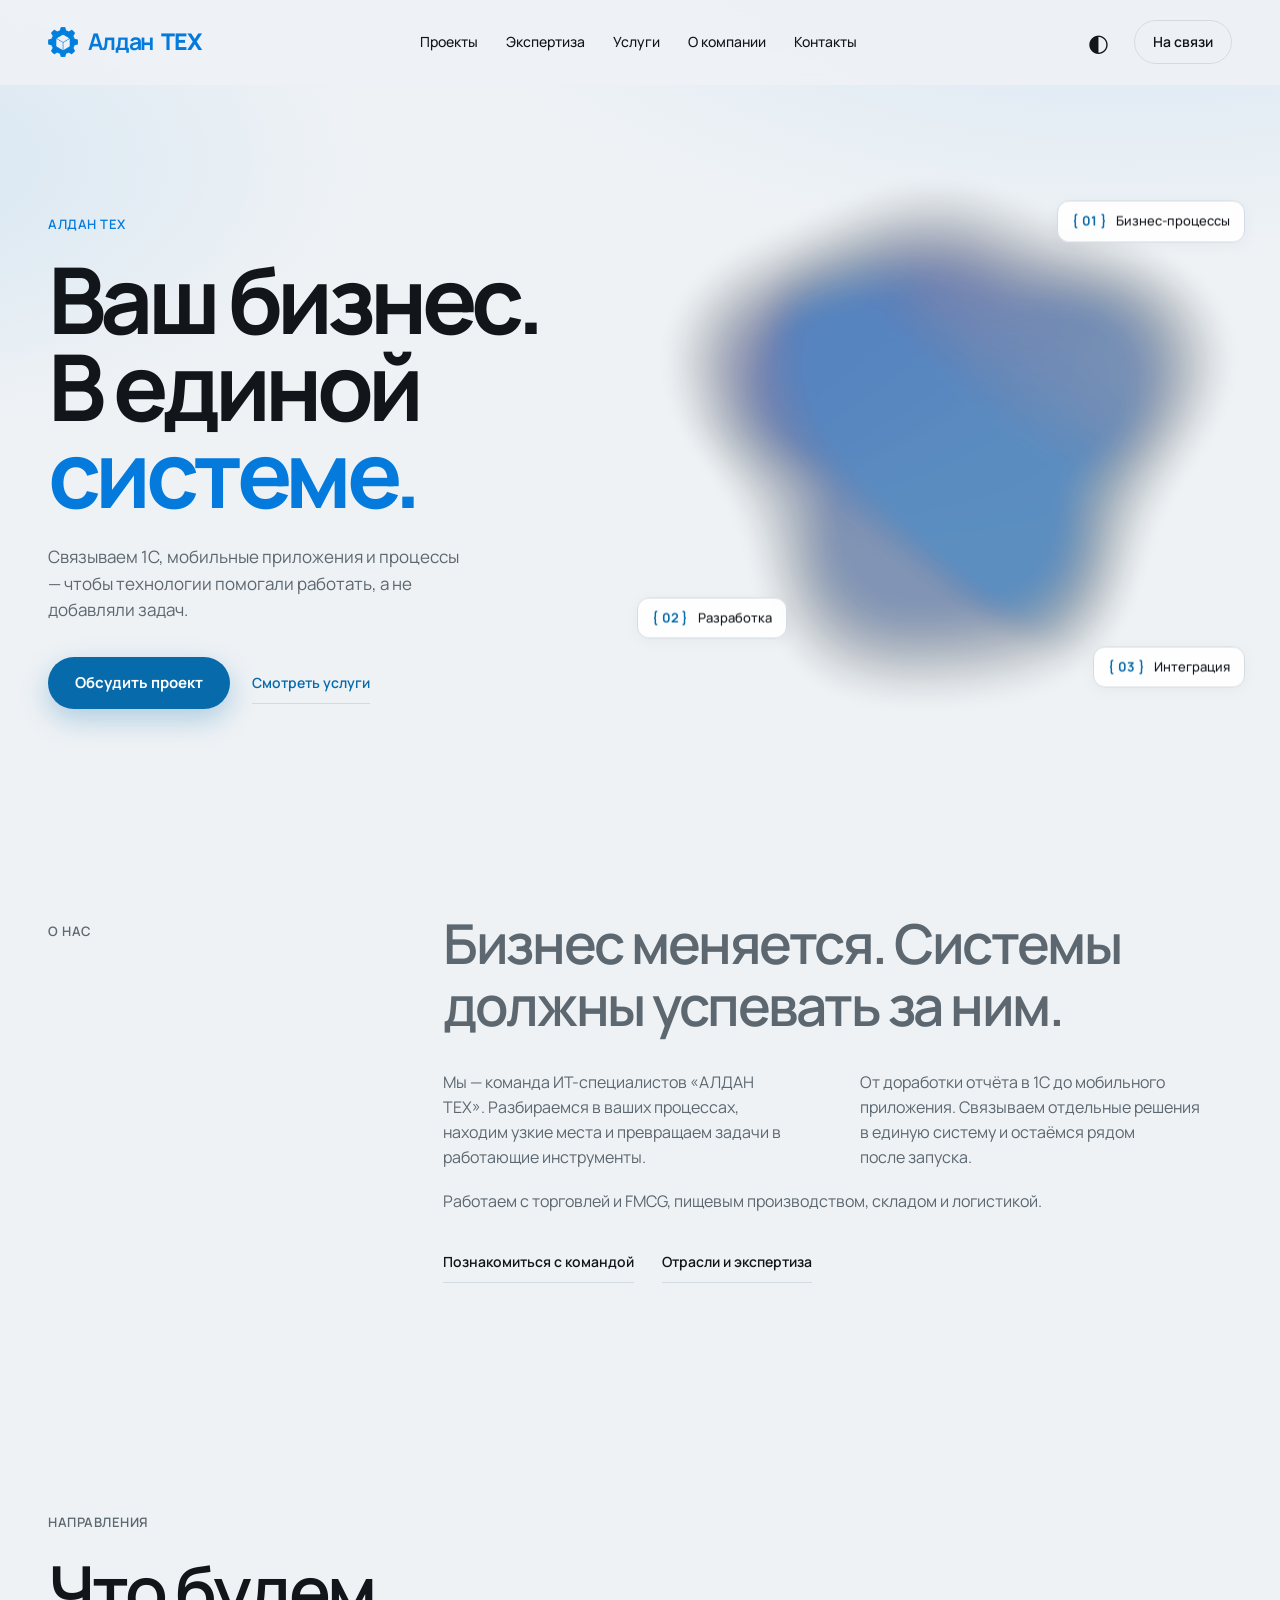
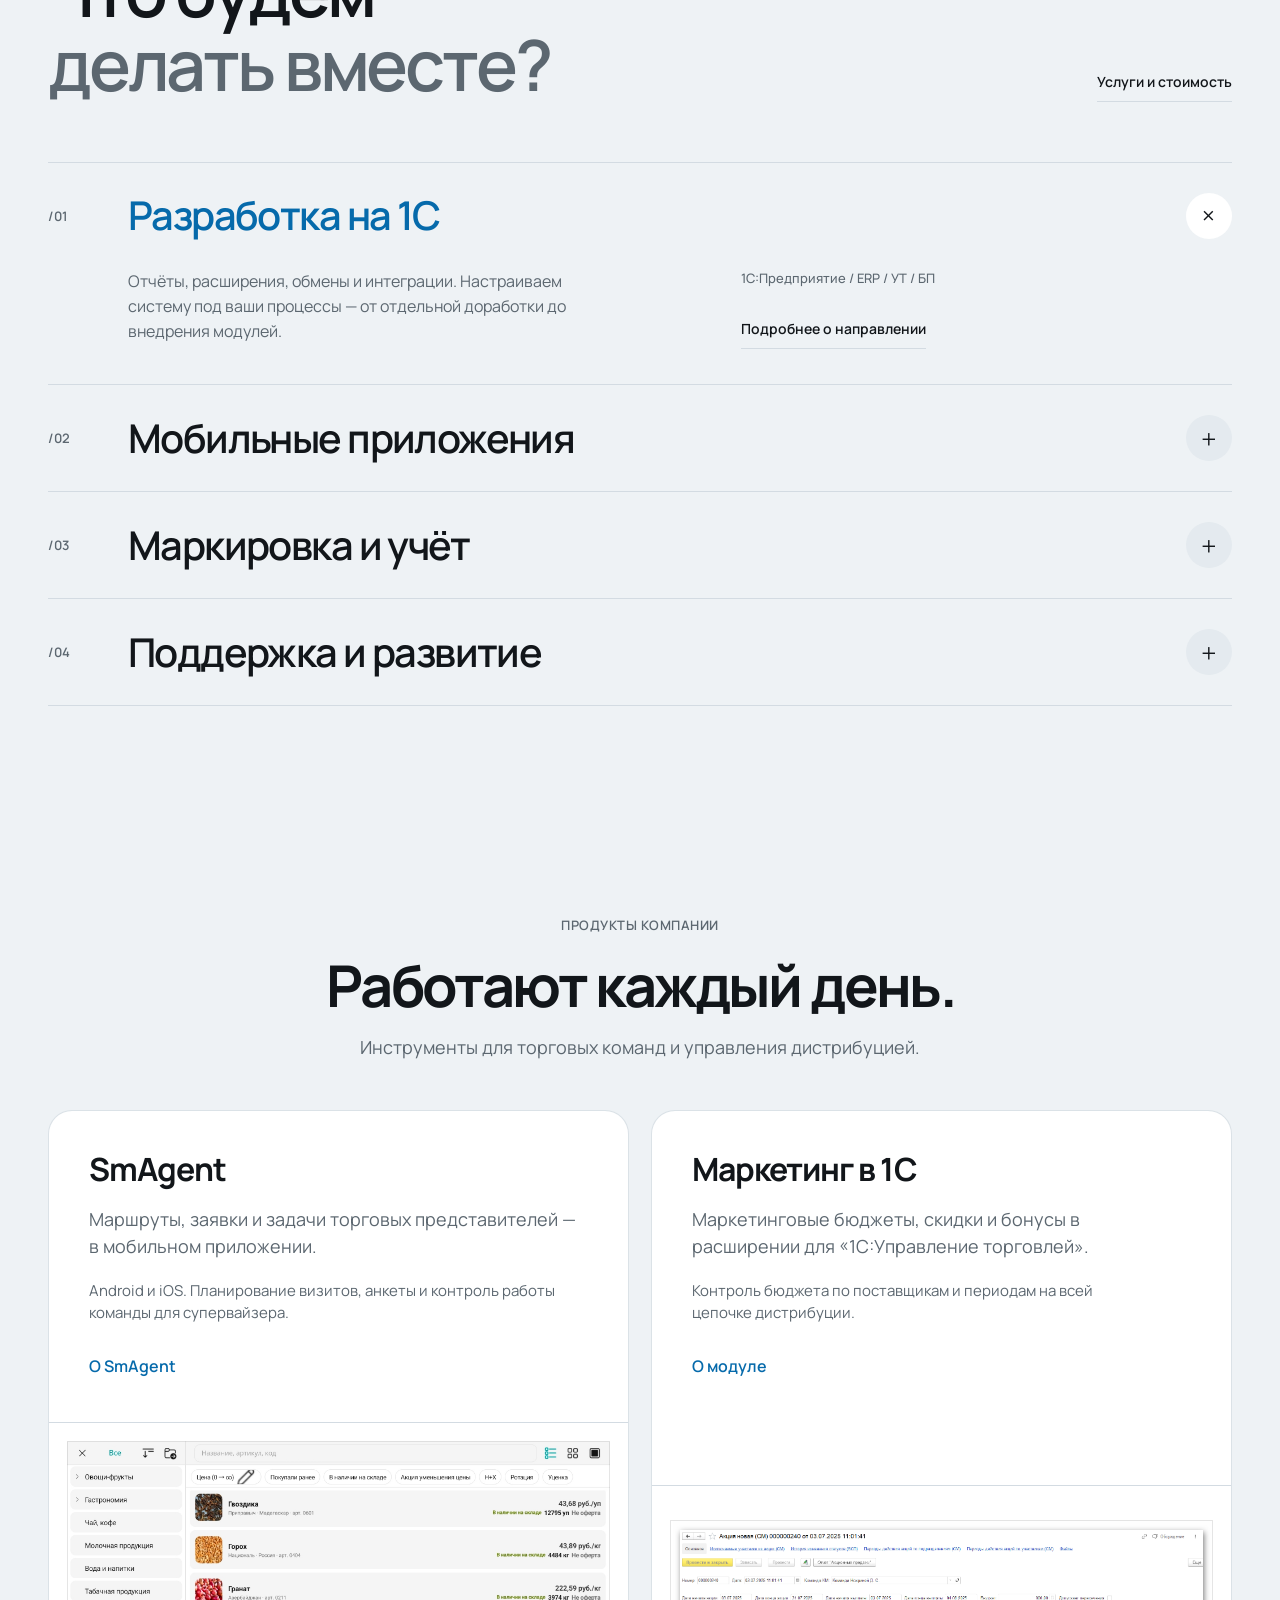
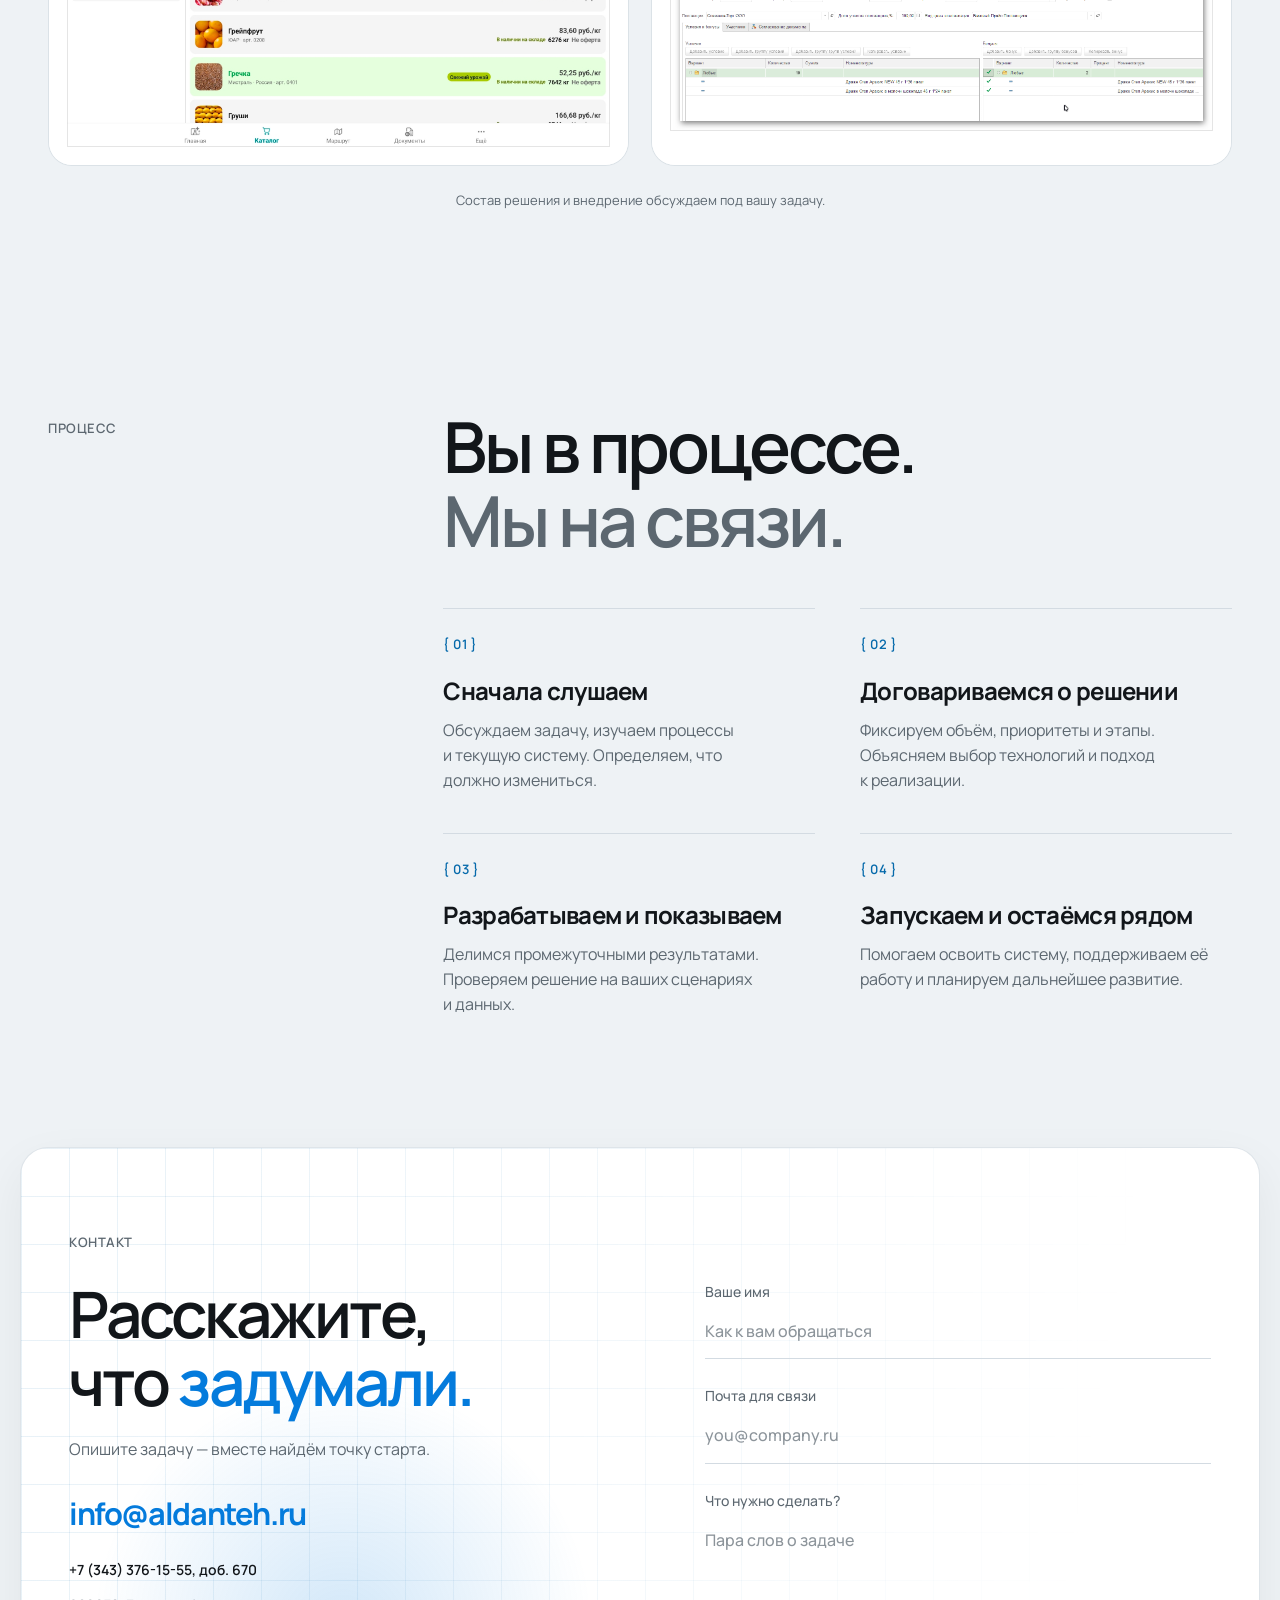
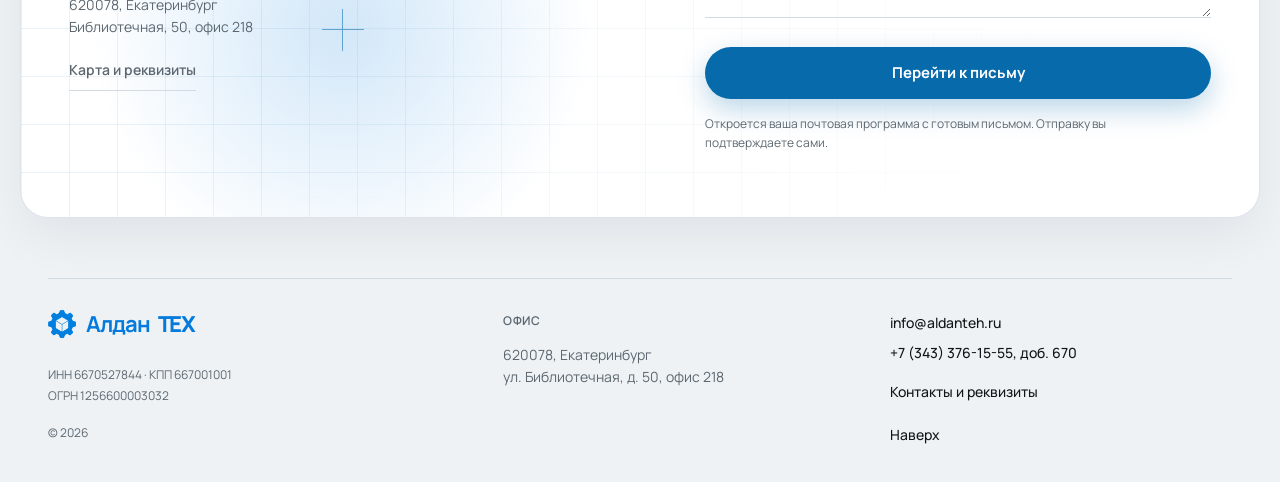
==== index.html @ 3cadfa2b "Сайт АЛДАН ТЕХ" ====
<!DOCTYPE html>
<html lang="ru">
    <head>
        <base href="./">

        <meta charset="utf-8">
        <meta name="viewport" content="width=device-width, initial-scale=1">
        <meta name="description" content="АЛДАН ТЕХ: разработка на 1С, мобильные приложения и автоматизация торговли, производства и логистики. Екатеринбург.">
        <meta name="theme-color" content="#eef2f5">
        <meta property="og:type" content="website">
        <meta property="og:locale" content="ru_RU">
        <meta property="og:site_name" content="АЛДАН ТЕХ">
        <meta property="og:title" content="АЛДАН ТЕХ — технологии в ритме вашего бизнеса">
        <meta property="og:description" content="Разработка на 1С, мобильные приложения и автоматизация торговли, производства и логистики.">
        <meta property="og:url" content="https://aldanteh.ru/">
        <meta property="og:image" content="https://aldanteh.ru/assets/icons/logo_sm.png">
        <meta name="twitter:card" content="summary">
        <meta name="twitter:title" content="АЛДАН ТЕХ — технологии в ритме вашего бизнеса">
        <meta name="twitter:description" content="Разработка на 1С, мобильные приложения и автоматизация торговли, производства и логистики.">
        <title>АЛДАН ТЕХ — технологии в ритме вашего бизнеса</title>
        <link rel="canonical" href="https://aldanteh.ru/">
        <link rel="icon" href="assets/icons/logo_sm.png">
        <link rel="apple-touch-icon" href="assets/icons/logo_sm.png">
        <link rel="preconnect" href="https://fonts.googleapis.com">
        <link rel="preconnect" href="https://fonts.gstatic.com" crossorigin>
        <link rel="stylesheet" href="https://fonts.googleapis.com/css2?family=Manrope:wght@400;500;600;700;800&display=swap">
        <link rel="stylesheet" href="assets/css/components.css">
        <link rel="stylesheet" href="assets/css/main.css">
        <script src="assets/js/theme.js"></script>
        <script src="assets/js/main.js" defer></script>
        <script src="assets/js/motion.js" defer></script>
        <script src="assets/js/fluid.js" defer></script>
        <script src="assets/js/contact-map.js" defer></script>
        <script type="application/ld+json">
            {
                "@context": "https://schema.org",
                "@type": "Organization",
                "name": "АЛДАН ТЕХ",
                "url": "https://aldanteh.ru/",
                "logo": "https://aldanteh.ru/assets/icons/logo_sm.png",
                "email": "info@aldanteh.ru",
                "telephone": "+7-343-376-15-55",
                "address": {
                    "@type": "PostalAddress",
                    "streetAddress": "ул. Библиотечная, д. 50, офис 218",
                    "addressLocality": "Екатеринбург",
                    "postalCode": "620078",
                    "addressCountry": "RU"
                }
            }
        </script>
    </head>
    <body>
        <a class="skip-link" href="#main">К содержанию</a>
        <header class="site-header">
            <div class="container header-inner">
                <a class="brand" href="./" aria-label="Алдан ТЕХ — главная"><img src="assets/images/logo.png" width="32" height="32" alt="">Алдан <strong>ТЕХ</strong></a>
                <nav class="main-nav" id="main-nav" aria-label="Основная навигация">
                    <ul>
                        <li class="nav-projects">
                            <button type="button" class="projects-toggle" aria-expanded="false" aria-controls="projects-menu">Проекты</button>
                            <ul class="projects-menu" id="projects-menu" hidden><li><a href="projects/smagent/">SmAgent</a></li><li><a href="projects/marketing/">Маркетинг в 1С</a></li></ul>
                        </li>
                        <li><a href="expertise/">Экспертиза</a></li>
                        <li><a href="services/">Услуги</a></li>
                        <li><a href="about/">О компании</a></li>
                        <li><a href="contacts/">Контакты</a></li>
                    </ul>
                </nav>
                <div class="header-actions">
                    <button class="theme-toggle" type="button" aria-label="Включить тёмную тему" aria-pressed="false"><span class="theme-icon" aria-hidden="true">◐</span></button>
                    <a class="header-contact" href="#contact">На связи</a>
                    <button class="menu-toggle" type="button" aria-expanded="false" aria-controls="main-nav" aria-label="Открыть меню"><span></span><span></span></button>
                </div>
            </div>
        </header>
        <main id="main">
            <section class="hero container" aria-labelledby="hero-title">
                <div class="hero-grid">
                    <div class="hero-copy" data-enter>
                        <p class="brand-mark">АЛДАН ТЕХ</p>
                        <h1 id="hero-title">Ваш бизнес.<br>В единой<br><span class="hero-last">системе<span class="accent">.</span></span></h1>
                        <p class="hero-description">Связываем 1С, мобильные приложения и процессы — чтобы технологии помогали работать, а не добавляли задач.</p>
                        <div class="hero-actions">
                            <a class="button button-primary" href="#contact">Обсудить проект</a>
                            <a class="text-link hero-secondary" href="services/">Смотреть услуги</a>
                        </div>
                    </div>
                    <div class="hero-art" aria-hidden="true" data-tilt data-parallax="0.065">
                        <div class="core-orbit"></div>
                        <div class="core-object"><img src="assets/images/system-core.svg" width="600" height="600" alt="" fetchpriority="high"></div>
                        <span class="core-note core-note-one"><span>{ 01 }</span> Бизнес-процессы</span>
                        <span class="core-note core-note-two"><span>{ 02 }</span> Разработка</span>
                        <span class="core-note core-note-three"><span>{ 03 }</span> Интеграция</span>
                    </div>
                </div>
            </section>

            <section class="intro section container" id="company" aria-labelledby="intro-title">
                <p class="eyebrow section-label">О нас</p>
                <div>
                    <h2 id="intro-title" class="intro-statement" data-reading>Бизнес меняется. Системы должны успевать за ним.</h2>
                    <div class="intro-bottom">
                        <p>Мы — команда ИТ-специалистов «АЛДАН ТЕХ». Разбираемся в ваших процессах, находим узкие места и превращаем задачи в работающие инструменты.</p>
                        <p>От доработки отчёта в 1С до мобильного приложения. Связываем отдельные решения в единую систему и остаёмся рядом после запуска.</p>
                    </div>
                    <p class="intro-industries">Работаем с торговлей и FMCG, пищевым производством, складом и логистикой.</p>
                    <div class="intro-links">
                        <a class="text-link" href="about/">Познакомиться с командой</a>
                        <a class="text-link" href="expertise/">Отрасли и экспертиза</a>
                    </div>
                </div>
            </section>

            <section class="section container" id="services" aria-labelledby="services-title">
                <div class="section-heading">
                    <div>
                        <p class="eyebrow">Направления</p>
                        <h2 id="services-title">Что будем<br><span class="muted">делать вместе?</span></h2>
                    </div>
                    <a class="text-link" href="services/#pricing">Услуги и стоимость</a>
                </div>
                <div class="service-list">
                    <details class="service-item" open>
                        <summary><span class="service-number">/01</span><h3>Разработка на 1С</h3><span class="service-toggle" aria-hidden="true">+</span></summary>
                        <div class="service-body">
                            <p>Отчёты, расширения, обмены и интеграции. Настраиваем систему под ваши процессы — от отдельной доработки до внедрения модулей.</p>
                            <div>
                                <span class="service-meta">1С:Предприятие / ERP / УТ / БП</span>
                                <a class="text-link" href="services/1c/">Подробнее о направлении</a>
                            </div>
                        </div>
                    </details>
                    <details class="service-item">
                        <summary><span class="service-number">/02</span><h3>Мобильные приложения</h3><span class="service-toggle" aria-hidden="true">+</span></summary>
                        <div class="service-body">
                            <p>Рабочие инструменты для торговых представителей, мерчандайзеров и сотрудников на местах. Данные под рукой, даже когда работа далеко от офиса.</p>
                            <div>
                                <span class="service-meta">iOS / Android / интеграция с 1С</span>
                                <a class="text-link" href="services/mobile/">Подробнее о направлении</a>
                            </div>
                        </div>
                    </details>
                    <details class="service-item">
                        <summary><span class="service-number">/03</span><h3>Маркировка и учёт</h3><span class="service-toggle" aria-hidden="true">+</span></summary>
                        <div class="service-body">
                            <p>Связываем «Честный знак» и «Меркурий» с учётной системой. Помогаем выстроить прослеживаемость в оптовом звене и на пищевом производстве.</p>
                            <div>
                                <span class="service-meta">Честный знак / ВетИС / 1С</span>
                                <a class="text-link" href="services/marking/">Подробнее о направлении</a>
                            </div>
                        </div>
                    </details>
                    <details class="service-item">
                        <summary><span class="service-number">/04</span><h3>Поддержка и развитие</h3><span class="service-toggle" aria-hidden="true">+</span></summary>
                        <div class="service-body">
                            <p>Обновления, права, обмены и новые рабочие сценарии. Поддерживаем системы после запуска и помогаем им меняться вместе с бизнесом.</p>
                            <div>
                                <span class="service-meta">Сопровождение / доработка / интеграции</span>
                                <a class="text-link" href="services/#support">Подробнее о направлении</a>
                            </div>
                        </div>
                    </details>
                </div>
            </section>

            <section class="section container product-showcase" id="projects" aria-labelledby="projects-title">
                <div class="product-heading">
                    <p class="eyebrow">Продукты компании</p>
                    <h2 id="projects-title">Работают каждый день.</h2>
                    <p>Инструменты для торговых команд и управления дистрибуцией.</p>
                </div>
                <div class="product-grid">
                    <article class="product-card">
                        <div class="product-copy">
                            <h3>SmAgent</h3>
                            <p>Маршруты, заявки и задачи торговых представителей — в мобильном приложении.</p>
                            <p class="product-detail">Android и iOS. Планирование визитов, анкеты и контроль работы команды для супервайзера.</p>
                            <a class="text-link" href="projects/smagent/">О SmAgent</a>
                        </div>
                        <a class="product-preview" href="projects/smagent/" aria-label="Посмотреть возможности SmAgent"><img src="assets/images/projects/smagent/catalog.jpg" width="1920" height="1084" loading="lazy" decoding="async" alt="Каталог SmAgent на планшете: товары, цены и остатки"></a>
                    </article>
                    <article class="product-card">
                        <div class="product-copy">
                            <h3>Маркетинг в 1С</h3>
                            <p>Маркетинговые бюджеты, скидки и бонусы в расширении для «1С:Управление торговлей».</p>
                            <p class="product-detail">Контроль бюджета по поставщикам и периодам на всей цепочке дистрибуции.</p>
                            <a class="text-link" href="projects/marketing/">О модуле</a>
                        </div>
                        <a class="product-preview" href="projects/marketing/" aria-label="Посмотреть возможности маркетинга в 1С"><img src="assets/images/projects/555.png" width="1721" height="669" loading="lazy" decoding="async" alt="Условия и бонусы акции в модуле маркетинга 1С"></a>
                    </article>
                </div>
                <p class="project-note">Состав решения и внедрение обсуждаем под вашу задачу.</p>
            </section>

            <section class="section container process" aria-labelledby="process-title">
                <p class="eyebrow section-label">Процесс</p>
                <div>
                    <h2 id="process-title">Вы в процессе.<br><span class="muted">Мы на связи.</span></h2>
                    <div class="process-list">
                        <article>
                            <span class="eyebrow">{ 01 }</span>
                            <div>
                                <h3>Сначала слушаем</h3>
                                <p>Обсуждаем задачу, изучаем процессы и текущую систему. Определяем, что должно измениться.</p>
                            </div>
                        </article>
                        <article>
                            <span class="eyebrow">{ 02 }</span>
                            <div>
                                <h3>Договариваемся о решении</h3>
                                <p>Фиксируем объём, приоритеты и этапы. Объясняем выбор технологий и подход к реализации.</p>
                            </div>
                        </article>
                        <article>
                            <span class="eyebrow">{ 03 }</span>
                            <div>
                                <h3>Разрабатываем и показываем</h3>
                                <p>Делимся промежуточными результатами. Проверяем решение на ваших сценариях и данных.</p>
                            </div>
                        </article>
                        <article>
                            <span class="eyebrow">{ 04 }</span>
                            <div>
                                <h3>Запускаем и остаёмся рядом</h3>
                                <p>Помогаем освоить систему, поддерживаем её работу и планируем дальнейшее развитие.</p>
                            </div>
                        </article>
                    </div>
                </div>
            </section>

            <section class="contact-section" id="contact" aria-labelledby="contact-title">
                <div class="contact-map" aria-hidden="true">
                    <div class="map-cursor"><div class="map-glow"></div><div class="map-crosshair"></div></div>
                </div>
                <div class="container contact-grid">
                    <div class="contact-copy">
                        <p class="eyebrow">Контакт</p>
                        <h2 id="contact-title">Расскажите,<br>что <span>задумали.</span></h2>
                        <p>Опишите задачу — вместе найдём точку старта.</p>
                        <a class="contact-email" href="mailto:info@aldanteh.ru">info@aldanteh.ru</a>
                        <div class="contact-direct">
                            <a href="tel:+73433761555">+7 (343) 376-15-55, доб. 670</a>
                            <address>620078, Екатеринбург<br>Библиотечная, 50, офис 218</address>
                            <a class="text-link" href="contacts/">Карта и реквизиты</a>
                        </div>
                    </div>
                    <form class="contact-form" action="mailto:info@aldanteh.ru" method="post" enctype="text/plain">
                        <label>
                            Ваше имя
                            <input name="name" autocomplete="name" placeholder="Как к вам обращаться" required maxlength="100">
                        </label>
                        <label>
                            Почта для связи
                            <input name="email" type="email" autocomplete="email" placeholder="you@company.ru" required maxlength="200">
                        </label>
                        <label>
                            Что нужно сделать?
                            <textarea name="message" rows="3" placeholder="Пара слов о задаче" required maxlength="4000"></textarea>
                        </label>
                        <button class="button button-dark" type="submit">Перейти к письму</button>
                        <p class="form-note">Откроется ваша почтовая программа с готовым письмом. Отправку вы подтверждаете сами.</p>
                        <p class="form-status" role="status"></p>
                    </form>
                </div>
            </section>
        </main>
        <footer class="site-footer container">
            <div class="footer-layout">
                <div class="footer-identity">
                    <a class="brand" href="./" aria-label="Алдан ТЕХ — главная"><img src="assets/images/logo.png" width="28" height="28" alt="">Алдан <strong>ТЕХ</strong></a>
                    <p class="footer-requisites">ИНН 6670527844 · КПП 667001001<br>ОГРН 1256600003032</p>
                    <small>© <span data-year>2026</span></small>
                </div>
                <address class="footer-address"><span class="eyebrow">Офис</span>620078, Екатеринбург<br>ул. Библиотечная, д. 50, офис 218</address>
                <div class="footer-links">
                    <a href="mailto:info@aldanteh.ru">info@aldanteh.ru</a>
                    <a href="tel:+73433761555">+7 (343) 376-15-55, доб. 670</a>
                    <a href="contacts/#requisites">Контакты и реквизиты</a>
                    <a class="footer-up" href="#main">Наверх</a>
                </div>
            </div>
        </footer>
    </body>
</html>
---- assets/css/components.css ----
.page-hero {
    padding: 48px 0 70px;
}

.breadcrumb {
    display: flex;
    flex-wrap: wrap;
    gap: 12px;
    color: var(--muted);
    font-size: 12px;
    font-weight: 600;
    letter-spacing: .02em;
    margin-bottom: 42px;
}

.page-hero h1 {
    font-size: clamp(44px, 5.8vw, 82px);
    line-height: 1.04;
    letter-spacing: -.05em;
    max-width: 1000px;
    font-weight: 700;
}

.page-lead {
    max-width: 680px;
    font-size: 18px;
    color: var(--muted);
    margin-top: 26px;
}

.page-hero .button {
    margin-top: 28px;
}

.page-section {
    padding: 60px 0;
}

.page-section h2 {
    font-size: clamp(30px, 3.5vw, 44px);
    margin-bottom: 28px;
    font-weight: 700;
}

.page-section > p {
    max-width: 780px;
    color: var(--muted);
    margin: 18px 0;
}

.content-grid {
    display: grid;
    grid-template-columns: repeat(3, 1fr);
    gap: 28px;
}

.content-grid article {
    padding: 24px 0;
    border-top: 1px solid var(--line);
}

.content-grid h3 {
    font-size: 22px;
    margin-bottom: 14px;
    font-weight: 700;
}

.content-grid p {
    color: var(--muted);
    font-size: 15px;
}

.content-grid .text-link {
    margin-top: 20px;
}

.tag-list {
    display: flex;
    flex-wrap: wrap;
    gap: 10px;
    margin: 28px 0;
}

.tag {
    padding: 8px 14px;
    border: 1px solid var(--line);
    border-radius: 999px;
    background: color-mix(in srgb, var(--surface) 70%, transparent);
}

.detail-list {
    margin: 20px 0;
    padding-left: 20px;
    color: var(--muted);
    max-width: 800px;
}

.detail-list li {
    padding: 8px 0;
}

.contact-details {
    display: grid;
    grid-template-columns: 1fr 1fr;
    gap: 50px;
}

.contact-details h3 {
    font-size: 22px;
    margin-bottom: 18px;
    font-weight: 700;
}

.contact-details a {
    color: var(--blue-text);
}

.contact-details address {
    font-style: normal;
    color: var(--muted);
}

.requisites {
    margin: 0;
}

.requisites div {
    display: grid;
    grid-template-columns: 120px 1fr;
    gap: 20px;
    padding: 12px 0;
    border-bottom: 1px solid var(--line);
    font-size: 14px;
}

.requisites dt {
    color: var(--muted);
}

.requisites dd {
    margin: 0;
}

.page-cta {
    padding: 60px 0;
    display: flex;
    align-items: center;
    justify-content: space-between;
    gap: 30px;
}

.page-cta h2 {
    font-size: clamp(30px, 3.5vw, 44px);
}

@media (hover: hover) and (pointer: fine) {
    .breadcrumb a:hover {
        color: var(--blue);
    }
}
---- assets/css/main.css ----
:root {
    color-scheme: light;
    --bg: #eef2f5;
    --bg-glow: #d7e6f4;
    --surface: #ffffff;
    --surface-alt: #e4eaef;
    --text: #12161a;
    --muted: #5c6770;
    --line: #d3dbe2;
    --blue: #047bdc;
    --blue-text: #066aab;
    --blue-deep: #066aab;
    --blue-soft: #e1edf5;
    --header: #eef2f5ed;
    --ink: #12161a;
    --ink-text: #eef2f5;
    --map-line: rgba(6, 106, 171, .09);
    --map-glow: rgba(4, 123, 220, .18);
    --map-marker: #066aab;
    --ease: cubic-bezier(.22, 1, .36, 1);
    --ease-out: cubic-bezier(.2, 0, 0, 1);
    --font: "Manrope", "Segoe UI", sans-serif;
    --shadow-soft: 0 18px 50px rgba(18, 22, 26, .06);
}

:root[data-theme="dark"] {
    color-scheme: dark;
    --bg: #101417;
    --bg-glow: #152433;
    --surface: #1a1f23;
    --surface-alt: #242a2f;
    --text: #eef1f3;
    --muted: #9aa3aa;
    --line: #323940;
    --blue: #51afff;
    --blue-text: #51afff;
    --blue-deep: #047bdc;
    --blue-soft: #1c303e;
    --header: #101417ed;
    --ink: #e9ece7;
    --ink-text: #12161a;
    --map-line: rgba(183, 207, 224, .065);
    --map-glow: rgba(4, 123, 220, .22);
    --map-marker: #82c5fb;
    --shadow-soft: 0 18px 50px rgba(0, 0, 0, .28);
}

* { box-sizing: border-box; }
html { scroll-behavior: smooth; scroll-padding-top: 105px; }
body {
    margin: 0;
    color: var(--text);
    font-family: var(--font);
    font-size: 17px;
    font-weight: 400;
    line-height: 1.55;
    background:
        radial-gradient(1200px 560px at 88% -8%, var(--bg-glow), transparent 58%),
        radial-gradient(900px 480px at -10% 18%, color-mix(in srgb, var(--blue) 10%, transparent), transparent 55%),
        var(--bg);
    background-attachment: fixed;
}
.theme-switching, .theme-switching * { transition: none !important; }
::selection { background: var(--blue); color: white; }
a { color: inherit; text-decoration: none; }
button, input, textarea, select { font: inherit; }
button, summary { cursor: pointer; touch-action: manipulation; }
button:focus-visible, a:focus-visible, input:focus-visible, textarea:focus-visible, summary:focus-visible, [role="tabpanel"]:focus-visible {
    outline: 2px solid var(--blue);
    outline-offset: 4px;
}
button:disabled, input:disabled, textarea:disabled { opacity: .5; cursor: not-allowed; }
img { max-width: 100%; height: auto; }
.content-image, .product-preview img, .smagent-shot img, .viewer-image {
    outline: 1px solid oklch(0 0 0 / .1);
    outline-offset: -1px;
}
:root[data-theme="dark"] .content-image,
:root[data-theme="dark"] .product-preview img,
:root[data-theme="dark"] .smagent-shot img,
:root[data-theme="dark"] .viewer-image {
    outline-color: oklch(1 0 0 / .1);
}
h1, h2, h3, p { margin: 0; }
h1, h2, h3 { font-weight: 600; text-wrap: balance; }
h2 { font-size: clamp(40px, 5.5vw, 72px); line-height: 1.05; letter-spacing: -.045em; }
h3 { letter-spacing: -.03em; }
p { text-wrap: pretty; }
[hidden] { display: none !important; }
.container { width: min(100% - 96px, 1344px); margin-inline: auto; }
.accent { color: var(--blue); }
.muted { color: var(--muted); }
.eyebrow, .hero-kicker, .core-note, .service-number, .service-meta, .tag, .brand-mark {
    font-size: 13px;
    line-height: 1.5;
    letter-spacing: .04em;
    text-transform: uppercase;
    font-weight: 600;
}
.skip-link { position: fixed; left: 20px; top: -100px; z-index: 100; padding: 14px 20px; color: white; background: var(--blue-deep); border-radius: 10px; }
.skip-link:focus { top: 10px; }

.site-header { position: sticky; z-index: 20; top: 0; background: var(--header); backdrop-filter: blur(14px); border-bottom: 1px solid transparent; }
.header-inner { display: flex; align-items: center; gap: 35px; min-height: 84px; }
.brand {
    display: inline-flex;
    align-items: center;
    gap: 8px;
    color: var(--blue);
    font-size: 23px;
    font-weight: 700;
    letter-spacing: -.05em;
    white-space: nowrap;
}
.brand strong { font-weight: 800; }
.brand img { width: 30px; height: 30px; margin-right: 2px; }
.main-nav { margin-inline: auto; }
.main-nav ul { display: flex; gap: 28px; padding: 0; margin: 0; list-style: none; }
.main-nav a { position: relative; display: block; padding-block: 12px; font-size: 14px; font-weight: 500; }
.main-nav a::after {
    content: "";
    position: absolute;
    left: 0; right: 0; bottom: 6px;
    height: 1px;
    background: currentColor;
    transform: scaleX(0);
    transform-origin: left;
    transition: transform .3s var(--ease);
}
.main-nav a[aria-current="page"]::after { transform: scaleX(1); }
.nav-projects { position: relative; }
.projects-toggle {
    position: relative;
    display: flex;
    align-items: center;
    padding: 12px 0;
    border: 0;
    background: transparent;
    color: var(--text);
    font-size: 14px;
    font-weight: 500;
}
.projects-toggle.is-current::after,
.projects-toggle[aria-expanded="true"]::after {
    content: "";
    position: absolute;
    left: 0;
    right: 0;
    bottom: 6px;
    height: 1px;
    background: currentColor;
}
.main-nav .projects-menu {
    position: absolute;
    top: 100%;
    left: -16px;
    display: flex;
    flex-direction: column;
    gap: 0;
    width: 235px;
    padding: 8px;
    background: var(--surface);
    border: 1px solid var(--line);
    border-radius: 14px;
    box-shadow: var(--shadow-soft);
    overscroll-behavior: contain;
}
.main-nav .projects-menu a { padding: 12px; border-radius: 8px; font-size: 15px; }
.main-nav .projects-menu a::after { display: none; }
.header-actions { display: flex; align-items: center; gap: 14px; }
.theme-toggle {
    display: grid;
    place-items: center;
    width: 44px;
    height: 44px;
    color: var(--text);
    background: transparent;
    border: 0;
    border-radius: 50%;
    transition: background .15s, transform .15s var(--ease-out);
}
.theme-toggle:not(:disabled):active { transform: scale(.96); }
.theme-icon { font-size: 24px; line-height: 1; }
.header-contact {
    display: inline-flex;
    align-items: center;
    justify-content: center;
    min-height: 44px;
    padding: 10px 18px;
    border: 1px solid var(--line);
    border-radius: 999px;
    background: transparent;
    color: var(--text);
    font-size: 14px;
    font-weight: 600;
    transition: background .2s, border-color .2s, transform .15s var(--ease-out);
}
.header-contact:not(:disabled):active { transform: scale(.96); }
.menu-toggle { display: none; width: 44px; height: 44px; padding: 10px; border: 0; border-radius: 10px; background: var(--surface); }
.menu-toggle span { display: block; height: 1px; margin-block: 7px; background: var(--text); transition: transform .25s var(--ease); }
.menu-toggle[aria-expanded="true"] span:first-child { transform: translateY(4px) rotate(45deg); }
.menu-toggle[aria-expanded="true"] span:last-child { transform: translateY(-4px) rotate(-45deg); }

.hero { position: relative; padding-top: 28px; }
.hero-grid {
    position: relative;
    display: grid;
    grid-template-columns: 1.15fr 1fr;
    align-items: center;
    width: 100%;
    min-height: 690px;
}
.hero-copy { position: relative; z-index: 2; padding-block: 48px 40px; pointer-events: none; max-width: 720px; }
.hero-copy a { pointer-events: auto; }
.brand-mark { color: var(--blue); margin-bottom: 22px; }
.hero h1 {
    font-size: clamp(56px, 7.2vw, 104px);
    font-weight: 700;
    letter-spacing: -.06em;
    line-height: .94;
}
.hero-last { color: var(--blue); }
.hero-description {
    margin-top: 28px;
    max-width: 420px;
    font-size: 17px;
    line-height: 1.55;
    color: var(--muted);
}
.hero-actions { margin-top: 34px; display: flex; align-items: center; gap: 22px; flex-wrap: wrap; }
.hero-secondary { border: 0; gap: 10px; font-weight: 600; color: var(--blue-text); }
.button {
    display: inline-flex;
    align-items: center;
    justify-content: center;
    min-height: 52px;
    padding: 15px 26px;
    border: 1px solid transparent;
    border-radius: 999px;
    font-size: 15px;
    font-weight: 700;
    line-height: 1.3;
    transition: background .2s, transform .15s var(--ease-out), box-shadow .2s;
}
.button-primary, .button-dark {
    background: var(--blue-deep);
    color: #fff;
    box-shadow: 0 10px 28px color-mix(in srgb, var(--blue-deep) 28%, transparent);
}
.button:not(:disabled):active { transform: scale(.96); }
.hero-art {
    position: absolute;
    right: -25px;
    top: 10px;
    width: 620px;
    height: 620px;
    perspective: 900px;
}
.core-object {
    position: absolute;
    inset: 0;
    transform: rotateX(var(--tilt-y, 0deg)) rotateY(var(--tilt-x, 0deg));
    transition: transform .8s var(--ease);
}
.core-object img { display: block; width: 100%; height: 100%; animation: core-breathe 9s ease-in-out infinite; }
.fluid-canvas { position: absolute; inset: 0; width: 100%; height: 100%; }
.has-fluid > img { visibility: hidden; animation: none; }
.core-object.has-fluid { transition: none; }
.hero-art:has(.has-fluid) .core-orbit { opacity: 0; }
.core-orbit { position: absolute; inset: 22px; border: 1px dashed color-mix(in srgb, var(--line) 80%, var(--blue) 20%); border-radius: 50%; }
.core-orbit::before, .core-orbit::after { position: absolute; content: "+"; color: var(--muted); font-size: 17px; left: 50%; top: -11px; }
.core-orbit::after { top: auto; bottom: -11px; }
.core-note {
    display: flex;
    align-items: center;
    gap: 9px;
    position: absolute;
    z-index: 3;
    padding: 8px 0;
    color: var(--muted);
    text-transform: none;
    letter-spacing: 0;
    font-weight: 500;
    animation: note-drift 8s ease-in-out infinite;
}
.core-note span { color: var(--blue-text); font-weight: 700; letter-spacing: .02em; }
.core-note-one { top: 78px; right: 12px; }
.core-note-two { bottom: 104px; left: 0; animation-delay: -2.5s; }
.core-note-three { right: 12px; bottom: 55px; animation-delay: -5s; }
@keyframes note-drift {
    0%, 100% { transform: translate(0, 0); }
    50% { transform: translate(3px, -7px); }
}

[data-enter] { animation: hero-enter .9s var(--ease) both; }
[data-enter] .brand-mark { animation: hero-enter .7s var(--ease) .05s both; }
[data-enter] h1 { animation: hero-enter .85s var(--ease) .12s both; }
[data-enter] .hero-description { animation: hero-enter .85s var(--ease) .22s both; }
[data-enter] .hero-actions { animation: hero-enter .85s var(--ease) .32s both; }
@keyframes hero-enter {
    from { opacity: 0; transform: translateY(18px); filter: blur(4px); }
    to { opacity: 1; transform: none; filter: none; }
}

.section { padding-block: 110px; }
.intro, .process { display: grid; grid-template-columns: 1fr 2.25fr; gap: 45px; }
.section-label { padding-top: 9px; color: var(--muted); }
.intro { padding-block: 110px 120px; }
.intro-statement { max-width: 830px; font-size: clamp(34px, 4.3vw, 60px); line-height: 1.12; font-weight: 600; }
.reading-word { color: var(--muted); transition: color .3s; }
.reading-word.is-read { color: var(--text); }
.intro-bottom { display: grid; grid-template-columns: 1fr 1fr; gap: 45px; margin: 34px 0 28px; }
.intro-bottom p { font-size: 16px; color: var(--muted); }
.text-link {
    display: inline-flex;
    align-items: center;
    justify-content: space-between;
    gap: 22px;
    padding-block: 9px;
    border-bottom: 1px solid var(--line);
    font-size: 14px;
    font-weight: 600;
    transition: color .15s, border-color .15s;
}
.section-heading { display: flex; align-items: end; justify-content: space-between; gap: 40px; margin-bottom: 55px; }
.section-heading .eyebrow { margin-bottom: 22px; color: var(--muted); }
.service-list { margin-top: 60px; }
.service-item { border-bottom: 1px solid var(--line); }
.service-item:first-child { border-top: 1px solid var(--line); }
.service-item summary {
    display: grid;
    grid-template-columns: 60px 1fr 46px;
    gap: 20px;
    align-items: center;
    padding-block: 30px;
    list-style: none;
}
.service-item summary::-webkit-details-marker { display: none; }
.service-number { color: var(--muted); }
.service-item h3 { font-size: clamp(25px, 3.1vw, 40px); line-height: 1.15; letter-spacing: -.04em; font-weight: 600; }
.is-scrambling { position: relative; }
.heading-original { opacity: 0; }
.heading-scramble { position: absolute; inset: 0; pointer-events: none; overflow: hidden; }
.service-toggle {
    display: grid;
    place-items: center;
    width: 46px;
    height: 46px;
    background: var(--surface-alt);
    border-radius: 50%;
    font-size: 27px;
    font-weight: 300;
    transition: transform .35s var(--ease), background .15s;
}
.service-item[open] .service-toggle { transform: rotate(45deg); background: var(--surface); }
.service-body { display: grid; grid-template-columns: 1.3fr 1fr; gap: 60px; padding: 0 66px 35px 80px; }
.service-body > p { max-width: 520px; color: var(--muted); font-size: 16px; }
.service-body > div { display: flex; flex-direction: column; align-items: start; justify-content: space-between; gap: 20px; }
.service-meta { color: var(--muted); text-transform: none; letter-spacing: 0; font-weight: 500; }
.service-item[open] .service-body { animation: content-in .4s var(--ease); }

.intro-industries { max-width: 640px; margin: -8px 0 0; font-size: 16px; color: var(--muted); }
.intro-links { display: flex; flex-wrap: wrap; gap: 18px 28px; margin-top: 28px; }

.project-note { font-size: 13px; color: var(--muted); margin-top: 24px; text-align: center; }
.product-showcase { padding-block: 100px; }
.product-heading { text-align: center; max-width: 820px; margin: 0 auto 48px; }
.product-heading .eyebrow { margin-bottom: 18px; color: var(--muted); }
.product-heading h2 { font-size: clamp(36px, 4.5vw, 58px); font-weight: 700; letter-spacing: -.045em; line-height: 1.08; }
.product-heading > p:last-child { margin-top: 18px; color: var(--muted); font-size: 18px; }
.product-grid { display: grid; grid-template-columns: 1fr 1fr; gap: 22px; }
.product-card {
    display: grid;
    grid-template-rows: 1fr auto;
    background: var(--surface);
    border: 1px solid color-mix(in srgb, var(--line) 80%, transparent);
    border-radius: 24px;
    overflow: hidden;
    transition: transform .25s var(--ease), box-shadow .25s var(--ease);
}
.product-copy { padding: 40px 40px 34px; }
.product-copy h3 { font-size: 32px; font-weight: 700; line-height: 1.15; }
.product-copy > p { margin-top: 18px; color: var(--muted); font-size: 18px; line-height: 1.5; }
.product-copy > .product-detail { margin-top: 20px; font-size: 15px; }
.product-copy .text-link { margin-top: 20px; color: var(--blue-text); border: 0; font-size: 16px; gap: 12px; }
.product-preview {
    display: flex;
    align-items: center;
    min-height: 280px;
    border-top: 1px solid var(--line);
    background: #fff;
    padding: 18px;
    overflow: hidden;
}
.product-preview img {
    display: block;
    width: 100%;
    height: auto;
    transition: transform .45s var(--ease);
}
:root[data-theme="dark"] .product-preview { background: #12161a; }

.pricing-section > .eyebrow { margin-bottom: 22px; color: var(--muted); }
.price-table { width: 100%; border-collapse: collapse; margin-top: 35px; font-size: 17px; text-align: left; }
.price-table caption { text-align: left; margin-bottom: 14px; color: var(--muted); font-size: 14px; }
.price-table th, .price-table td { padding: 20px 18px 20px 0; border-bottom: 1px solid var(--line); vertical-align: top; }
.price-table th { font-weight: 500; }
.price-table thead th { color: var(--muted); font-size: 14px; }
.price-table td { width: 28%; white-space: nowrap; font-variant-numeric: tabular-nums; }
.price-table small { display: block; max-width: 640px; margin-top: 7px; color: var(--muted); font-size: 14px; }
.estimate-form { margin-top: 48px; display: grid; grid-template-columns: 1.2fr 1fr; gap: 60px; padding: 44px; border-radius: 24px; background: var(--surface); border: 1px solid var(--line); }
.estimate-controls h3 { margin: 18px 0 30px; font-size: 30px; }
.estimate-controls label { display: block; margin: 22px 0 10px; font-size: 15px; }
.estimate-controls select, .estimate-hours input[type="number"] {
    width: 100%;
    padding: 13px;
    border: 1px solid var(--line);
    border-radius: 10px;
    background: var(--bg);
    color: var(--text);
    font-size: 16px;
}
.estimate-controls select:focus-visible { outline: 2px solid var(--blue); outline-offset: 3px; }
.estimate-hours { display: flex; align-items: center; gap: 24px; }
.estimate-hours input[type="range"] { flex: 1; min-width: 0; accent-color: var(--blue-deep); }
.estimate-hours input[type="number"] { width: 90px; }
#estimate-hint { margin-top: 12px; font-size: 13px; color: var(--muted); }
.estimate-result { align-self: center; }
.estimate-result output {
    display: block;
    margin-top: 15px;
    font-size: clamp(34px, 4vw, 52px);
    color: var(--blue-text);
    letter-spacing: -.04em;
    font-weight: 700;
    font-variant-numeric: tabular-nums;
}
.estimate-result p { margin-top: 12px; font-size: 15px; color: var(--muted); }
.estimate-result button { margin-top: 25px; }
.estimate-result small { display: block; margin-top: 16px; font-size: 12px; color: var(--muted); }

.process { padding-block: 100px 130px; }
.process-list { margin-top: 50px; display: grid; grid-template-columns: 1fr 1fr; gap: 40px 45px; }
.process-list article { border-top: 1px solid var(--line); padding-top: 21px; }
.process-list .eyebrow { color: var(--blue-text); }
.process-list h3 { font-size: 24px; line-height: 1.15; margin-top: 20px; font-weight: 700; }
.process-list p { margin-top: 14px; font-size: 16px; color: var(--muted); }

.contact-section {
    position: relative;
    isolation: isolate;
    overflow: hidden;
    background: var(--surface);
    border-radius: 28px;
    margin-inline: 20px;
    border: 1px solid color-mix(in srgb, var(--line) 75%, transparent);
    box-shadow: var(--shadow-soft);
}
.contact-grid { position: relative; z-index: 1; display: grid; grid-template-columns: 1.1fr 1fr; gap: 80px; padding-block: 85px 65px; }
.contact-map { position: absolute; z-index: 0; inset: 0; pointer-events: none; }
.contact-map::before {
    content: "";
    position: absolute;
    inset: 0;
    background-image: linear-gradient(var(--map-line) 1px, transparent 1px), linear-gradient(90deg, var(--map-line) 1px, transparent 1px);
    background-size: 48px 48px;
    mask-image: linear-gradient(100deg, #000 5%, #000a 43%, transparent 84%);
}
.map-cursor { position: absolute; left: 26%; top: 72%; transform: translate3d(var(--map-shift-x, 0px), var(--map-shift-y, 0px), 0); }
.map-glow { position: absolute; width: 520px; height: 520px; left: -260px; top: -260px; border-radius: 50%; background: radial-gradient(circle, var(--map-glow), transparent 68%); }
.map-crosshair { position: absolute; width: 42px; height: 42px; left: -21px; top: -21px; opacity: .55; }
.map-crosshair::before, .map-crosshair::after { content: ""; position: absolute; background: var(--map-marker); }
.map-crosshair::before { width: 42px; height: 1px; top: 20px; }
.map-crosshair::after { width: 1px; height: 42px; left: 20px; }
.contact-copy .eyebrow { color: var(--muted); margin-bottom: 28px; }
.contact-copy h2 { font-size: clamp(42px, 5vw, 68px); }
.contact-copy h2 span { color: var(--blue); }
.contact-copy > p:not(.eyebrow) { margin-top: 22px; font-size: 16px; color: var(--muted); }
.contact-email { display: inline-block; color: var(--blue); font-size: clamp(22px, 2.4vw, 34px); letter-spacing: -.045em; margin-top: 28px; font-weight: 700; }
.contact-direct { margin-top: 22px; font-size: 14px; color: var(--muted); }
.contact-direct > a:first-child { color: var(--text); font-weight: 600; }
.contact-direct address { font-style: normal; margin-top: 13px; }
.contact-direct .text-link { margin-top: 13px; font-size: 14px; }
.contact-form { padding-top: 48px; }
.contact-form label { display: block; margin-bottom: 26px; font-size: 14px; color: var(--muted); font-weight: 500; }
.contact-form input, .contact-form textarea {
    display: block;
    width: 100%;
    margin-top: 5px;
    padding: 11px 0 15px;
    border: 0;
    border-bottom: 1px solid var(--line);
    border-radius: 0;
    color: var(--text);
    background: transparent;
    resize: vertical;
    font-size: 16px;
    transition: border-color .15s;
}
.contact-form input:focus, .contact-form textarea:focus { border-color: var(--blue); outline: none; }
.contact-form input::placeholder, .contact-form textarea::placeholder { color: var(--muted); opacity: .7; }
.contact-form .button { width: 100%; margin-top: 3px; }
.form-note, .form-status { margin-top: 15px; font-size: 12px; line-height: 1.6; color: var(--muted); }
.form-status:empty { display: none; }

.site-footer { padding-block: 60px 36px; }
.footer-layout { display: grid; grid-template-columns: 1.2fr 1fr 1fr; align-items: start; gap: 45px; padding-top: 28px; border-top: 1px solid var(--line); }
.footer-identity .brand { font-size: 22px; }
.footer-identity .brand img { width: 28px; height: 28px; }
.footer-requisites { color: var(--muted); font-size: 12px; line-height: 1.8; margin-top: 18px; }
.footer-identity > small { display: block; color: var(--muted); font-size: 12px; margin-top: 17px; }
.footer-address { font-style: normal; font-size: 14px; color: var(--muted); padding-top: 5px; }
.footer-address .eyebrow { display: block; margin-bottom: 14px; font-size: 12px; }
.footer-links { display: flex; flex-direction: column; align-items: start; gap: 8px; padding-top: 5px; font-size: 14px; font-weight: 500; }
.footer-links > a { color: var(--text); }
.footer-links > a:nth-child(3) { margin-top: 9px; }
.footer-up { margin-top: 14px; }
[data-parallax] { translate: 0 var(--parallax-y, 0px); }

.contact-office { margin-bottom: 35px; }
.contact-office .eyebrow { margin-bottom: 15px; color: var(--muted); }
.contact-office .contact-email { margin-top: 0; }
.contact-office address { color: var(--text); font-size: 19px; }
.office-map { position: relative; margin-top: 35px; }
.office-map iframe, .office-map-target { display: block; width: 100%; height: 380px; border: 1px solid var(--line); border-radius: 18px; overflow: hidden; }
.office-map iframe { pointer-events: none; }
.office-map-target { touch-action: pan-y; }
.office-map-status:empty { display: none; }
.office-map-status { margin-top: 12px; color: var(--muted); font-size: 13px; }
.company-requisites { max-width: 980px; }
.company-requisites > div { grid-template-columns: minmax(150px, 1fr) 2.4fr; padding-block: 19px; font-size: 16px; }
#requisites > .eyebrow { margin-bottom: 25px; color: var(--muted); }

.page-hero { border: 0; padding-block: 45px 72px; }
.page-hero h1 { font-size: clamp(48px, 6.2vw, 86px); letter-spacing: -.055em; font-weight: 700; }
.page-section { border: 0; padding-block: 55px; }
.page-lead { line-height: 1.6; }
.contact-details a { color: var(--blue-text); }
.content-grid article { padding-top: 25px; }
.page-cta { margin-block: 40px; padding: 45px; border-radius: 22px; background: var(--surface); border: 1px solid var(--line); }
.reveal-pending { opacity: .18; transform: translateY(18px); transition: opacity .7s var(--ease), transform .7s var(--ease); }
.reveal-pending.is-visible { opacity: 1; transform: none; }
@keyframes core-breathe {
    0%, 100% { transform: translateY(0) rotate(-7deg); }
    50% { transform: translateY(-10px) rotate(5deg); }
}
@keyframes content-in {
    from { opacity: .4; transform: translateY(7px); }
    to { opacity: 1; transform: none; }
}

@media (hover: hover) and (pointer: fine) {
    .main-nav a:hover::after { transform: scaleX(1); }
    .main-nav .projects-menu a:hover,
    .main-nav .projects-menu a:focus-visible,
    .main-nav .projects-menu a[aria-current="page"] {
        color: var(--blue-text);
        background: var(--blue-soft);
    }
    .theme-toggle:hover { background: var(--surface-alt); }
    .header-contact:hover { background: var(--surface); border-color: var(--blue-text); }
    .button:hover {
        background: #066aab;
        transform: translateY(-1px);
        box-shadow: 0 14px 32px color-mix(in srgb, var(--blue-deep) 34%, transparent);
    }
    .text-link:hover { color: var(--blue-text); border-color: var(--blue); }
    .hero-secondary:hover { text-decoration: underline; text-underline-offset: 5px; }
    .service-item summary:hover h3, .service-item[open] h3 { color: var(--blue-text); }
    .product-card:hover { transform: translateY(-2px); box-shadow: var(--shadow-soft); }
    .product-card:hover .product-preview img { transform: scale(1.025); }
    .product-copy .text-link:hover { text-decoration: underline; text-underline-offset: 5px; }
    .contact-email:hover { text-decoration: underline; text-underline-offset: 7px; }
    .contact-form input:hover, .contact-form textarea:hover { border-color: var(--muted); }
    .footer-links > a:hover { color: var(--blue-text); }
}

@media (min-width:1500px) {
    .hero-grid { min-height: 760px; }
    .hero-art { width: 700px; height: 700px; top: 0; }
}
@media (max-width:1150px) {
    .container { width: calc(100% - 64px); }
    .header-inner { gap: 20px; }
    .main-nav ul { gap: 22px; }
    .hero-grid { min-height: 630px; }
    .hero h1 { font-size: clamp(56px, 7.8vw, 88px); }
    .hero-art { width: 530px; height: 530px; right: -35px; top: 40px; }
    .hero-copy { padding-block: 40px; }
    .core-note { font-size: 12px; }
    .contact-grid { gap: 50px; }
}
@media (max-width:850px) {
    .projects-toggle { width: 100%; justify-content: space-between; padding: 14px 0; font-size: 22px; }
    .main-nav .projects-menu { position: static; width: 100%; padding: 0 0 8px 12px; border: 0; border-left: 1px solid var(--line); border-radius: 0; box-shadow: none; }
    .main-nav .projects-menu a { font-size: 18px; }
    .estimate-form { gap: 35px; padding: 30px; }
    .product-copy { padding: 30px 26px; }
    .product-copy h3 { font-size: 28px; }
    .product-copy > p { font-size: 17px; }
    .footer-layout { grid-template-columns: 1.1fr 1fr; gap: 30px; }
    .footer-links { grid-column: 2; grid-row: 1 / span 2; }
    .container { width: calc(100% - 48px); }
    .header-inner { min-height: 74px; }
    .brand { font-size: 22px; }
    .main-nav {
        display: none;
        position: absolute;
        top: 74px; left: 16px; right: 16px;
        max-height: calc(100dvh - 92px);
        overflow-y: auto;
        margin: 0;
        padding: 20px 25px;
        background: var(--surface);
        border: 1px solid var(--line);
        border-radius: 16px;
        overscroll-behavior: contain;
        box-shadow: var(--shadow-soft);
    }
    .main-nav.is-open { display: block; animation: content-in .3s var(--ease); }
    .main-nav ul { flex-direction: column; gap: 0; }
    .main-nav a { font-size: 23px; padding: 14px 0; }
    .header-actions { margin-left: auto; }
    .menu-toggle { display: block; }
    .hero { padding-top: 18px; }
    .hero-grid { min-height: 610px; }
    .hero h1 { font-size: clamp(52px, 8.8vw, 78px); }
    .hero-art { width: 440px; height: 440px; top: 60px; right: -30px; }
    .core-note-one { top: 25px; }
    .core-note-two { bottom: 90px; left: 0; }
    .core-note-three { right: 0; bottom: 40px; }
    .section { padding-block: 80px; }
    .intro { padding-block: 90px; }
    .intro, .process { grid-template-columns: 1fr 2fr; gap: 30px; }
    .intro-bottom { grid-template-columns: 1fr; gap: 20px; }
    .intro-statement { font-size: 40px; }
    .service-body { gap: 30px; padding-left: 60px; padding-right: 25px; }
    .service-item summary { grid-template-columns: 40px 1fr 44px; }
    .service-item h3 { font-size: 30px; }
    .process { grid-template-columns: 1fr; }
    .process-list { gap: 35px; }
    .contact-section { margin-inline: 12px; border-radius: 20px; }
    .contact-grid { gap: 35px; padding-block: 60px; }
    .contact-copy h2 { font-size: 46px; }
    .contact-form { padding-top: 40px; }
    .contact-copy > p:not(.eyebrow) { font-size: 15px; }
    .contact-email { font-size: 23px; }
    .content-grid { grid-template-columns: 1fr; gap: 10px; }
}
@media (max-width:600px) {
    .estimate-form { grid-template-columns: 1fr; padding: 25px 20px; }
    .price-table { font-size: 15px; }
    .price-table td { width: 35%; white-space: normal; padding-right: 0; }
    .price-table small { font-size: 13px; }
    .product-grid { grid-template-columns: 1fr; }
    .product-heading { margin-bottom: 30px; }
    .product-heading > p:last-child { font-size: 16px; }
    .product-card { border-radius: 20px; }
    .product-copy > .product-detail { font-size: 15px; }
    .product-preview { padding: 12px; min-height: 0; }
    .footer-layout { grid-template-columns: 1fr; gap: 25px; }
    .footer-links { grid-column: auto; grid-row: auto; padding-top: 0; }
    .footer-address { padding-top: 0; font-size: 14px; }
    .office-map iframe, .office-map-target { height: 320px; }
    .company-requisites > div { grid-template-columns: 1fr; gap: 7px; font-size: 15px; }
    .contact-map { mask-image: linear-gradient(#000 10%, transparent 60%); }
    .contact-map::before { background-size: 36px 36px; }
    .map-cursor { top: 24%; }
    .container { width: calc(100% - 40px); }
    .header-inner { min-height: 70px; gap: 10px; }
    .brand { font-size: 21px; gap: 5px; }
    .brand img { width: 27px; height: 27px; }
    .header-actions { gap: 5px; }
    .header-contact { display: none; }
    .main-nav { top: 70px; }
    .hero-grid { display: flex; flex-direction: column; align-items: stretch; min-height: 0; }
    .hero-copy { padding: 28px 0 0; max-width: none; }
    .brand-mark { font-size: 12px; margin-bottom: 18px; }
    .hero h1 { font-size: clamp(48px, 14vw, 78px); letter-spacing: -.055em; }
    .hero-description { font-size: 15px; max-width: none; }
    .hero-actions { gap: 16px; margin-top: 24px; }
    .hero-art {
        position: relative;
        right: auto;
        top: auto;
        align-self: center;
        width: min(112%, 470px);
        height: auto;
        aspect-ratio: 1;
        margin: 28px -15px 18px;
    }
    .core-note { font-size: 12px; padding: 10px 12px; }
    .core-note-one { right: 5px; top: 40px; }
    .core-note-two { left: 5px; bottom: 100px; }
    .core-note-three { right: 5px; bottom: 43px; }
    .core-orbit { inset: 17px; }
    h2 { font-size: 40px; }
    .section { padding-block: 64px; }
    .intro { padding-block: 68px; }
    .intro, .process { grid-template-columns: 1fr; gap: 24px; }
    .section-label { font-size: 12px; }
    .intro-statement { font-size: 34px; }
    .intro-bottom { margin-top: 24px; }
    .intro-bottom p { font-size: 15px; }
    .section-heading { align-items: start; flex-direction: column; gap: 22px; margin-bottom: 32px; }
    .service-list { margin-top: 36px; }
    .service-item summary { grid-template-columns: 25px 1fr 38px; gap: 12px; padding-block: 24px; }
    .service-item h3 { font-size: clamp(23px, 5.7vw, 30px); }
    .service-number { font-size: 10px; }
    .service-toggle { width: 38px; height: 38px; font-size: 25px; }
    .service-body { grid-template-columns: 1fr; padding: 0 0 24px 37px; gap: 22px; }
    .service-body > p { font-size: 15px; }
    .service-meta { font-size: 12px; }
    .service-body .text-link { font-size: 13px; }
    .process-list { grid-template-columns: 1fr; gap: 28px; margin-top: 28px; }
    .process-list article { display: grid; grid-template-columns: 38px 1fr; gap: 12px; padding-top: 18px; }
    .process-list h3 { margin-top: 0; font-size: 22px; }
    .process-list p { font-size: 15px; margin-top: 10px; }
    .process { padding-bottom: 72px; }
    .contact-section { margin-inline: 8px; border-radius: 18px; }
    .contact-grid { grid-template-columns: 1fr; padding-block: 48px 40px; gap: 12px; }
    .contact-copy .eyebrow { margin-bottom: 22px; }
    .contact-copy h2 { font-size: 44px; }
    .contact-email { margin-top: 20px; font-size: 26px; }
    .contact-form { padding-top: 12px; }
    .contact-form label { margin-bottom: 24px; }
    .site-footer { padding-block: 42px 28px; }
    .page-hero { padding-block: 28px 40px; }
    .breadcrumb { margin-bottom: 28px; }
    .page-hero h1 { font-size: 42px; }
    .page-lead { font-size: 16px; }
    .page-section { padding-block: 36px; }
    .page-section h2 { font-size: 32px; }
    .contact-details { grid-template-columns: 1fr; gap: 32px; }
    .page-cta { flex-direction: column; align-items: start; padding: 28px 22px; margin-block: 22px; }
    .page-cta h2 { font-size: 30px; }
    .requisites div { grid-template-columns: 85px 1fr; gap: 15px; }
    .tag { font-size: 11px; }
}

@media (prefers-reduced-motion: reduce) {
    [data-parallax] { translate: none !important; }
    html { scroll-behavior: auto; }
    *, *::before, *::after { animation: none !important; transition: none !important; }
    .reveal-pending, [data-enter], [data-enter] * { opacity: 1; transform: none; filter: none; }
    .reading-word { color: var(--text); }
}
@media print {
    .site-header, .hero-art, .contact-section { display: none; }
    body { background: white; color: black; }
    .container { width: 100%; }
    .section { padding-block: 25px; }
    .reveal-pending { opacity: 1; transform: none; }
}

.hero-art .core-object.has-fluid { transform: none; }
.hero-art.has-anchors .core-note {
    animation: none;
    will-change: translate;
    padding: 10px 14px;
    border: 1px solid var(--line);
    border-radius: 12px;
    background: color-mix(in srgb, var(--surface) 92%, transparent);
    color: var(--text);
    box-shadow: 0 3px 16px #0000000a;
    backdrop-filter: blur(8px);
}
@media (max-width: 600px) {
    .hero-art.has-anchors .core-note { padding: 8px 10px; }
}
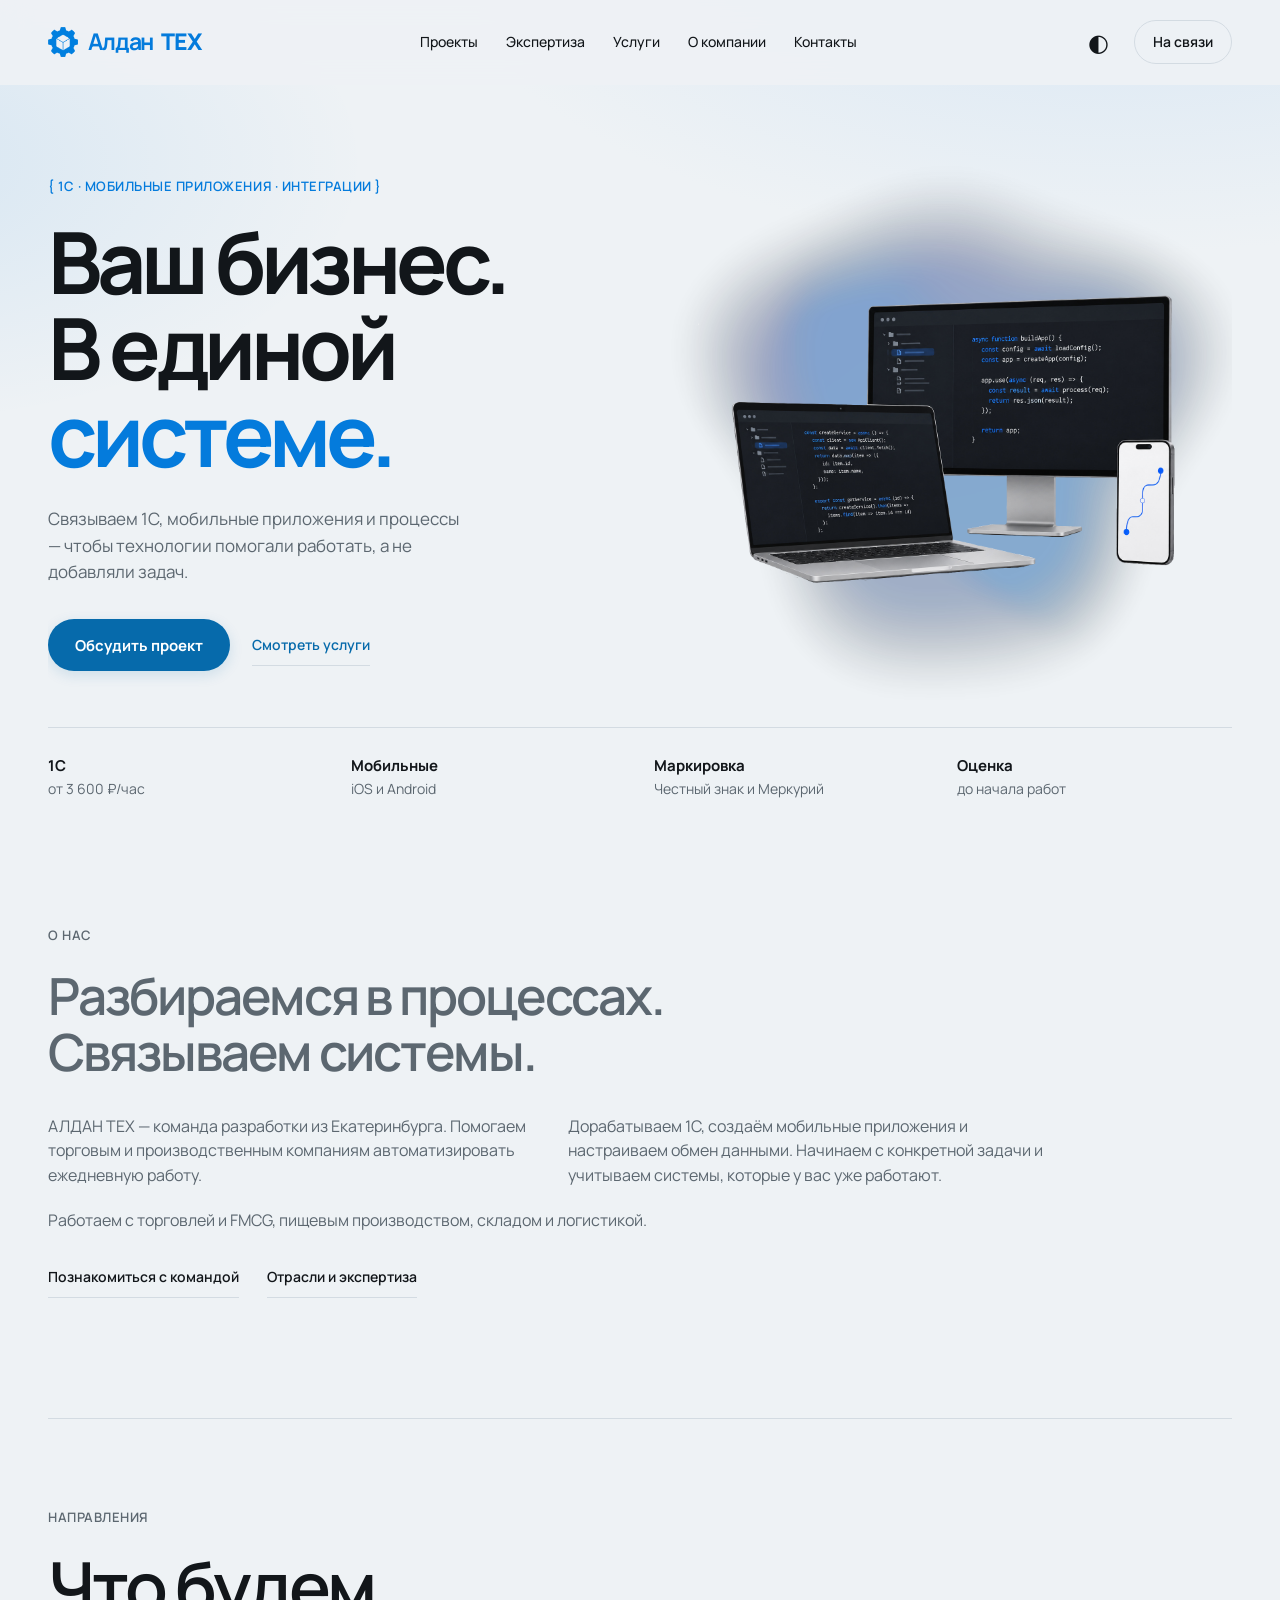
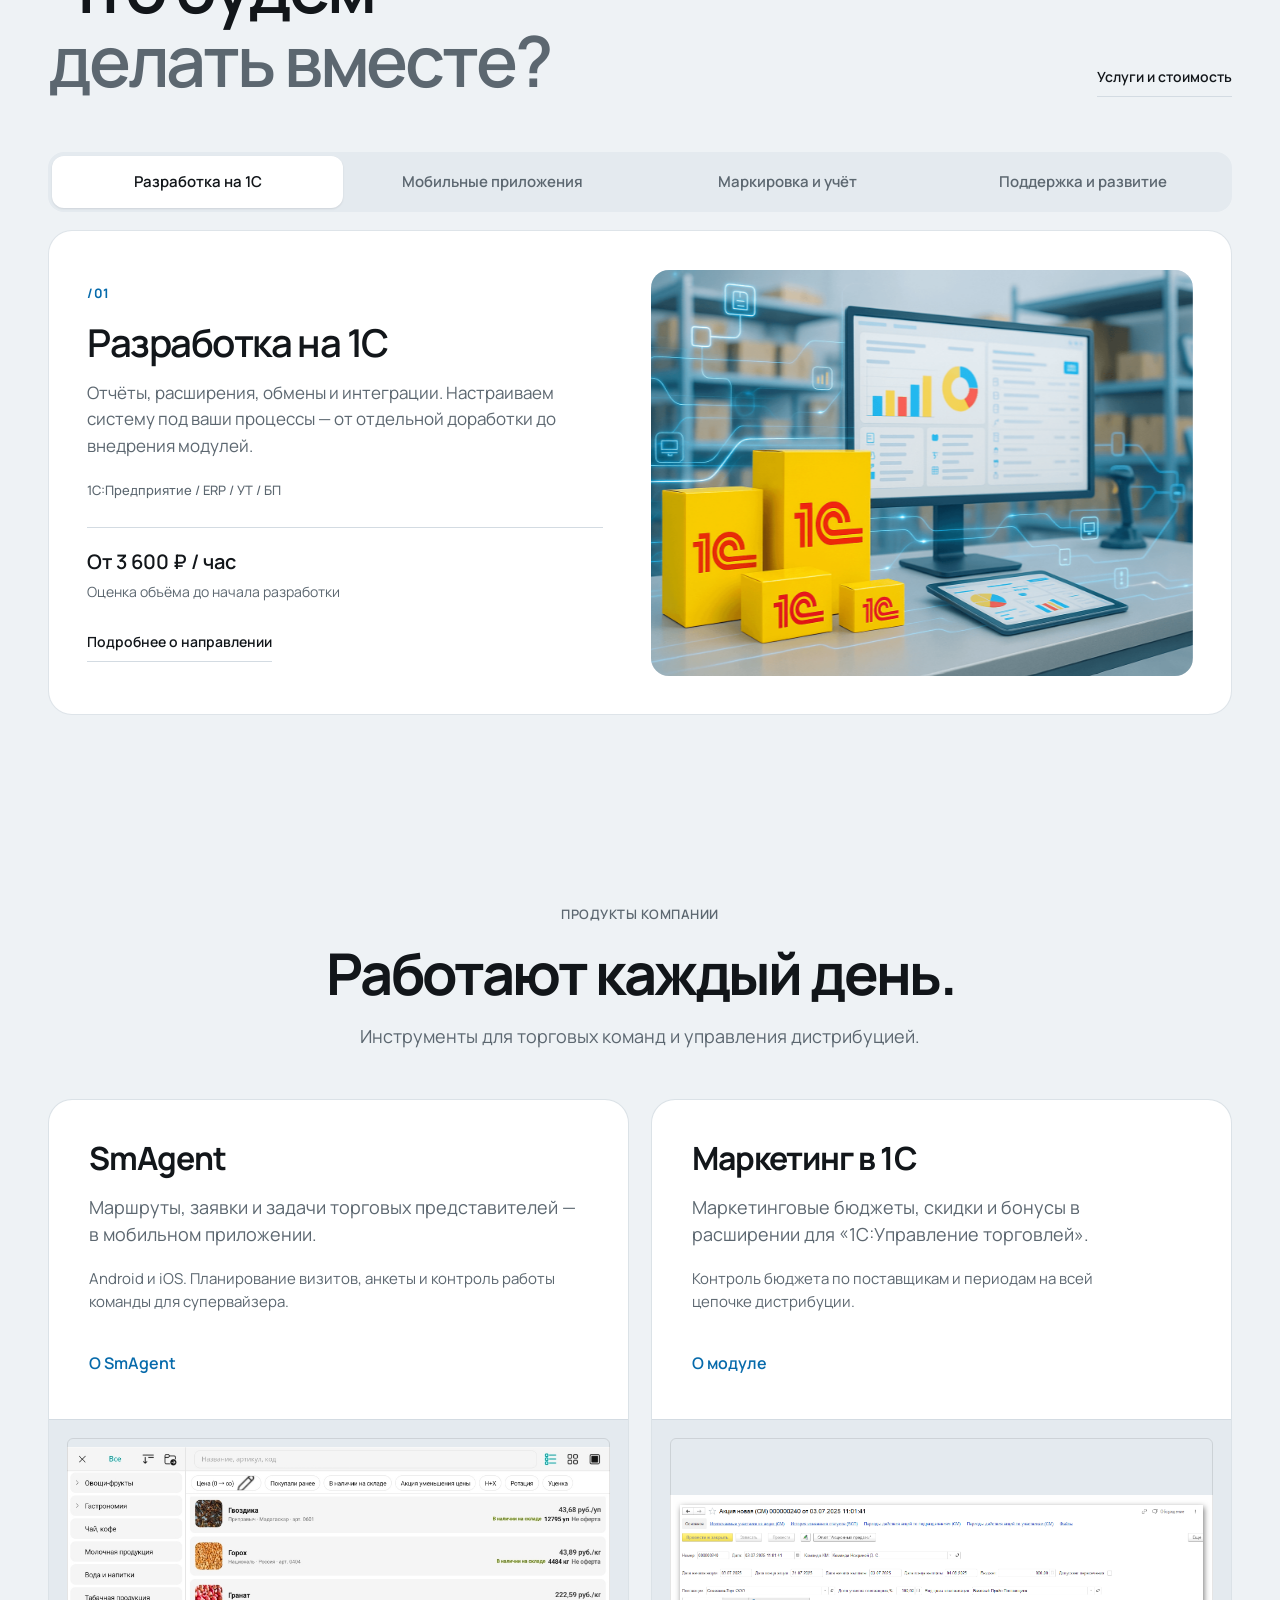
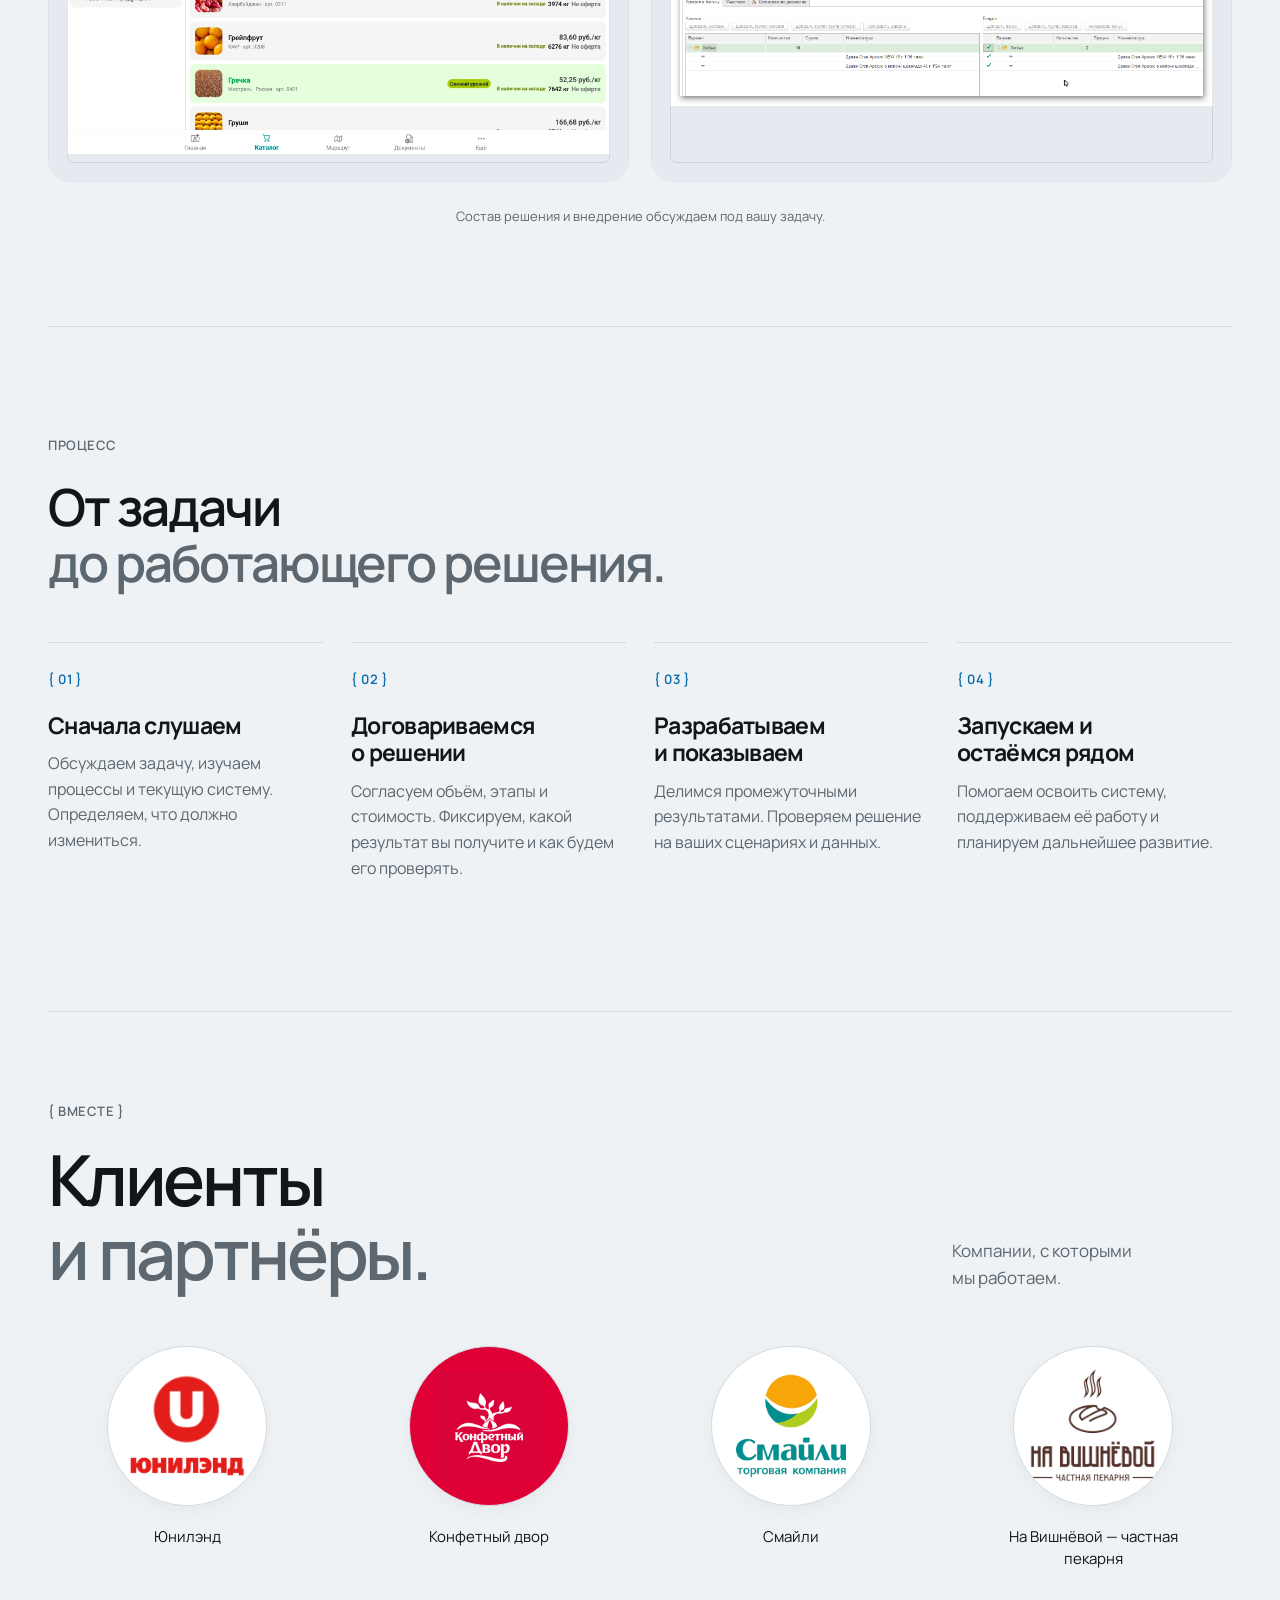
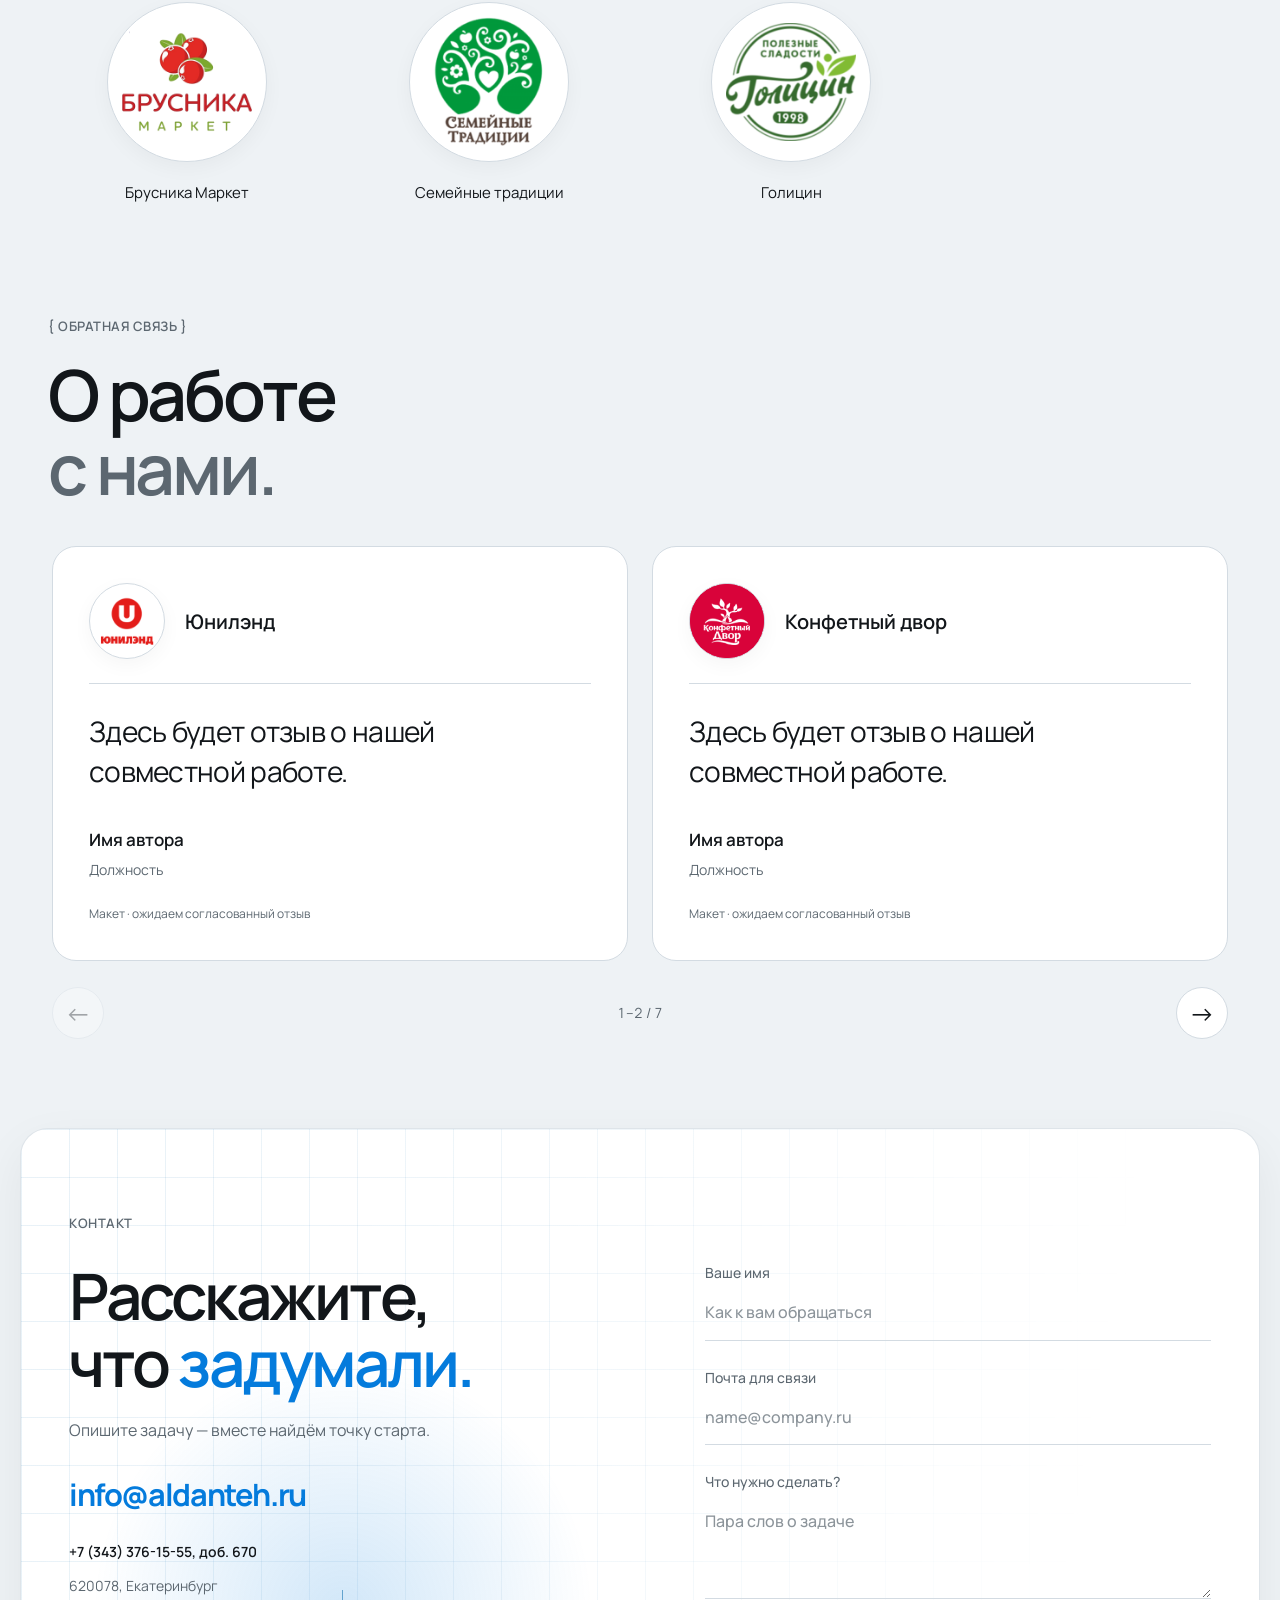
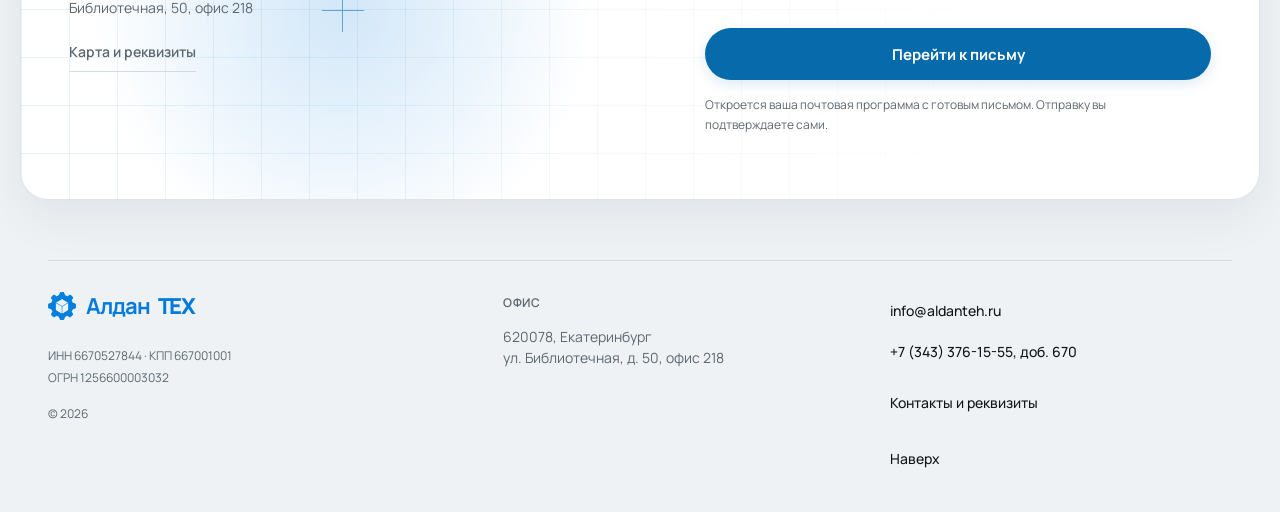
==== commit c2352e66: "Сайт: оформление, навигация, клиенты и изображения услуг" ====
--- a/index.html
+++ b/index.html
@@ -24,13 +24,14 @@
         <link rel="preconnect" href="https://fonts.googleapis.com">
         <link rel="preconnect" href="https://fonts.gstatic.com" crossorigin>
         <link rel="stylesheet" href="https://fonts.googleapis.com/css2?family=Manrope:wght@400;500;600;700;800&display=swap">
-        <link rel="stylesheet" href="assets/css/components.css">
-        <link rel="stylesheet" href="assets/css/main.css">
+        <link rel="stylesheet" href="assets/css/components.css?v=20261116-smaily-fit">
+        <link rel="stylesheet" href="assets/css/main.css?v=20261116-smaily-fit">
         <script src="assets/js/theme.js"></script>
         <script src="assets/js/main.js" defer></script>
         <script src="assets/js/motion.js" defer></script>
         <script src="assets/js/fluid.js" defer></script>
         <script src="assets/js/contact-map.js" defer></script>
+        <script src="assets/js/testimonials.js?v=3" defer></script>
         <script type="application/ld+json">
             {
                 "@context": "https://schema.org",
@@ -50,26 +51,26 @@
             }
         </script>
     </head>
-    <body>
-        <a class="skip-link" href="#main">К содержанию</a>
+    <body class="home-page">
+        <a class="skip-link" href="index.html#main">К содержанию</a>
         <header class="site-header">
             <div class="container header-inner">
-                <a class="brand" href="./" aria-label="Алдан ТЕХ — главная"><img src="assets/images/logo.png" width="32" height="32" alt="">Алдан <strong>ТЕХ</strong></a>
+                <a class="brand" href="index.html" aria-label="Алдан ТЕХ — главная"><img src="assets/images/logo.png" width="32" height="32" alt="">Алдан <strong>ТЕХ</strong></a>
                 <nav class="main-nav" id="main-nav" aria-label="Основная навигация">
                     <ul>
                         <li class="nav-projects">
                             <button type="button" class="projects-toggle" aria-expanded="false" aria-controls="projects-menu">Проекты</button>
-                            <ul class="projects-menu" id="projects-menu" hidden><li><a href="projects/smagent/">SmAgent</a></li><li><a href="projects/marketing/">Маркетинг в 1С</a></li></ul>
+                            <ul class="projects-menu" id="projects-menu" hidden><li><a href="projects/smagent/index.html">SmAgent</a></li><li><a href="projects/marketing/index.html">Маркетинг в 1С</a></li></ul>
                         </li>
-                        <li><a href="expertise/">Экспертиза</a></li>
-                        <li><a href="services/">Услуги</a></li>
-                        <li><a href="about/">О компании</a></li>
-                        <li><a href="contacts/">Контакты</a></li>
+                        <li><a href="expertise/index.html">Экспертиза</a></li>
+                        <li><a href="services/index.html">Услуги</a></li>
+                        <li><a href="about/index.html">О компании</a></li>
+                        <li><a href="contacts/index.html">Контакты</a></li>
                     </ul>
                 </nav>
                 <div class="header-actions">
                     <button class="theme-toggle" type="button" aria-label="Включить тёмную тему" aria-pressed="false"><span class="theme-icon" aria-hidden="true">◐</span></button>
-                    <a class="header-contact" href="#contact">На связи</a>
+                    <a class="header-contact" href="index.html#contact">На связи</a>
                     <button class="menu-toggle" type="button" aria-expanded="false" aria-controls="main-nav" aria-label="Открыть меню"><span></span><span></span></button>
                 </div>
             </div>
@@ -78,36 +79,39 @@
             <section class="hero container" aria-labelledby="hero-title">
                 <div class="hero-grid">
                     <div class="hero-copy" data-enter>
-                        <p class="brand-mark">АЛДАН ТЕХ</p>
+                        <p class="brand-mark">{ 1С · Мобильные приложения · Интеграции }</p>
                         <h1 id="hero-title">Ваш бизнес.<br>В единой<br><span class="hero-last">системе<span class="accent">.</span></span></h1>
                         <p class="hero-description">Связываем 1С, мобильные приложения и процессы — чтобы технологии помогали работать, а не добавляли задач.</p>
                         <div class="hero-actions">
-                            <a class="button button-primary" href="#contact">Обсудить проект</a>
-                            <a class="text-link hero-secondary" href="services/">Смотреть услуги</a>
+                            <a class="button button-primary" href="index.html#contact">Обсудить проект</a>
+                            <a class="text-link hero-secondary" href="services/index.html">Смотреть услуги</a>
                         </div>
                     </div>
-                    <div class="hero-art" aria-hidden="true" data-tilt data-parallax="0.065">
-                        <div class="core-orbit"></div>
-                        <div class="core-object"><img src="assets/images/system-core.svg" width="600" height="600" alt="" fetchpriority="high"></div>
-                        <span class="core-note core-note-one"><span>{ 01 }</span> Бизнес-процессы</span>
-                        <span class="core-note core-note-two"><span>{ 02 }</span> Разработка</span>
-                        <span class="core-note core-note-three"><span>{ 03 }</span> Интеграция</span>
-                    </div>
-                </div>
+                    <div class="hero-art" data-tilt data-parallax="0.065">
+                        <div class="core-object" aria-hidden="true"><img src="assets/images/system-core.svg" width="600" height="600" alt=""></div>
+                        <img class="hero-devices" src="assets/images/hero-devices.png" width="1024" height="682" alt="Монитор с кодом, ноутбук и смартфон с маршрутом" fetchpriority="high">
+                    </div>
+                </div>
+                <ul class="offer-rail" aria-label="Ключевые условия">
+                    <li><strong>1С</strong> от 3 600 ₽/час</li>
+                    <li><strong>Мобильные</strong> iOS и Android</li>
+                    <li><strong>Маркировка</strong> Честный знак и Меркурий</li>
+                    <li><strong>Оценка</strong> до начала работ</li>
+                </ul>
             </section>
 
             <section class="intro section container" id="company" aria-labelledby="intro-title">
-                <p class="eyebrow section-label">О нас</p>
-                <div>
-                    <h2 id="intro-title" class="intro-statement" data-reading>Бизнес меняется. Системы должны успевать за ним.</h2>
+                <div class="intro-copy">
+                    <p class="eyebrow section-label">О нас</p>
+                    <h2 id="intro-title" class="intro-statement" data-reading>Разбираемся в процессах. Связываем системы.</h2>
                     <div class="intro-bottom">
-                        <p>Мы — команда ИТ-специалистов «АЛДАН ТЕХ». Разбираемся в ваших процессах, находим узкие места и превращаем задачи в работающие инструменты.</p>
-                        <p>От доработки отчёта в 1С до мобильного приложения. Связываем отдельные решения в единую систему и остаёмся рядом после запуска.</p>
+                        <p>АЛДАН ТЕХ — команда разработки из Екатеринбурга. Помогаем торговым и производственным компаниям автоматизировать ежедневную работу.</p>
+                        <p>Дорабатываем 1С, создаём мобильные приложения и настраиваем обмен данными. Начинаем с конкретной задачи и учитываем системы, которые у вас уже работают.</p>
                     </div>
                     <p class="intro-industries">Работаем с торговлей и FMCG, пищевым производством, складом и логистикой.</p>
                     <div class="intro-links">
-                        <a class="text-link" href="about/">Познакомиться с командой</a>
-                        <a class="text-link" href="expertise/">Отрасли и экспертиза</a>
+                        <a class="text-link" href="about/index.html">Познакомиться с командой</a>
+                        <a class="text-link" href="expertise/index.html">Отрасли и экспертиза</a>
                     </div>
                 </div>
             </section>
@@ -118,49 +122,70 @@
                         <p class="eyebrow">Направления</p>
                         <h2 id="services-title">Что будем<br><span class="muted">делать вместе?</span></h2>
                     </div>
-                    <a class="text-link" href="services/#pricing">Услуги и стоимость</a>
-                </div>
-                <div class="service-list">
-                    <details class="service-item" open>
-                        <summary><span class="service-number">/01</span><h3>Разработка на 1С</h3><span class="service-toggle" aria-hidden="true">+</span></summary>
-                        <div class="service-body">
-                            <p>Отчёты, расширения, обмены и интеграции. Настраиваем систему под ваши процессы — от отдельной доработки до внедрения модулей.</p>
-                            <div>
+                    <a class="text-link" href="services/index.html#pricing">Услуги и стоимость</a>
+                </div>
+                <div class="service-stage">
+                    <div class="service-picker" role="tablist" aria-label="Направления работы">
+                        <span class="tab-indicator" aria-hidden="true"></span>
+                        <button class="service-tab" id="tab-1c" type="button" role="tab" aria-selected="true" aria-controls="pane-1c">Разработка на 1С</button>
+                        <button class="service-tab" id="tab-mobile" type="button" role="tab" aria-selected="false" aria-controls="pane-mobile" tabindex="-1">Мобильные приложения</button>
+                        <button class="service-tab" id="tab-marking" type="button" role="tab" aria-selected="false" aria-controls="pane-marking" tabindex="-1">Маркировка и учёт</button>
+                        <button class="service-tab" id="tab-support" type="button" role="tab" aria-selected="false" aria-controls="pane-support" tabindex="-1">Поддержка и развитие</button>
+                    </div>
+                    <div class="service-panes">
+                        <article class="service-pane is-active" id="pane-1c" role="tabpanel" aria-labelledby="tab-1c">
+                            <div class="service-copy">
+                                <p class="service-number">/01</p>
+                                <h3>Разработка на 1С</h3>
+                                <p>Отчёты, расширения, обмены и интеграции. Настраиваем систему под ваши процессы — от отдельной доработки до внедрения модулей.</p>
                                 <span class="service-meta">1С:Предприятие / ERP / УТ / БП</span>
-                                <a class="text-link" href="services/1c/">Подробнее о направлении</a>
-                            </div>
-                        </div>
-                    </details>
-                    <details class="service-item">
-                        <summary><span class="service-number">/02</span><h3>Мобильные приложения</h3><span class="service-toggle" aria-hidden="true">+</span></summary>
-                        <div class="service-body">
-                            <p>Рабочие инструменты для торговых представителей, мерчандайзеров и сотрудников на местах. Данные под рукой, даже когда работа далеко от офиса.</p>
-                            <div>
+                                <div class="service-price"><strong>От 3 600 ₽ / час</strong><span>Оценка объёма до начала разработки</span></div>
+                                <a class="text-link" href="services/1c/index.html">Подробнее о направлении</a>
+                            </div>
+                            <figure class="service-visual">
+                                <img src="assets/images/services/1c-development.png" width="1536" height="1024" loading="lazy" decoding="async" alt="Разработка в конфигураторе 1С: дерево объектов и программный модуль">
+                            </figure>
+                        </article>
+                        <article class="service-pane" id="pane-mobile" role="tabpanel" aria-labelledby="tab-mobile">
+                            <div class="service-copy">
+                                <p class="service-number">/02</p>
+                                <h3>Мобильные приложения</h3>
+                                <p>Рабочие инструменты для торговых представителей, мерчандайзеров и сотрудников на местах. Данные под рукой, даже когда работа далеко от офиса.</p>
                                 <span class="service-meta">iOS / Android / интеграция с 1С</span>
-                                <a class="text-link" href="services/mobile/">Подробнее о направлении</a>
-                            </div>
-                        </div>
-                    </details>
-                    <details class="service-item">
-                        <summary><span class="service-number">/03</span><h3>Маркировка и учёт</h3><span class="service-toggle" aria-hidden="true">+</span></summary>
-                        <div class="service-body">
-                            <p>Связываем «Честный знак» и «Меркурий» с учётной системой. Помогаем выстроить прослеживаемость в оптовом звене и на пищевом производстве.</p>
-                            <div>
+                                <div class="service-price"><strong>Индивидуальная оценка</strong><span>По сценариям, платформам и интеграциям</span></div>
+                                <a class="text-link" href="services/mobile/index.html">Подробнее о направлении</a>
+                            </div>
+                            <figure class="service-visual">
+                                <img src="assets/images/projects/smagent/kpi-tablet-mockup.png" width="1536" height="1024" loading="lazy" decoding="async" alt="Экран KPI приложения SmAgent на планшете">
+                            </figure>
+                        </article>
+                        <article class="service-pane" id="pane-marking" role="tabpanel" aria-labelledby="tab-marking">
+                            <div class="service-copy">
+                                <p class="service-number">/03</p>
+                                <h3>Маркировка и учёт</h3>
+                                <p>Связываем «Честный знак» и «Меркурий» с учётной системой. Помогаем выстроить прослеживаемость в оптовом звене и на пищевом производстве.</p>
                                 <span class="service-meta">Честный знак / ВетИС / 1С</span>
-                                <a class="text-link" href="services/marking/">Подробнее о направлении</a>
-                            </div>
-                        </div>
-                    </details>
-                    <details class="service-item">
-                        <summary><span class="service-number">/04</span><h3>Поддержка и развитие</h3><span class="service-toggle" aria-hidden="true">+</span></summary>
-                        <div class="service-body">
-                            <p>Обновления, права, обмены и новые рабочие сценарии. Поддерживаем системы после запуска и помогаем им меняться вместе с бизнесом.</p>
-                            <div>
+                                <div class="service-price"><strong>Индивидуальная оценка</strong><span>По товарным группам и вашей учётной системе</span></div>
+                                <a class="text-link" href="services/marking/index.html">Подробнее о направлении</a>
+                            </div>
+                            <figure class="service-visual">
+                                <img src="assets/images/services/marking_1с.jpg" width="1536" height="1024" loading="lazy" decoding="async" alt="Автоматизация учёта: схемы модулей и рабочий экран на ноутбуке">
+                            </figure>
+                        </article>
+                        <article class="service-pane" id="pane-support" role="tabpanel" aria-labelledby="tab-support">
+                            <div class="service-copy">
+                                <p class="service-number">/04</p>
+                                <h3>Поддержка и развитие</h3>
+                                <p>Обновления, права, обмены и новые рабочие сценарии. Поддерживаем системы после запуска и помогаем им меняться вместе с бизнесом.</p>
                                 <span class="service-meta">Сопровождение / доработка / интеграции</span>
-                                <a class="text-link" href="services/#support">Подробнее о направлении</a>
-                            </div>
-                        </div>
-                    </details>
+                                <div class="service-price"><strong>Базовый пакет — 30 000 ₽ / месяц</strong><span>Состав сопровождения и условия — в прайсе</span></div>
+                                <a class="text-link" href="services/index.html#support">Подробнее о направлении</a>
+                            </div>
+                            <figure class="service-visual">
+                                <img src="assets/images/services/infrastructure.jpg" width="1536" height="1024" loading="lazy" decoding="async" alt="Серверная инфраструктура с организованными соединениями">
+                            </figure>
+                        </article>
+                    </div>
                 </div>
             </section>
 
@@ -176,27 +201,27 @@
                             <h3>SmAgent</h3>
                             <p>Маршруты, заявки и задачи торговых представителей — в мобильном приложении.</p>
                             <p class="product-detail">Android и iOS. Планирование визитов, анкеты и контроль работы команды для супервайзера.</p>
-                            <a class="text-link" href="projects/smagent/">О SmAgent</a>
+                            <a class="text-link" href="projects/smagent/index.html">О SmAgent</a>
                         </div>
-                        <a class="product-preview" href="projects/smagent/" aria-label="Посмотреть возможности SmAgent"><img src="assets/images/projects/smagent/catalog.jpg" width="1920" height="1084" loading="lazy" decoding="async" alt="Каталог SmAgent на планшете: товары, цены и остатки"></a>
+                        <a class="product-preview" href="projects/smagent/index.html" aria-label="Посмотреть возможности SmAgent"><img src="assets/images/projects/smagent/catalog.jpg" width="1920" height="1084" loading="lazy" decoding="async" alt="Каталог SmAgent на планшете: товары, цены и остатки"></a>
                     </article>
                     <article class="product-card">
                         <div class="product-copy">
                             <h3>Маркетинг в 1С</h3>
                             <p>Маркетинговые бюджеты, скидки и бонусы в расширении для «1С:Управление торговлей».</p>
                             <p class="product-detail">Контроль бюджета по поставщикам и периодам на всей цепочке дистрибуции.</p>
-                            <a class="text-link" href="projects/marketing/">О модуле</a>
+                            <a class="text-link" href="projects/marketing/index.html">О модуле</a>
                         </div>
-                        <a class="product-preview" href="projects/marketing/" aria-label="Посмотреть возможности маркетинга в 1С"><img src="assets/images/projects/555.png" width="1721" height="669" loading="lazy" decoding="async" alt="Условия и бонусы акции в модуле маркетинга 1С"></a>
+                        <a class="product-preview" href="projects/marketing/index.html" aria-label="Посмотреть возможности маркетинга в 1С"><img src="assets/images/projects/555.png" width="1721" height="669" loading="lazy" decoding="async" alt="Условия и бонусы акции в модуле маркетинга 1С"></a>
                     </article>
                 </div>
                 <p class="project-note">Состав решения и внедрение обсуждаем под вашу задачу.</p>
             </section>
 
             <section class="section container process" aria-labelledby="process-title">
-                <p class="eyebrow section-label">Процесс</p>
-                <div>
-                    <h2 id="process-title">Вы в процессе.<br><span class="muted">Мы на связи.</span></h2>
+                <div class="process-copy">
+                    <p class="eyebrow section-label">Процесс</p>
+                    <h2 id="process-title">От задачи<br><span class="muted">до работающего решения.</span></h2>
                     <div class="process-list">
                         <article>
                             <span class="eyebrow">{ 01 }</span>
@@ -209,7 +234,7 @@
                             <span class="eyebrow">{ 02 }</span>
                             <div>
                                 <h3>Договариваемся о решении</h3>
-                                <p>Фиксируем объём, приоритеты и этапы. Объясняем выбор технологий и подход к реализации.</p>
+                                <p>Согласуем объём, этапы и стоимость. Фиксируем, какой результат вы получите и как будем его проверять.</p>
                             </div>
                         </article>
                         <article>
@@ -226,6 +251,79 @@
                                 <p>Помогаем освоить систему, поддерживаем её работу и планируем дальнейшее развитие.</p>
                             </div>
                         </article>
+                    </div>
+                </div>
+            </section>
+
+            <section class="section container trust-section" aria-labelledby="trust-title">
+                <div class="section-heading">
+                    <div><p class="eyebrow">{ Вместе }</p><h2 id="trust-title">Клиенты<br><span class="muted">и партнёры.</span></h2></div>
+                    <p class="trust-note">Компании, с которыми мы работаем.</p>
+                </div>
+                <div class="partner-grid" aria-label="Клиенты и партнёры">
+                    <figure class="partner-logo"><div class="partner-icon"><img src="assets/images/partners/uniland-clear.png" alt="" loading="lazy" decoding="async"></div><figcaption>Юнилэнд</figcaption></figure>
+                    <figure class="partner-logo"><div class="partner-icon"><img src="assets/images/partners/confectionery-court.png" alt="" loading="lazy" decoding="async"></div><figcaption>Конфетный двор</figcaption></figure>
+                    <figure class="partner-logo"><div class="partner-icon"><img src="assets/images/partners/smaily-clear.png" alt="" loading="lazy" decoding="async"></div><figcaption>Смайли</figcaption></figure>
+                    <figure class="partner-logo"><div class="partner-icon"><img src="assets/images/partners/cherry-bakery-clear.png" alt="" loading="lazy" decoding="async"></div><figcaption>На Вишнёвой — частная пекарня</figcaption></figure>
+                    <figure class="partner-logo"><div class="partner-icon"><img src="assets/images/partners/brusnika-clear.png" alt="" loading="lazy" decoding="async"></div><figcaption>Брусника Маркет</figcaption></figure>
+                    <figure class="partner-logo"><div class="partner-icon"><img src="assets/images/partners/family-traditions-clear.png" alt="" loading="lazy" decoding="async"></div><figcaption>Семейные традиции</figcaption></figure>
+                    <figure class="partner-logo"><div class="partner-icon"><img src="assets/images/partners/golitsin-clear.png" alt="" loading="lazy" decoding="async"></div><figcaption>Голицин</figcaption></figure>
+                </div>
+            </section>
+
+            <section class="section container testimonials-section" aria-labelledby="testimonials-title">
+                <div class="section-heading">
+                    <div><p class="eyebrow">{ Обратная связь }</p><h2 id="testimonials-title">О работе<br><span class="muted">с нами.</span></h2></div>
+                </div>
+                <div class="testimonial-carousel" role="region" aria-roledescription="карусель" aria-label="Макеты отзывов клиентов">
+                    <div class="testimonial-track" id="testimonial-track" tabindex="0" aria-label="Карточки отзывов; используйте клавиши влево и вправо">
+                        <article class="testimonial-card" role="group" aria-roledescription="слайд" aria-label="1 из 7 — Юнилэнд">
+                            <div class="testimonial-company"><div class="partner-icon"><img src="assets/images/partners/uniland-clear.png" alt="" loading="lazy" decoding="async"></div><strong>Юнилэнд</strong></div>
+                            <p class="testimonial-placeholder">Здесь будет отзыв о нашей совместной работе.</p>
+                            <div class="testimonial-author"><strong>Имя автора</strong><span>Должность</span></div>
+                            <span class="testimonial-status">Макет · ожидаем согласованный отзыв</span>
+                        </article>
+                        <article class="testimonial-card" role="group" aria-roledescription="слайд" aria-label="2 из 7 — Конфетный двор">
+                            <div class="testimonial-company"><div class="partner-icon"><img src="assets/images/partners/confectionery-court.png" alt="" loading="lazy" decoding="async"></div><strong>Конфетный двор</strong></div>
+                            <p class="testimonial-placeholder">Здесь будет отзыв о нашей совместной работе.</p>
+                            <div class="testimonial-author"><strong>Имя автора</strong><span>Должность</span></div>
+                            <span class="testimonial-status">Макет · ожидаем согласованный отзыв</span>
+                        </article>
+                        <article class="testimonial-card" role="group" aria-roledescription="слайд" aria-label="3 из 7 — Смайли">
+                            <div class="testimonial-company"><div class="partner-icon"><img src="assets/images/partners/smaily-clear.png" alt="" loading="lazy" decoding="async"></div><strong>Смайли</strong></div>
+                            <p class="testimonial-placeholder">Здесь будет отзыв о нашей совместной работе.</p>
+                            <div class="testimonial-author"><strong>Имя автора</strong><span>Должность</span></div>
+                            <span class="testimonial-status">Макет · ожидаем согласованный отзыв</span>
+                        </article>
+                        <article class="testimonial-card" role="group" aria-roledescription="слайд" aria-label="4 из 7 — На Вишнёвой">
+                            <div class="testimonial-company"><div class="partner-icon"><img src="assets/images/partners/cherry-bakery-clear.png" alt="" loading="lazy" decoding="async"></div><strong>На Вишнёвой</strong></div>
+                            <p class="testimonial-placeholder">Здесь будет отзыв о нашей совместной работе.</p>
+                            <div class="testimonial-author"><strong>Имя автора</strong><span>Должность</span></div>
+                            <span class="testimonial-status">Макет · ожидаем согласованный отзыв</span>
+                        </article>
+                        <article class="testimonial-card" role="group" aria-roledescription="слайд" aria-label="5 из 7 — Брусника Маркет">
+                            <div class="testimonial-company"><div class="partner-icon"><img src="assets/images/partners/brusnika-clear.png" alt="" loading="lazy" decoding="async"></div><strong>Брусника Маркет</strong></div>
+                            <p class="testimonial-placeholder">Здесь будет отзыв о нашей совместной работе.</p>
+                            <div class="testimonial-author"><strong>Имя автора</strong><span>Должность</span></div>
+                            <span class="testimonial-status">Макет · ожидаем согласованный отзыв</span>
+                        </article>
+                        <article class="testimonial-card" role="group" aria-roledescription="слайд" aria-label="6 из 7 — Семейные традиции">
+                            <div class="testimonial-company"><div class="partner-icon"><img src="assets/images/partners/family-traditions-clear.png" alt="" loading="lazy" decoding="async"></div><strong>Семейные традиции</strong></div>
+                            <p class="testimonial-placeholder">Здесь будет отзыв о нашей совместной работе.</p>
+                            <div class="testimonial-author"><strong>Имя автора</strong><span>Должность</span></div>
+                            <span class="testimonial-status">Макет · ожидаем согласованный отзыв</span>
+                        </article>
+                        <article class="testimonial-card" role="group" aria-roledescription="слайд" aria-label="7 из 7 — Голицин">
+                            <div class="testimonial-company"><div class="partner-icon"><img src="assets/images/partners/golitsin-clear.png" alt="" loading="lazy" decoding="async"></div><strong>Голицин</strong></div>
+                            <p class="testimonial-placeholder">Здесь будет отзыв о нашей совместной работе.</p>
+                            <div class="testimonial-author"><strong>Имя автора</strong><span>Должность</span></div>
+                            <span class="testimonial-status">Макет · ожидаем согласованный отзыв</span>
+                        </article>
+                    </div>
+                    <div class="testimonial-controls">
+                        <button class="testimonial-prev" type="button" aria-label="Предыдущий отзыв" aria-controls="testimonial-track"><span aria-hidden="true">←</span></button>
+                        <span class="testimonial-counter" aria-live="polite" aria-atomic="true">1 / 7</span>
+                        <button class="testimonial-next" type="button" aria-label="Следующий отзыв" aria-controls="testimonial-track"><span aria-hidden="true">→</span></button>
                     </div>
                 </div>
             </section>
@@ -243,7 +341,7 @@
                         <div class="contact-direct">
                             <a href="tel:+73433761555">+7 (343) 376-15-55, доб. 670</a>
                             <address>620078, Екатеринбург<br>Библиотечная, 50, офис 218</address>
-                            <a class="text-link" href="contacts/">Карта и реквизиты</a>
+                            <a class="text-link" href="contacts/index.html">Карта и реквизиты</a>
                         </div>
                     </div>
                     <form class="contact-form" action="mailto:info@aldanteh.ru" method="post" enctype="text/plain">
@@ -253,14 +351,14 @@
                         </label>
                         <label>
                             Почта для связи
-                            <input name="email" type="email" autocomplete="email" placeholder="you@company.ru" required maxlength="200">
+                            <input name="email" type="email" autocomplete="email" placeholder="name@company.ru" required maxlength="200">
                         </label>
                         <label>
                             Что нужно сделать?
                             <textarea name="message" rows="3" placeholder="Пара слов о задаче" required maxlength="4000"></textarea>
                         </label>
-                        <button class="button button-dark" type="submit">Перейти к письму</button>
-                        <p class="form-note">Откроется ваша почтовая программа с готовым письмом. Отправку вы подтверждаете сами.</p>
+                        <button class="button button-dark" type="submit" aria-describedby="contact-form-note">Перейти к письму</button>
+                        <p class="form-note" id="contact-form-note">Откроется ваша почтовая программа с готовым письмом. Отправку вы подтверждаете сами.</p>
                         <p class="form-status" role="status"></p>
                     </form>
                 </div>
@@ -269,7 +367,7 @@
         <footer class="site-footer container">
             <div class="footer-layout">
                 <div class="footer-identity">
-                    <a class="brand" href="./" aria-label="Алдан ТЕХ — главная"><img src="assets/images/logo.png" width="28" height="28" alt="">Алдан <strong>ТЕХ</strong></a>
+                    <a class="brand" href="index.html" aria-label="Алдан ТЕХ — главная"><img src="assets/images/logo.png" width="28" height="28" alt="">Алдан <strong>ТЕХ</strong></a>
                     <p class="footer-requisites">ИНН 6670527844 · КПП 667001001<br>ОГРН 1256600003032</p>
                     <small>© <span data-year>2026</span></small>
                 </div>
@@ -277,8 +375,8 @@
                 <div class="footer-links">
                     <a href="mailto:info@aldanteh.ru">info@aldanteh.ru</a>
                     <a href="tel:+73433761555">+7 (343) 376-15-55, доб. 670</a>
-                    <a href="contacts/#requisites">Контакты и реквизиты</a>
-                    <a class="footer-up" href="#main">Наверх</a>
+                    <a href="contacts/index.html#requisites">Контакты и реквизиты</a>
+                    <a class="footer-up" href="index.html#main">Наверх</a>
                 </div>
             </div>
         </footer>
--- a/assets/css/main.css
+++ b/assets/css/main.css
@@ -90,7 +90,7 @@
 .container { width: min(100% - 96px, 1344px); margin-inline: auto; }
 .accent { color: var(--blue); }
 .muted { color: var(--muted); }
-.eyebrow, .hero-kicker, .core-note, .service-number, .service-meta, .tag, .brand-mark {
+.eyebrow, .hero-kicker, .service-number, .service-meta, .tag, .brand-mark {
     font-size: 13px;
     line-height: 1.5;
     letter-spacing: .04em;
@@ -201,33 +201,52 @@
 .menu-toggle[aria-expanded="true"] span:first-child { transform: translateY(4px) rotate(45deg); }
 .menu-toggle[aria-expanded="true"] span:last-child { transform: translateY(-4px) rotate(-45deg); }
 
-.hero { position: relative; padding-top: 28px; }
+.hero { position: relative; padding-top: 28px; overflow: clip; }
 .hero-grid {
     position: relative;
     display: grid;
-    grid-template-columns: 1.15fr 1fr;
+    grid-template-columns: minmax(0, 1.08fr) minmax(0, 1fr);
+    gap: clamp(20px, 3vw, 48px);
     align-items: center;
     width: 100%;
-    min-height: 690px;
+    min-height: clamp(580px, 48vw, 690px);
 }
 .hero-copy { position: relative; z-index: 2; padding-block: 48px 40px; pointer-events: none; max-width: 720px; }
 .hero-copy a { pointer-events: auto; }
 .brand-mark { color: var(--blue); margin-bottom: 22px; }
 .hero h1 {
-    font-size: clamp(56px, 7.2vw, 104px);
+    font-size: clamp(54px, 6.7vw, 96px);
     font-weight: 700;
     letter-spacing: -.06em;
-    line-height: .94;
+    line-height: 1.01;
 }
 .hero-last { color: var(--blue); }
 .hero-description {
     margin-top: 28px;
-    max-width: 420px;
+    max-width: 440px;
     font-size: 17px;
     line-height: 1.55;
     color: var(--muted);
 }
 .hero-actions { margin-top: 34px; display: flex; align-items: center; gap: 22px; flex-wrap: wrap; }
+.offer-rail {
+    display: grid;
+    grid-template-columns: repeat(4, minmax(0, 1fr));
+    gap: 18px 28px;
+    max-width: none;
+    margin: 0;
+    padding: 28px 0 8px;
+    list-style: none;
+    border-top: 1px solid var(--line);
+}
+.offer-rail li {
+    padding-top: 0;
+    border-top: 0;
+    color: var(--muted);
+    font-size: 14px;
+    line-height: 1.35;
+}
+.offer-rail strong { display: block; margin-bottom: 3px; color: var(--text); font-size: 15px; font-weight: 700; }
 .hero-secondary { border: 0; gap: 10px; font-weight: 600; color: var(--blue-text); }
 .button {
     display: inline-flex;
@@ -245,20 +264,21 @@
 .button-primary, .button-dark {
     background: var(--blue-deep);
     color: #fff;
-    box-shadow: 0 10px 28px color-mix(in srgb, var(--blue-deep) 28%, transparent);
+    box-shadow: 0 4px 14px color-mix(in srgb, var(--blue-deep) 14%, transparent);
 }
 .button:not(:disabled):active { transform: scale(.96); }
 .hero-art {
-    position: absolute;
-    right: -25px;
-    top: 10px;
-    width: 620px;
-    height: 620px;
+    position: relative;
+    width: 100%;
+    aspect-ratio: 1;
+    min-width: 0;
+    justify-self: center;
     perspective: 900px;
 }
 .core-object {
     position: absolute;
-    inset: 0;
+    inset: -6%;
+    opacity: .72;
     transform: rotateX(var(--tilt-y, 0deg)) rotateY(var(--tilt-x, 0deg));
     transition: transform .8s var(--ease);
 }
@@ -270,26 +290,15 @@
 .core-orbit { position: absolute; inset: 22px; border: 1px dashed color-mix(in srgb, var(--line) 80%, var(--blue) 20%); border-radius: 50%; }
 .core-orbit::before, .core-orbit::after { position: absolute; content: "+"; color: var(--muted); font-size: 17px; left: 50%; top: -11px; }
 .core-orbit::after { top: auto; bottom: -11px; }
-.core-note {
-    display: flex;
-    align-items: center;
-    gap: 9px;
+.hero-devices {
     position: absolute;
-    z-index: 3;
-    padding: 8px 0;
-    color: var(--muted);
-    text-transform: none;
-    letter-spacing: 0;
-    font-weight: 500;
-    animation: note-drift 8s ease-in-out infinite;
-}
-.core-note span { color: var(--blue-text); font-weight: 700; letter-spacing: .02em; }
-.core-note-one { top: 78px; right: 12px; }
-.core-note-two { bottom: 104px; left: 0; animation-delay: -2.5s; }
-.core-note-three { right: 12px; bottom: 55px; animation-delay: -5s; }
-@keyframes note-drift {
-    0%, 100% { transform: translate(0, 0); }
-    50% { transform: translate(3px, -7px); }
+    z-index: 2;
+    left: 50%;
+    top: 50%;
+    width: 94%;
+    height: auto;
+    transform: translate(-50%, -45%);
+    pointer-events: none;
 }
 
 [data-enter] { animation: hero-enter .9s var(--ease) both; }
@@ -302,14 +311,49 @@
     to { opacity: 1; transform: none; filter: none; }
 }
 
-.section { padding-block: 110px; }
-.intro, .process { display: grid; grid-template-columns: 1fr 2.25fr; gap: 45px; }
+.section { padding-block: clamp(72px, 7vw, 104px); }
+.intro,
+.process {
+    display: grid;
+    grid-template-columns: minmax(0, 1.15fr) minmax(0, .95fr);
+    gap: 48px 56px;
+    align-items: stretch;
+}
+.intro-copy,
+.process-copy { min-width: 0; }
+.intro-copy .section-label,
+.process-copy .section-label { margin-bottom: 22px; }
+.process-copy h2 { font-size: clamp(34px, 4vw, 52px); line-height: 1.1; letter-spacing: -.04em; }
+.intro-visual,
+.process-visual {
+    position: relative;
+    margin: 0;
+    min-width: 0;
+    width: 100%;
+    min-height: 0;
+    align-self: stretch;
+    overflow: hidden;
+    border-radius: 24px;
+    background: var(--surface-alt);
+}
+.intro-visual img,
+.process-visual img {
+    position: absolute;
+    inset: 0;
+    display: block;
+    width: 100%;
+    height: 100%;
+    max-width: none;
+    object-fit: cover;
+    object-position: center;
+    transition: transform .7s var(--ease);
+}
 .section-label { padding-top: 9px; color: var(--muted); }
 .intro { padding-block: 110px 120px; }
-.intro-statement { max-width: 830px; font-size: clamp(34px, 4.3vw, 60px); line-height: 1.12; font-weight: 600; }
+.intro-statement { max-width: none; font-size: clamp(34px, 4vw, 52px); line-height: 1.1; letter-spacing: -.04em; font-weight: 600; }
 .reading-word { color: var(--muted); transition: color .3s; }
 .reading-word.is-read { color: var(--text); }
-.intro-bottom { display: grid; grid-template-columns: 1fr 1fr; gap: 45px; margin: 34px 0 28px; }
+.intro-bottom { display: grid; grid-template-columns: 1fr 1fr; gap: 28px 32px; margin: 34px 0 28px; }
 .intro-bottom p { font-size: 16px; color: var(--muted); }
 .text-link {
     display: inline-flex;
@@ -358,6 +402,96 @@
 .service-body > div { display: flex; flex-direction: column; align-items: start; justify-content: space-between; gap: 20px; }
 .service-meta { color: var(--muted); text-transform: none; letter-spacing: 0; font-weight: 500; }
 .service-item[open] .service-body { animation: content-in .4s var(--ease); }
+.service-stage { margin-top: 48px; }
+.service-picker {
+    position: relative;
+    display: grid;
+    grid-template-columns: repeat(4, minmax(0, 1fr));
+    gap: 4px;
+    padding: 4px;
+    background: var(--surface-alt);
+    border-radius: 16px;
+}
+.service-tab {
+    position: relative;
+    z-index: 1;
+    min-height: 52px;
+    padding: 10px 12px;
+    border: 0;
+    border-radius: 12px;
+    background: transparent;
+    color: var(--muted);
+    font: inherit;
+    font-size: 15px;
+    font-weight: 600;
+    line-height: 1.25;
+    cursor: pointer;
+}
+.service-tab:focus-visible { outline: 2px solid var(--blue); outline-offset: 2px; }
+.service-tab[aria-selected="true"] { color: var(--text); }
+.service-picker:not(.indicator-ready) .service-tab[aria-selected="true"] { background: var(--surface); }
+.tab-indicator {
+    display: none;
+    position: absolute;
+    z-index: 0;
+    top: 4px;
+    left: 4px;
+    border-radius: 12px;
+    background: var(--surface);
+    box-shadow: 0 1px 2px color-mix(in srgb, var(--text) 10%, transparent);
+    pointer-events: none;
+}
+.service-picker.indicator-ready .tab-indicator { display: block; }
+.service-pane {
+    display: grid;
+    grid-template-columns: minmax(0, 1fr) minmax(0, 1.05fr);
+    gap: 36px 48px;
+    align-items: center;
+    padding: 28px;
+    margin-top: 18px;
+    border-radius: 24px;
+    background: var(--surface);
+    border: 1px solid color-mix(in srgb, var(--line) 75%, transparent);
+    overflow: hidden;
+}
+.service-stage.is-ready .service-pane { display: none; }
+.service-stage.is-ready .service-pane.is-active { display: grid; animation: content-in .45s var(--ease); }
+.service-copy {
+    display: flex;
+    flex-direction: column;
+    align-items: flex-start;
+    gap: 0;
+    min-width: 0;
+    max-width: 100%;
+}
+.service-pane h3 { font-size: clamp(28px, 3vw, 40px); font-weight: 600; letter-spacing: -.04em; line-height: 1.12; }
+.service-pane h3 + p { margin-top: 16px; max-width: 36em; color: var(--muted); font-size: 17px; }
+.service-pane .service-number { margin-bottom: 18px; color: var(--blue-text); font-weight: 700; }
+.service-pane .service-meta { display: block; margin-top: 22px; color: var(--muted); text-transform: none; letter-spacing: 0; font-weight: 500; }
+.service-pane .text-link { margin-top: 20px; max-width: 100%; }
+.service-visual {
+    margin: 0;
+    min-width: 0;
+    width: 100%;
+    max-width: 100%;
+    aspect-ratio: 3 / 2;
+    overflow: hidden;
+    border-radius: 18px;
+    background: var(--surface-alt);
+}
+.service-visual img {
+    display: block;
+    width: 100%;
+    max-width: 100%;
+    height: 100%;
+    object-fit: cover;
+    transition: transform .7s var(--ease);
+}
+.service-pane.is-active .service-visual img { animation: media-settle .7s var(--ease) both; }
+.process-list article.reveal-pending:nth-child(2) { transition-delay: 80ms; }
+.process-list article.reveal-pending:nth-child(3) { transition-delay: 160ms; }
+.process-list article.reveal-pending:nth-child(4) { transition-delay: 240ms; }
+.product-card.reveal-pending:nth-child(2) { transition-delay: 90ms; }
 
 .intro-industries { max-width: 640px; margin: -8px 0 0; font-size: 16px; color: var(--muted); }
 .intro-links { display: flex; flex-wrap: wrap; gap: 18px 28px; margin-top: 28px; }
@@ -384,19 +518,21 @@
 .product-copy > .product-detail { margin-top: 20px; font-size: 15px; }
 .product-copy .text-link { margin-top: 20px; color: var(--blue-text); border: 0; font-size: 16px; gap: 12px; }
 .product-preview {
-    display: flex;
-    align-items: center;
-    min-height: 280px;
+    position: relative;
+    display: block;
+    aspect-ratio: 16 / 10;
     border-top: 1px solid var(--line);
     background: #fff;
-    padding: 18px;
     overflow: hidden;
 }
 .product-preview img {
     display: block;
     width: 100%;
-    height: auto;
-    transition: transform .45s var(--ease);
+    height: 100%;
+    max-width: 100%;
+    object-fit: cover;
+    object-position: center top;
+    transition: transform .55s var(--ease);
 }
 :root[data-theme="dark"] .product-preview { background: #12161a; }
 
@@ -440,11 +576,11 @@
 .estimate-result small { display: block; margin-top: 16px; font-size: 12px; color: var(--muted); }
 
 .process { padding-block: 100px 130px; }
-.process-list { margin-top: 50px; display: grid; grid-template-columns: 1fr 1fr; gap: 40px 45px; }
-.process-list article { border-top: 1px solid var(--line); padding-top: 21px; }
+.process-list { margin-top: 40px; display: grid; grid-template-columns: 1fr 1fr; gap: 28px 32px; }
+.process-list article { border-top: 1px solid var(--line); padding-top: 18px; }
 .process-list .eyebrow { color: var(--blue-text); }
-.process-list h3 { font-size: 24px; line-height: 1.15; margin-top: 20px; font-weight: 700; }
-.process-list p { margin-top: 14px; font-size: 16px; color: var(--muted); }
+.process-list h3 { font-size: 22px; line-height: 1.15; margin-top: 16px; font-weight: 700; transition: color .2s; }
+.process-list p { margin-top: 12px; font-size: 15px; color: var(--muted); }
 
 .contact-section {
     position: relative;
@@ -531,13 +667,92 @@
 .company-requisites > div { grid-template-columns: minmax(150px, 1fr) 2.4fr; padding-block: 19px; font-size: 16px; }
 #requisites > .eyebrow { margin-bottom: 25px; color: var(--muted); }
 
-.page-hero { border: 0; padding-block: 45px 72px; }
+.page-hero { border: 0; padding-block: 45px 72px; max-width: 920px; }
+.page-hero .eyebrow { margin-bottom: 22px; color: var(--muted); }
 .page-hero h1 { font-size: clamp(48px, 6.2vw, 86px); letter-spacing: -.055em; font-weight: 700; }
 .page-section { border: 0; padding-block: 55px; }
-.page-lead { line-height: 1.6; }
+.page-section > .eyebrow { margin-bottom: 18px; color: var(--muted); }
+.page-lead { margin-top: 22px; max-width: 640px; font-size: 18px; line-height: 1.6; color: var(--muted); }
 .contact-details a { color: var(--blue-text); }
 .content-grid article { padding-top: 25px; }
 .page-cta { margin-block: 40px; padding: 45px; border-radius: 22px; background: var(--surface); border: 1px solid var(--line); }
+
+.direction-list { display: grid; gap: 22px; margin-top: 12px; }
+.direction-row {
+    display: grid;
+    grid-template-columns: minmax(0, 1fr) minmax(0, 1.05fr);
+    gap: 36px 48px;
+    align-items: center;
+    padding: 28px;
+    border-radius: 24px;
+    background: var(--surface);
+    border: 1px solid color-mix(in srgb, var(--line) 75%, transparent);
+    overflow: hidden;
+}
+.direction-copy { min-width: 0; }
+.direction-copy .service-number { margin-bottom: 16px; color: var(--blue-text); font-weight: 700; }
+.direction-copy h3 { font-size: clamp(26px, 3vw, 36px); font-weight: 600; letter-spacing: -.04em; line-height: 1.12; }
+.direction-copy p { margin-top: 14px; max-width: 34em; color: var(--muted); font-size: 16px; }
+.direction-copy .service-meta { display: block; margin-top: 18px; color: var(--muted); text-transform: none; letter-spacing: 0; font-weight: 500; }
+.direction-copy .text-link { margin-top: 18px; }
+.direction-visual {
+    margin: 0;
+    min-width: 0;
+    width: 100%;
+    aspect-ratio: 3 / 2;
+    overflow: hidden;
+    border-radius: 18px;
+    background: var(--surface-alt);
+}
+.direction-visual img {
+    display: block;
+    width: 100%;
+    height: 100%;
+    max-width: 100%;
+    object-fit: cover;
+}
+
+.split-section {
+    display: grid;
+    grid-template-columns: minmax(0, 1.1fr) minmax(0, .95fr);
+    gap: 40px 56px;
+    align-items: stretch;
+}
+.split-copy { min-width: 0; }
+.split-copy > .eyebrow { margin-bottom: 18px; color: var(--muted); }
+.split-copy h2 { font-size: clamp(32px, 4vw, 48px); line-height: 1.1; letter-spacing: -.04em; }
+.split-copy p { margin-top: 16px; color: var(--muted); font-size: 16px; max-width: 36em; }
+.split-visual {
+    position: relative;
+    margin: 0;
+    min-width: 0;
+    width: 100%;
+    min-height: 0;
+    align-self: stretch;
+    overflow: hidden;
+    border-radius: 24px;
+    background: var(--surface-alt);
+}
+.split-visual img {
+    position: absolute;
+    inset: 0;
+    display: block;
+    width: 100%;
+    height: 100%;
+    max-width: none;
+    object-fit: cover;
+    object-position: center;
+}
+.step-grid {
+    display: grid;
+    grid-template-columns: repeat(3, minmax(0, 1fr));
+    gap: 28px 32px;
+    margin-top: 36px;
+}
+.step-grid article { border-top: 1px solid var(--line); padding-top: 18px; }
+.step-grid .eyebrow { color: var(--blue-text); }
+.step-grid h3 { margin-top: 16px; font-size: 22px; font-weight: 700; line-height: 1.15; }
+.step-grid p { margin-top: 12px; color: var(--muted); font-size: 15px; }
 .reveal-pending { opacity: .18; transform: translateY(18px); transition: opacity .7s var(--ease), transform .7s var(--ease); }
 .reveal-pending.is-visible { opacity: 1; transform: none; }
 @keyframes core-breathe {
@@ -547,6 +762,10 @@
 @keyframes content-in {
     from { opacity: .4; transform: translateY(7px); }
     to { opacity: 1; transform: none; }
+}
+@keyframes media-settle {
+    from { transform: scale(1.02); }
+    to { transform: none; }
 }
 
 @media (hover: hover) and (pointer: fine) {
@@ -567,9 +786,12 @@
     .text-link:hover { color: var(--blue-text); border-color: var(--blue); }
     .hero-secondary:hover { text-decoration: underline; text-underline-offset: 5px; }
     .service-item summary:hover h3, .service-item[open] h3 { color: var(--blue-text); }
-    .product-card:hover { transform: translateY(-2px); box-shadow: var(--shadow-soft); }
-    .product-card:hover .product-preview img { transform: scale(1.025); }
+    .service-pane:hover .service-visual img { transform: scale(1.03); }
+    .product-card:hover { transform: translateY(-3px); box-shadow: var(--shadow-soft); }
+    .intro-visual:hover img,
+    .process-visual:hover img { transform: scale(1.03); }
     .product-copy .text-link:hover { text-decoration: underline; text-underline-offset: 5px; }
+    .process-list article:hover h3 { color: var(--blue-text); }
     .contact-email:hover { text-decoration: underline; text-underline-offset: 7px; }
     .contact-form input:hover, .contact-form textarea:hover { border-color: var(--muted); }
     .footer-links > a:hover { color: var(--blue-text); }
@@ -587,7 +809,8 @@
     .hero h1 { font-size: clamp(56px, 7.8vw, 88px); }
     .hero-art { width: 530px; height: 530px; right: -35px; top: 40px; }
     .hero-copy { padding-block: 40px; }
-    .core-note { font-size: 12px; }
+    .service-pane, .service-stage.is-ready .service-pane.is-active { gap: 24px 28px; padding: 22px; }
+    .service-pane h3 { font-size: clamp(26px, 3.4vw, 34px); }
     .contact-grid { gap: 50px; }
 }
 @media (max-width:850px) {
@@ -623,22 +846,32 @@
     .header-actions { margin-left: auto; }
     .menu-toggle { display: block; }
     .hero { padding-top: 18px; }
-    .hero-grid { min-height: 610px; }
-    .hero h1 { font-size: clamp(52px, 8.8vw, 78px); }
-    .hero-art { width: 440px; height: 440px; top: 60px; right: -30px; }
-    .core-note-one { top: 25px; }
-    .core-note-two { bottom: 90px; left: 0; }
-    .core-note-three { right: 0; bottom: 40px; }
+    .hero-grid { min-height: 520px; }
+    .hero h1 { font-size: clamp(42px, 6.7vw, 68px); }
+    .hero-art { width: 100%; height: auto; }
     .section { padding-block: 80px; }
     .intro { padding-block: 90px; }
-    .intro, .process { grid-template-columns: 1fr 2fr; gap: 30px; }
-    .intro-bottom { grid-template-columns: 1fr; gap: 20px; }
+    .intro,
+    .process { gap: 36px; }
+    .offer-rail { grid-template-columns: 1fr 1fr; }
+    .intro-bottom { grid-template-columns: 1fr; gap: 18px; }
     .intro-statement { font-size: 40px; }
+    .service-picker { grid-template-columns: 1fr 1fr; }
+    .service-pane, .service-stage.is-ready .service-pane.is-active {
+        grid-template-columns: 1fr;
+        gap: 22px;
+        padding: 22px;
+    }
+    .service-visual { aspect-ratio: 16 / 10; }
     .service-body { gap: 30px; padding-left: 60px; padding-right: 25px; }
     .service-item summary { grid-template-columns: 40px 1fr 44px; }
     .service-item h3 { font-size: 30px; }
+    .intro,
     .process { grid-template-columns: 1fr; }
-    .process-list { gap: 35px; }
+    .intro-visual,
+    .process-visual,
+    .split-visual { max-width: 520px; height: auto; aspect-ratio: 4 / 3; }
+    .process-list { gap: 28px; }
     .contact-section { margin-inline: 12px; border-radius: 20px; }
     .contact-grid { gap: 35px; padding-block: 60px; }
     .contact-copy h2 { font-size: 46px; }
@@ -646,6 +879,10 @@
     .contact-copy > p:not(.eyebrow) { font-size: 15px; }
     .contact-email { font-size: 23px; }
     .content-grid { grid-template-columns: 1fr; gap: 10px; }
+    .direction-row,
+    .split-section { grid-template-columns: 1fr; gap: 22px; }
+    .direction-row { padding: 22px; }
+    .step-grid { grid-template-columns: 1fr; gap: 22px; }
 }
 @media (max-width:600px) {
     .estimate-form { grid-template-columns: 1fr; padding: 25px 20px; }
@@ -657,7 +894,7 @@
     .product-heading > p:last-child { font-size: 16px; }
     .product-card { border-radius: 20px; }
     .product-copy > .product-detail { font-size: 15px; }
-    .product-preview { padding: 12px; min-height: 0; }
+    .product-preview { aspect-ratio: 16 / 11; }
     .footer-layout { grid-template-columns: 1fr; gap: 25px; }
     .footer-links { grid-column: auto; grid-row: auto; padding-top: 0; }
     .footer-address { padding-top: 0; font-size: 14px; }
@@ -673,12 +910,13 @@
     .header-actions { gap: 5px; }
     .header-contact { display: none; }
     .main-nav { top: 70px; }
-    .hero-grid { display: flex; flex-direction: column; align-items: stretch; min-height: 0; }
+    .hero-grid { display: flex; flex-direction: column; align-items: stretch; min-height: 0; gap: 12px; }
     .hero-copy { padding: 28px 0 0; max-width: none; }
     .brand-mark { font-size: 12px; margin-bottom: 18px; }
     .hero h1 { font-size: clamp(48px, 14vw, 78px); letter-spacing: -.055em; }
     .hero-description { font-size: 15px; max-width: none; }
     .hero-actions { gap: 16px; margin-top: 24px; }
+    .offer-rail { margin-top: 20px; padding-top: 22px; gap: 16px 20px; }
     .hero-art {
         position: relative;
         right: auto;
@@ -689,15 +927,16 @@
         aspect-ratio: 1;
         margin: 28px -15px 18px;
     }
-    .core-note { font-size: 12px; padding: 10px 12px; }
-    .core-note-one { right: 5px; top: 40px; }
-    .core-note-two { left: 5px; bottom: 100px; }
-    .core-note-three { right: 5px; bottom: 43px; }
     .core-orbit { inset: 17px; }
     h2 { font-size: 40px; }
     .section { padding-block: 64px; }
     .intro { padding-block: 68px; }
-    .intro, .process { grid-template-columns: 1fr; gap: 24px; }
+    .intro,
+    .process { grid-template-columns: 1fr; gap: 28px; }
+    .intro-visual,
+    .process-visual,
+    .split-visual { max-width: none; height: auto; aspect-ratio: 16 / 10; border-radius: 18px; }
+    .offer-rail { grid-template-columns: 1fr 1fr; }
     .section-label { font-size: 12px; }
     .intro-statement { font-size: 34px; }
     .intro-bottom { margin-top: 24px; }
@@ -708,6 +947,10 @@
     .service-item h3 { font-size: clamp(23px, 5.7vw, 30px); }
     .service-number { font-size: 10px; }
     .service-toggle { width: 38px; height: 38px; font-size: 25px; }
+    .service-tab { min-height: 48px; font-size: 14px; }
+    .service-pane, .service-stage.is-ready .service-pane.is-active { grid-template-columns: 1fr; gap: 18px; padding: 16px; }
+    .service-visual { aspect-ratio: 16 / 10; border-radius: 14px; }
+    .service-pane .service-number { margin-bottom: 14px; }
     .service-body { grid-template-columns: 1fr; padding: 0 0 24px 37px; gap: 22px; }
     .service-body > p { font-size: 15px; }
     .service-meta { font-size: 12px; }
@@ -731,6 +974,8 @@
     .page-lead { font-size: 16px; }
     .page-section { padding-block: 36px; }
     .page-section h2 { font-size: 32px; }
+    .direction-row { padding: 16px; }
+    .direction-visual { aspect-ratio: 16 / 10; border-radius: 14px; }
     .contact-details { grid-template-columns: 1fr; gap: 32px; }
     .page-cta { flex-direction: column; align-items: start; padding: 28px 22px; margin-block: 22px; }
     .page-cta h2 { font-size: 30px; }
@@ -754,17 +999,105 @@
 }
 
 .hero-art .core-object.has-fluid { transform: none; }
-.hero-art.has-anchors .core-note {
-    animation: none;
-    will-change: translate;
-    padding: 10px 14px;
-    border: 1px solid var(--line);
-    border-radius: 12px;
-    background: color-mix(in srgb, var(--surface) 92%, transparent);
-    color: var(--text);
-    box-shadow: 0 3px 16px #0000000a;
-    backdrop-filter: blur(8px);
+
+.home-page .intro { display: block; border-bottom: 1px solid var(--line); }
+.home-page .intro-copy { max-width: 1080px; }
+.home-page .intro-statement { max-width: 850px; }
+.home-page .intro-bottom { gap: 40px; max-width: 1000px; }
+.home-page .intro-links { margin-top: 24px; }
+.service-price { display: grid; gap: 6px; margin-top: 26px; padding-top: 20px; width: 100%; border-top: 1px solid var(--line); }
+.service-price strong { font-size: 20px; line-height: 1.35; font-weight: 600; color: var(--text); }
+.service-price span { font-size: 14px; line-height: 1.5; color: var(--muted); }
+.home-page .service-pane { padding: clamp(22px, 3vw, 44px); }
+.home-page .service-visual { aspect-ratio: 4 / 3; }
+.home-page .product-copy { display: flex; flex-direction: column; align-items: flex-start; }
+.home-page .product-copy .text-link { margin-top: auto; padding-top: 26px; }
+.home-page .product-copy .product-detail { margin-bottom: 12px; }
+.home-page .product-preview { aspect-ratio: 16 / 10; padding: 18px; background: var(--surface-alt); }
+.home-page .product-preview img { object-fit: contain; object-position: center; border-radius: 6px; }
+.home-page .process { display: block; border-top: 1px solid var(--line); }
+.home-page .process-copy > h2 { max-width: 900px; }
+.home-page .process-list { display: grid; grid-template-columns: repeat(4, minmax(0, 1fr)); gap: 28px; margin-top: 52px; }
+.home-page .process-list article { border-top: 1px solid var(--line); padding-top: 22px; }
+.home-page .process-list h3 { font-size: 23px; line-height: 1.2; margin-top: 20px; }
+.home-page .process-list p { font-size: 16px; line-height: 1.6; }
+.home-page .contact-form input, .home-page .contact-form textarea { font-size: 16px; }
+.home-page .footer-links a { padding-block: 6px; }
+@media (max-width: 1000px) {
+    .home-page .process-list { grid-template-columns: 1fr 1fr; gap: 32px; }
 }
 @media (max-width: 600px) {
-    .hero-art.has-anchors .core-note { padding: 8px 10px; }
-}
+    .home-page .intro-bottom { gap: 18px; }
+    .home-page .service-pane { padding: 20px; }
+    .home-page .service-visual { aspect-ratio: 3 / 2; }
+    .home-page .product-copy { padding: 26px; }
+    .home-page .product-preview { padding: 10px; }
+    .home-page .process-list { grid-template-columns: 1fr; gap: 24px; margin-top: 32px; }
+    .home-page .process-list h3 { margin-top: 0; }
+}
+
+.trust-section { border-top: 1px solid var(--line); }
+.trust-note { max-width: 280px; color: var(--muted); font-size: 17px; }
+.partner-grid { display: grid; grid-template-columns: repeat(3, minmax(0, 1fr)); border-top: 1px solid var(--line); border-left: 1px solid var(--line); }
+.partner-placeholder { min-height: 150px; padding: 28px; display: flex; align-items: center; justify-content: center; gap: 14px; border-right: 1px solid var(--line); border-bottom: 1px solid var(--line); color: var(--muted); font-size: 17px; }
+.partner-placeholder > span:first-child { white-space: nowrap; flex-shrink: 0; color: var(--blue-text); font-size: 13px; }
+.content-preview-note { color: var(--muted); font-size: 13px; margin-top: 18px; }
+.testimonials-section { padding-top: 24px; }
+.testimonial-grid { display: grid; grid-template-columns: 1fr 1fr; gap: 24px; }
+.testimonial-card { display: flex; flex-direction: column; align-items: flex-start; padding: clamp(24px, 3vw, 44px); border: 1px solid var(--line); border-radius: 24px; background: var(--surface); }
+.testimonial-company { color: var(--muted); font-size: 15px; padding-bottom: 24px; border-bottom: 1px solid var(--line); width: 100%; }
+.testimonial-placeholder { font-size: clamp(21px, 2.2vw, 29px); line-height: 1.4; letter-spacing: -.025em; margin: 28px 0 36px; }
+.testimonial-author { display: grid; gap: 6px; margin-top: auto; }
+.testimonial-author strong { font-size: 17px; font-weight: 600; }
+.testimonial-author span, .testimonial-status { font-size: 14px; color: var(--muted); }
+.testimonial-status { margin-top: 24px; font-size: 12px; }
+@media (max-width: 600px) {
+    .partner-grid { grid-template-columns: 1fr 1fr; }
+    .partner-placeholder { min-height: 120px; padding: 18px 12px; flex-direction: column; gap: 8px; font-size: 14px; text-align: center; }
+    .testimonial-grid { grid-template-columns: 1fr; gap: 18px; }
+    .testimonial-card { border-radius: 20px; }
+}
+
+#trust-title, #testimonials-title { scroll-margin-top: 120px; }
+
+.partner-grid { grid-template-columns: repeat(5, minmax(0, 1fr)); border: 0; gap: 32px 24px; }
+.partner-logo { display: flex; flex-direction: column; align-items: center; min-width: 0; margin: 0; gap: 20px; text-align: center; }
+.partner-icon { display: grid; place-items: center; width: min(100%, 160px); aspect-ratio: 1; overflow: hidden; border-radius: 50%; background: #fff; border: 1px solid var(--line); box-shadow: 0 6px 20px rgb(0 0 0 / .04); }
+.partner-icon img { display: block; width: 100%; height: 100%; object-fit: contain; }
+.partner-icon:has(img[src*="uniland"]) { background: #ed100d; }
+.partner-icon img[src*="uniland"] { width: 92%; height: 92%; }
+.partner-icon:has(img[src*="confectionery-court"]) { background: #df0036; }
+.partner-icon img[src*="confectionery-court"] { width: 109px; height: 109px; max-width: 100%; }
+.partner-icon img[src*="cherry-bakery"] { width: 82%; height: 82%; }
+.partner-logo figcaption { color: var(--text); font-size: 15px; line-height: 1.45; max-width: 190px; }
+@media (max-width: 1000px) { .partner-grid { grid-template-columns: repeat(3, minmax(0, 1fr)); } }
+@media (max-width: 600px) {
+    .partner-grid { grid-template-columns: repeat(2, minmax(0, 1fr)); gap: 28px 20px; }
+    .partner-icon { width: 132px; }
+    .partner-logo { gap: 14px; }
+    .partner-logo figcaption { font-size: 14px; }
+}
+
+.testimonial-track { display: flex; gap: 24px; overflow-x: auto; scroll-snap-type: x mandatory; scrollbar-width: none; padding: 4px; scroll-padding-inline: 4px; }
+.testimonial-track::-webkit-scrollbar { display: none; }
+.testimonial-track .testimonial-card { flex: 0 0 100%; min-width: 0; box-sizing: border-box; scroll-snap-align: start; }
+.testimonial-track .testimonial-company { display: flex; align-items: center; gap: 20px; color: var(--text); }
+.testimonial-company .partner-icon { width: 76px; flex: 0 0 76px; }
+.testimonial-company strong { font-size: 20px; font-weight: 600; }
+@media (min-width: 900px) { .testimonial-track .testimonial-card { flex-basis: calc((100% - 24px) / 2); padding: 36px; } .testimonials-section .section-heading { margin-bottom: 36px; } }
+
+.testimonial-controls { display: flex; align-items: center; justify-content: space-between; gap: 24px; margin-top: 22px; padding-inline: 4px; }
+.testimonial-controls button { display: grid; place-items: center; width: 52px; height: 52px; padding: 0; border: 1px solid var(--line); border-radius: 50%; background: var(--surface); color: var(--text); font-size: 26px; cursor: pointer; transition: background .2s, color .2s; }
+.testimonial-controls button:disabled { opacity: .35; cursor: default; }
+.testimonial-counter { color: var(--muted); font-size: 14px; font-variant-numeric: tabular-nums; }
+@media (hover: hover) { .testimonial-controls button:not(:disabled):hover { background: var(--blue); color: #fff; } }
+
+.testimonial-company .partner-icon { height: 76px; }
+.testimonial-company .partner-icon img[src*="confectionery-court"] { width: 100%; height: 100%; max-width: 100%; max-height: 100%; }
+
+.partner-icon:has(img[src*="-clear.png"]) { background: #fff; }
+.partner-icon img[src*="-clear.png"] { width: 82%; height: 82%; object-fit: contain; }
+
+@media (min-width: 1001px) { .partner-grid { grid-template-columns: repeat(4, minmax(0, 1fr)); } }
+
+.partner-icon img[src*="smaily-clear"] { width: 70%; height: 70%; }
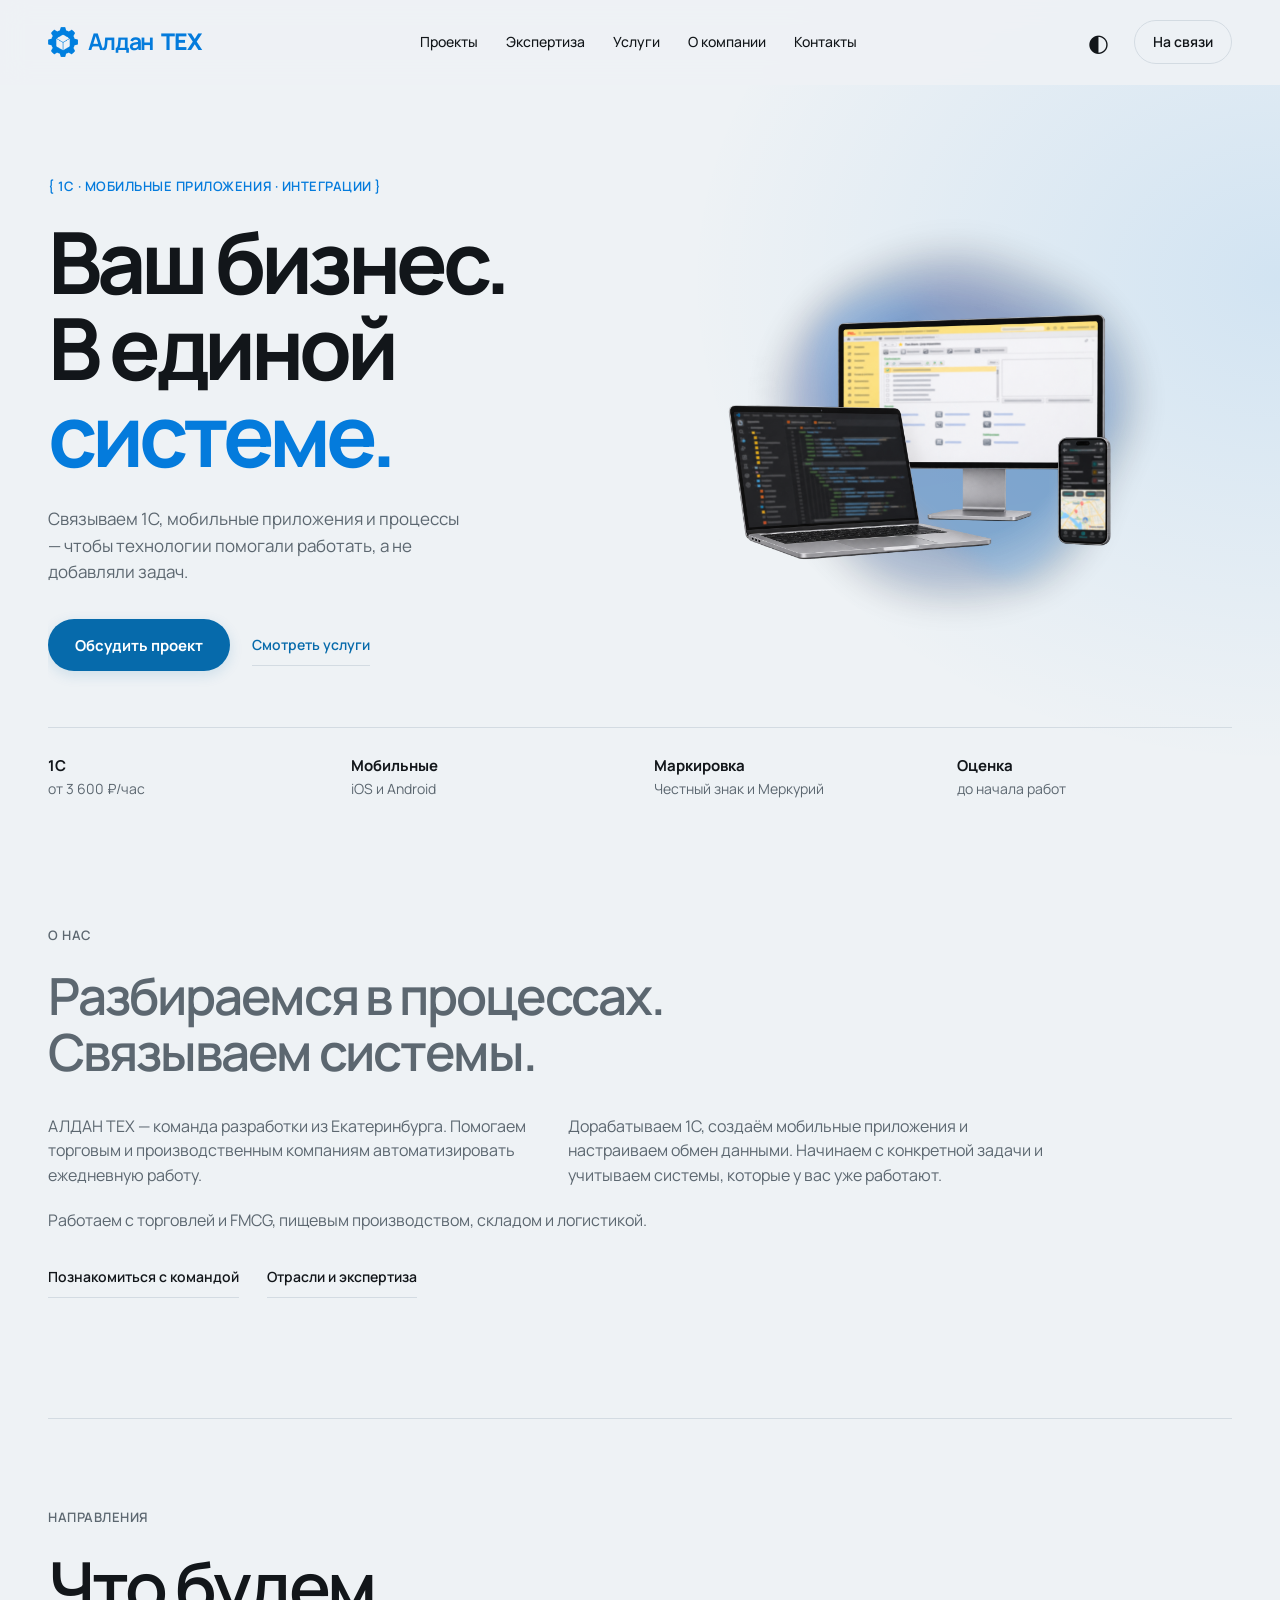
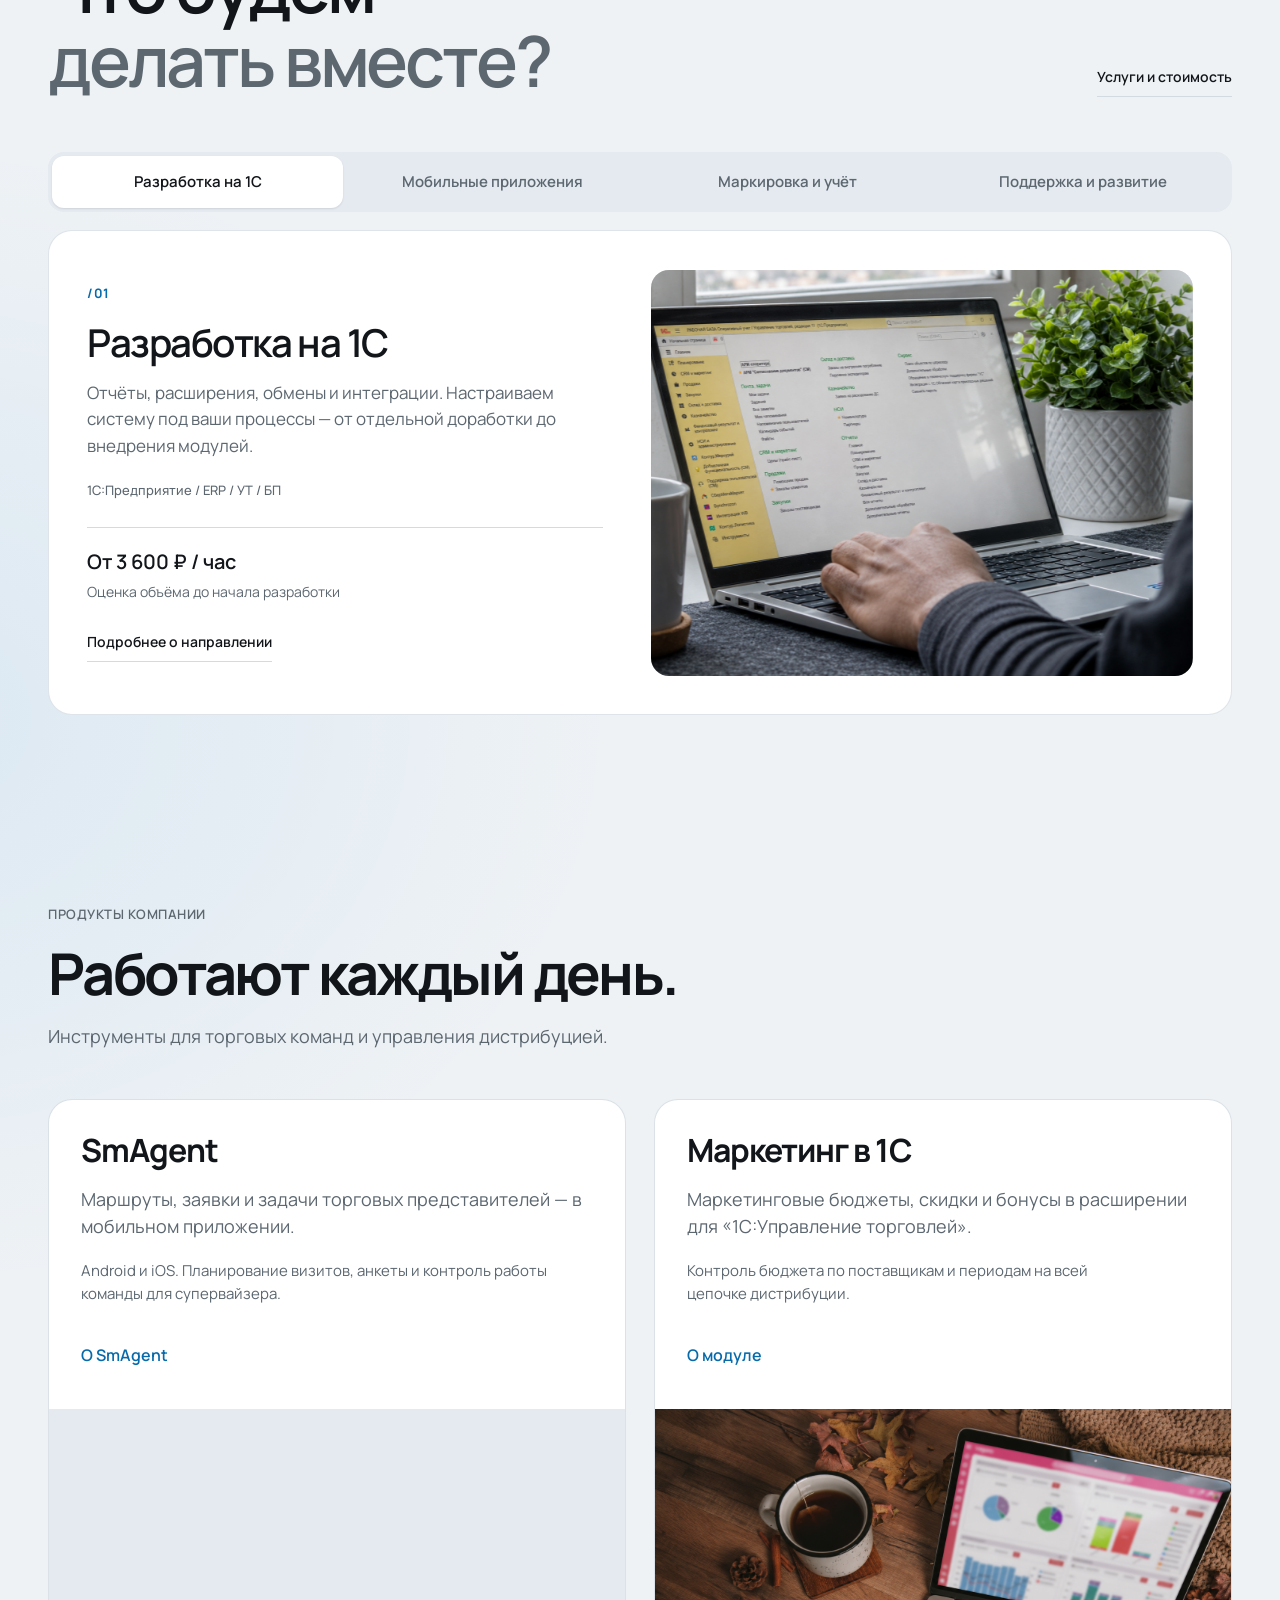
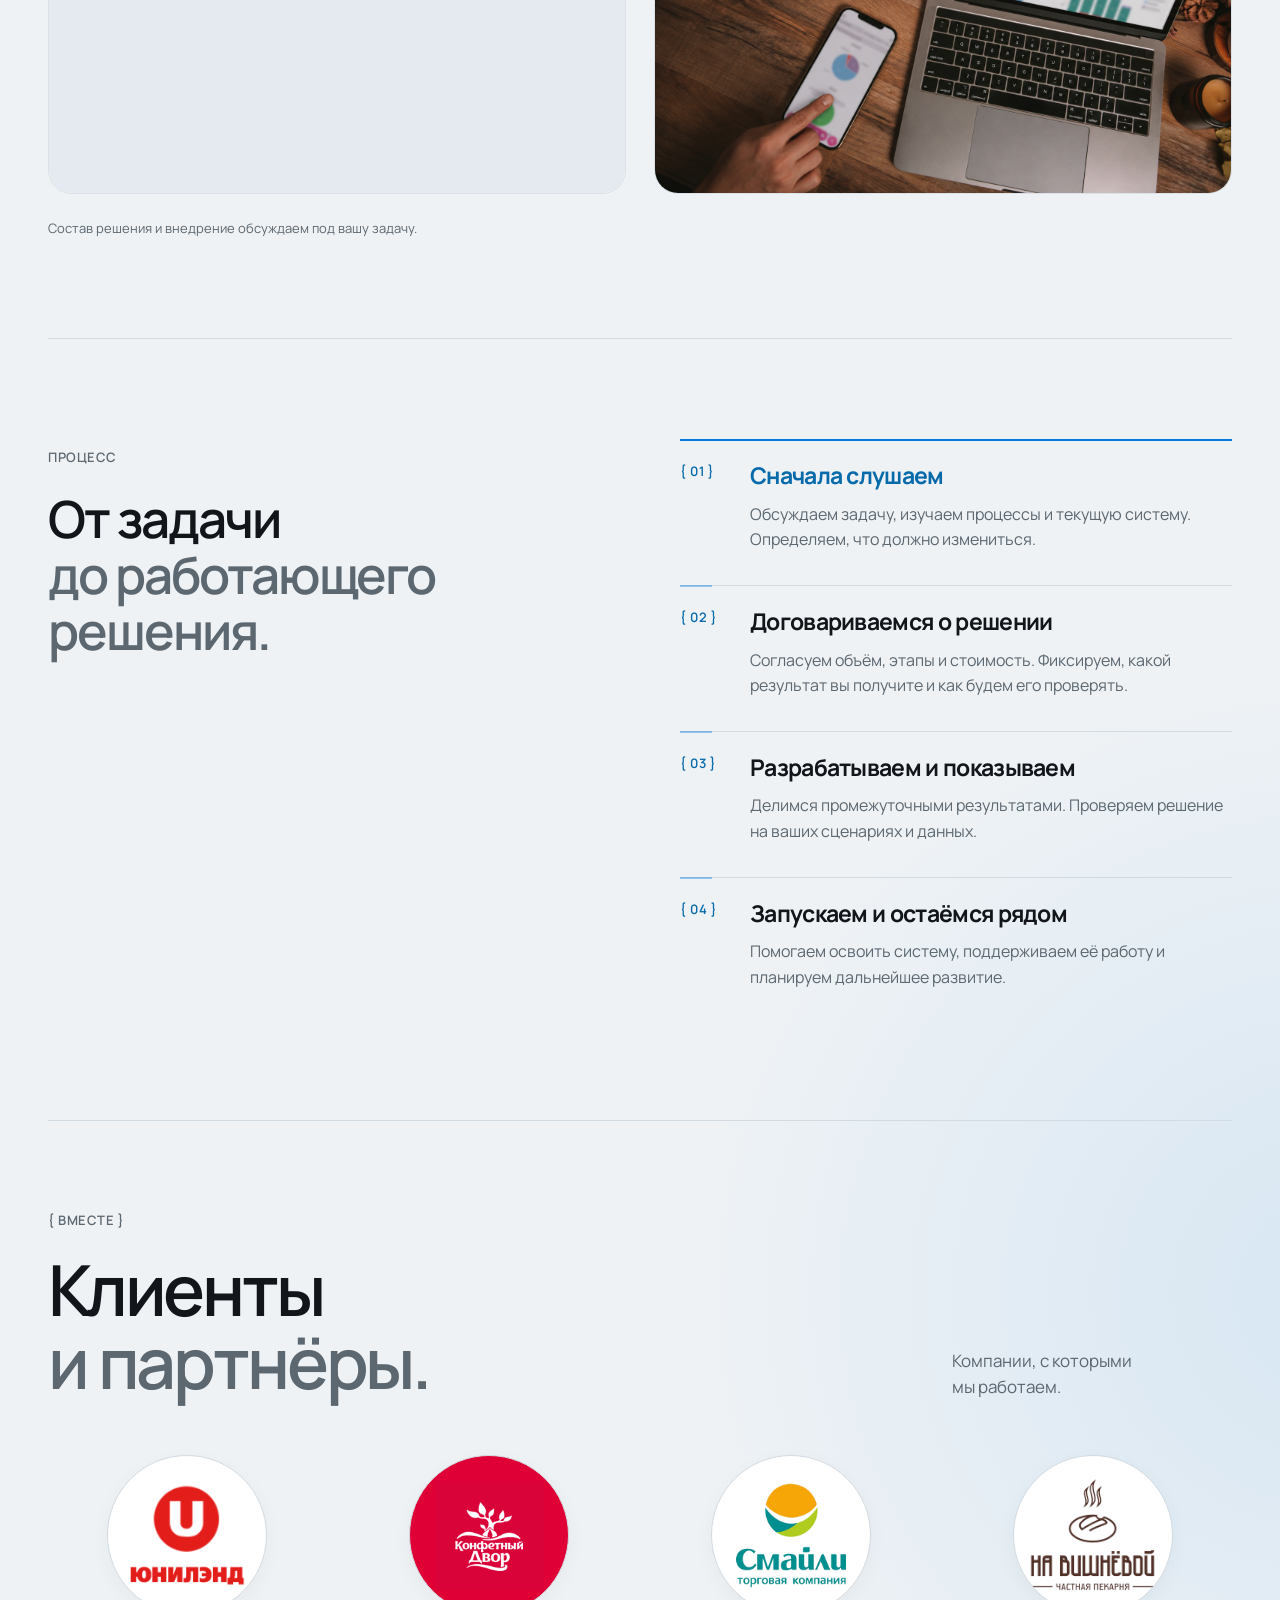
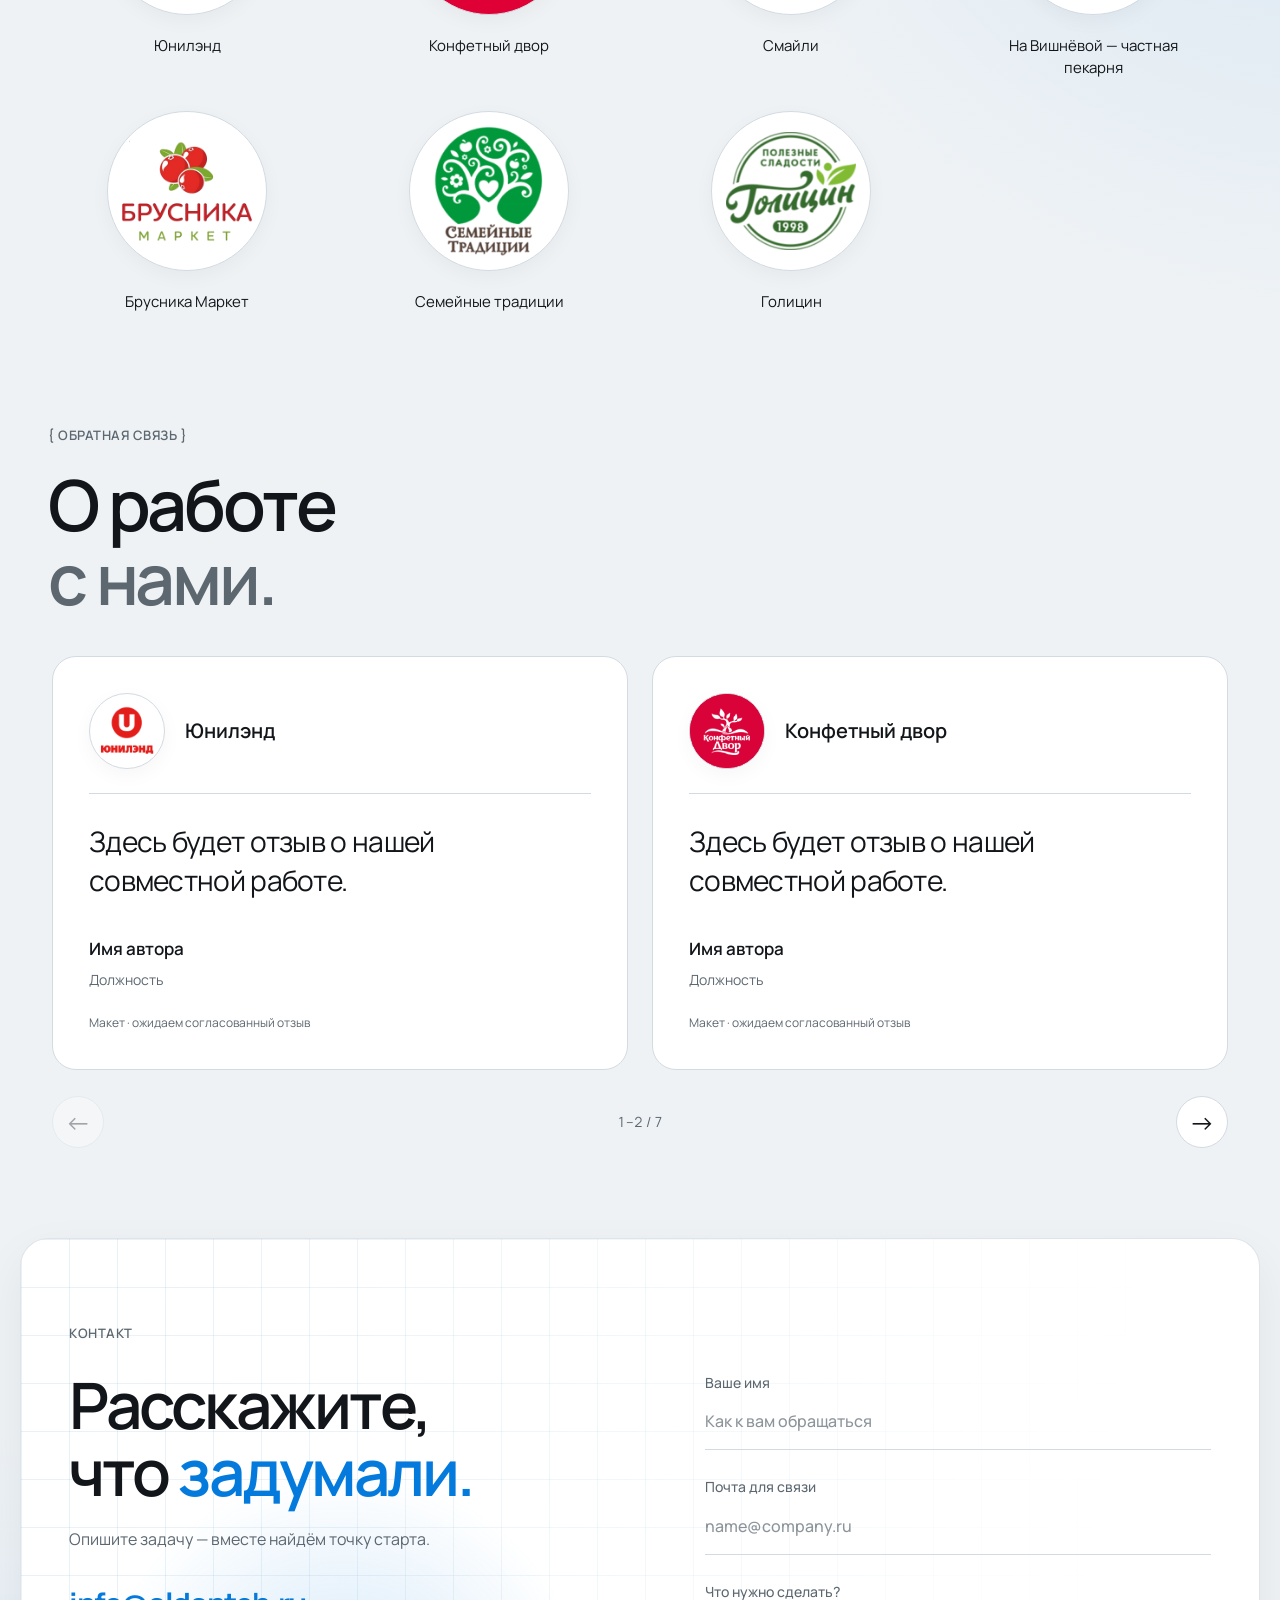
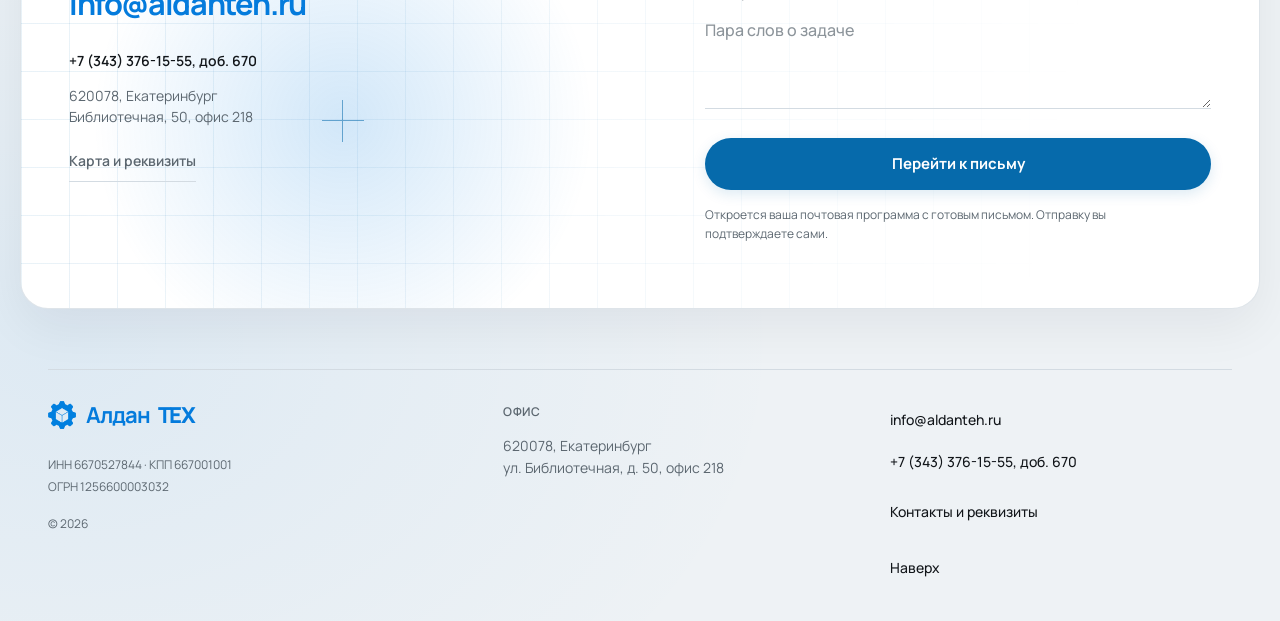
==== commit f4b2f034: "Сайт: обновлены изображения и оформление, очищены ресурсы и документация" ====
--- a/index.html
+++ b/index.html
@@ -25,11 +25,11 @@
         <link rel="preconnect" href="https://fonts.gstatic.com" crossorigin>
         <link rel="stylesheet" href="https://fonts.googleapis.com/css2?family=Manrope:wght@400;500;600;700;800&display=swap">
         <link rel="stylesheet" href="assets/css/components.css?v=20261116-smaily-fit">
-        <link rel="stylesheet" href="assets/css/main.css?v=20261116-smaily-fit">
+        <link rel="stylesheet" href="assets/css/main.css?v=20261116-cloud-inset">
         <script src="assets/js/theme.js"></script>
         <script src="assets/js/main.js" defer></script>
         <script src="assets/js/motion.js" defer></script>
-        <script src="assets/js/fluid.js" defer></script>
+        <script src="assets/js/fluid.js?v=cloud-inset" defer></script>
         <script src="assets/js/contact-map.js" defer></script>
         <script src="assets/js/testimonials.js?v=3" defer></script>
         <script type="application/ld+json">
@@ -89,7 +89,7 @@
                     </div>
                     <div class="hero-art" data-tilt data-parallax="0.065">
                         <div class="core-object" aria-hidden="true"><img src="assets/images/system-core.svg" width="600" height="600" alt=""></div>
-                        <img class="hero-devices" src="assets/images/hero-devices.png" width="1024" height="682" alt="Монитор с кодом, ноутбук и смартфон с маршрутом" fetchpriority="high">
+                        <img class="hero-devices" src="assets/images/hero-devices.png?v=screens-2" width="1024" height="682" alt="Монитор с 1С, ноутбук с редактором кода и смартфон со SmAgent" fetchpriority="high">
                     </div>
                 </div>
                 <ul class="offer-rail" aria-label="Ключевые условия">
@@ -143,7 +143,7 @@
                                 <a class="text-link" href="services/1c/index.html">Подробнее о направлении</a>
                             </div>
                             <figure class="service-visual">
-                                <img src="assets/images/services/1c-development.png" width="1536" height="1024" loading="lazy" decoding="async" alt="Разработка в конфигураторе 1С: дерево объектов и программный модуль">
+                                <img src="assets/images/services/development-home.png" width="1536" height="1024" loading="lazy" decoding="async" alt="Работа с 1С на ноутбуке">
                             </figure>
                         </article>
                         <article class="service-pane" id="pane-mobile" role="tabpanel" aria-labelledby="tab-mobile">
@@ -182,7 +182,7 @@
                                 <a class="text-link" href="services/index.html#support">Подробнее о направлении</a>
                             </div>
                             <figure class="service-visual">
-                                <img src="assets/images/services/infrastructure.jpg" width="1536" height="1024" loading="lazy" decoding="async" alt="Серверная инфраструктура с организованными соединениями">
+                                <img src="assets/images/services/support-wiring.jpg" width="1800" height="2250" loading="lazy" decoding="async" alt="Провода и клеммы в шкафу управления">
                             </figure>
                         </article>
                     </div>
@@ -203,7 +203,7 @@
                             <p class="product-detail">Android и iOS. Планирование визитов, анкеты и контроль работы команды для супервайзера.</p>
                             <a class="text-link" href="projects/smagent/index.html">О SmAgent</a>
                         </div>
-                        <a class="product-preview" href="projects/smagent/index.html" aria-label="Посмотреть возможности SmAgent"><img src="assets/images/projects/smagent/catalog.jpg" width="1920" height="1084" loading="lazy" decoding="async" alt="Каталог SmAgent на планшете: товары, цены и остатки"></a>
+                        <a class="product-preview" href="projects/smagent/index.html" aria-label="Посмотреть возможности SmAgent"><img src="assets/images/projects/smagent/splash-devices.png" width="1536" height="1024" loading="lazy" decoding="async" alt="Заставка SmAgent на планшете и смартфоне"></a>
                     </article>
                     <article class="product-card">
                         <div class="product-copy">
@@ -212,7 +212,7 @@
                             <p class="product-detail">Контроль бюджета по поставщикам и периодам на всей цепочке дистрибуции.</p>
                             <a class="text-link" href="projects/marketing/index.html">О модуле</a>
                         </div>
-                        <a class="product-preview" href="projects/marketing/index.html" aria-label="Посмотреть возможности маркетинга в 1С"><img src="assets/images/projects/555.png" width="1721" height="669" loading="lazy" decoding="async" alt="Условия и бонусы акции в модуле маркетинга 1С"></a>
+                        <a class="product-preview" href="projects/marketing/index.html" aria-label="Посмотреть возможности маркетинга в 1С"><img src="assets/images/projects/marketing-cover.png" width="1536" height="1024" loading="lazy" decoding="async" alt="Аналитика на экранах ноутбука и смартфона"></a>
                     </article>
                 </div>
                 <p class="project-note">Состав решения и внедрение обсуждаем под вашу задачу.</p>
--- a/assets/css/main.css
+++ b/assets/css/main.css
@@ -55,10 +55,11 @@
     font-weight: 400;
     line-height: 1.55;
     background:
-        radial-gradient(1200px 560px at 88% -8%, var(--bg-glow), transparent 58%),
-        radial-gradient(900px 480px at -10% 18%, color-mix(in srgb, var(--blue) 10%, transparent), transparent 55%),
+        radial-gradient(ellipse 760px 620px at 100% 4%, color-mix(in srgb, var(--blue) 12%, transparent), transparent 78%),
+        radial-gradient(ellipse 900px 720px at -8% 33%, color-mix(in srgb, var(--blue) 8%, transparent), transparent 80%),
+        radial-gradient(ellipse 820px 780px at 105% 64%, color-mix(in srgb, var(--blue) 10%, transparent), transparent 80%),
+        radial-gradient(ellipse 900px 650px at 5% 96%, color-mix(in srgb, var(--blue) 7%, transparent), transparent 80%),
         var(--bg);
-    background-attachment: fixed;
 }
 .theme-switching, .theme-switching * { transition: none !important; }
 ::selection { background: var(--blue); color: white; }
@@ -285,7 +286,11 @@
 .core-object img { display: block; width: 100%; height: 100%; animation: core-breathe 9s ease-in-out infinite; }
 .fluid-canvas { position: absolute; inset: 0; width: 100%; height: 100%; }
 .has-fluid > img { visibility: hidden; animation: none; }
-.core-object.has-fluid { transition: none; }
+.core-object.has-fluid {
+    inset: 0;
+    transition: none;
+    mask-image: radial-gradient(ellipse closest-side at 50% 50%, #000 42%, transparent 88%);
+}
 .hero-art:has(.has-fluid) .core-orbit { opacity: 0; }
 .core-orbit { position: absolute; inset: 22px; border: 1px dashed color-mix(in srgb, var(--line) 80%, var(--blue) 20%); border-radius: 50%; }
 .core-orbit::before, .core-orbit::after { position: absolute; content: "+"; color: var(--muted); font-size: 17px; left: 50%; top: -11px; }
@@ -295,7 +300,7 @@
     z-index: 2;
     left: 50%;
     top: 50%;
-    width: 94%;
+    width: 80%;
     height: auto;
     transform: translate(-50%, -45%);
     pointer-events: none;
@@ -1013,8 +1018,8 @@
 .home-page .product-copy { display: flex; flex-direction: column; align-items: flex-start; }
 .home-page .product-copy .text-link { margin-top: auto; padding-top: 26px; }
 .home-page .product-copy .product-detail { margin-bottom: 12px; }
-.home-page .product-preview { aspect-ratio: 16 / 10; padding: 18px; background: var(--surface-alt); }
-.home-page .product-preview img { object-fit: contain; object-position: center; border-radius: 6px; }
+.home-page .product-preview { aspect-ratio: 3 / 2; padding: 0; background: var(--surface-alt); border-top: 0; }
+.home-page .product-preview img { object-fit: cover; object-position: center; border-radius: 0; outline: none; }
 .home-page .process { display: block; border-top: 1px solid var(--line); }
 .home-page .process-copy > h2 { max-width: 900px; }
 .home-page .process-list { display: grid; grid-template-columns: repeat(4, minmax(0, 1fr)); gap: 28px; margin-top: 52px; }
@@ -1031,7 +1036,7 @@
     .home-page .service-pane { padding: 20px; }
     .home-page .service-visual { aspect-ratio: 3 / 2; }
     .home-page .product-copy { padding: 26px; }
-    .home-page .product-preview { padding: 10px; }
+    .home-page .product-preview { padding: 0; }
     .home-page .process-list { grid-template-columns: 1fr; gap: 24px; margin-top: 32px; }
     .home-page .process-list h3 { margin-top: 0; }
 }
@@ -1101,3 +1106,67 @@
 @media (min-width: 1001px) { .partner-grid { grid-template-columns: repeat(4, minmax(0, 1fr)); } }
 
 .partner-icon img[src*="smaily-clear"] { width: 70%; height: 70%; }
+
+.home-page .product-heading { text-align: left; margin-inline: 0; max-width: 900px; }
+.home-page .project-note { text-align: left; }
+.product-preview img, .direction-visual img { transition: transform .6s var(--ease); }
+.direction-row { transition: border-color .25s var(--ease); }
+.text-link { transition: color .2s, border-color .2s; }
+.service-tab { transition: color .2s; }
+.service-tab:active { color: var(--blue-text); }
+.product-card:focus-within, .direction-row:focus-within { border-color: var(--blue); }
+.home-page .process-list article { position: relative; }
+.home-page .process-list article::before {
+    content: "";
+    position: absolute;
+    top: -1px;
+    left: 0;
+    width: 40px;
+    height: 2px;
+    background: var(--blue);
+}
+@media (min-width: 1001px) {
+    .home-page .product-grid { align-items: stretch; gap: 28px; }
+    .home-page .product-copy { padding: 32px; }
+    .home-page .process-copy {
+        display: grid;
+        grid-template-columns: minmax(0, 1fr) minmax(0, 1fr);
+        column-gap: 80px;
+        align-items: start;
+    }
+    .home-page .process-copy > .section-label { grid-column: 1; grid-row: 1; }
+    .home-page .process-copy > h2 { grid-column: 1; grid-row: 2; position: sticky; top: 120px; }
+    .home-page .process-list { grid-column: 2; grid-row: 1 / 4; grid-template-columns: 1fr; margin-top: 0; gap: 32px; }
+    .home-page .process-list article { display: grid; grid-template-columns: 52px 1fr; gap: 18px; }
+    .home-page .process-list h3 { margin-top: 0; }
+    .direction-list { gap: 36px; }
+    .direction-row { padding: 36px; }
+    .direction-row:nth-child(even) .direction-visual { grid-column: 1; grid-row: 1; }
+    .direction-row:nth-child(even) .direction-copy { grid-column: 2; grid-row: 1; }
+}
+@media (hover: hover) and (pointer: fine) {
+    .product-card:hover .product-preview img, .direction-row:hover .direction-visual img { transform: scale(1.025); }
+    .direction-row:hover { border-color: color-mix(in srgb, var(--blue) 40%, var(--line)); }
+    .text-link:hover { color: var(--blue-text); border-color: var(--blue); }
+    .service-tab:hover { color: var(--blue-text); }
+}
+@media (prefers-reduced-motion: reduce) {
+    .product-preview img, .direction-visual img, .direction-row, .text-link, .service-tab { transition: none; }
+    .product-card:hover .product-preview img, .direction-row:hover .direction-visual img { transform: none; }
+}
+
+.home-page .process-list article::before {
+    width: 32px;
+    opacity: .4;
+    transition: width .5s var(--ease), opacity .3s;
+}
+.home-page .process-list article.is-current::before { width: 100%; opacity: 1; }
+.home-page .process-list article.is-current h3 { color: var(--blue-text); }
+.home-page .process-list h3 { transition: color .3s; }
+@media (prefers-reduced-motion: reduce) {
+    .home-page .process-list article::before, .home-page .process-list h3 { transition: none; }
+}
+
+@media (min-width: 851px) {
+    .hero-devices { left: 44%; }
+}
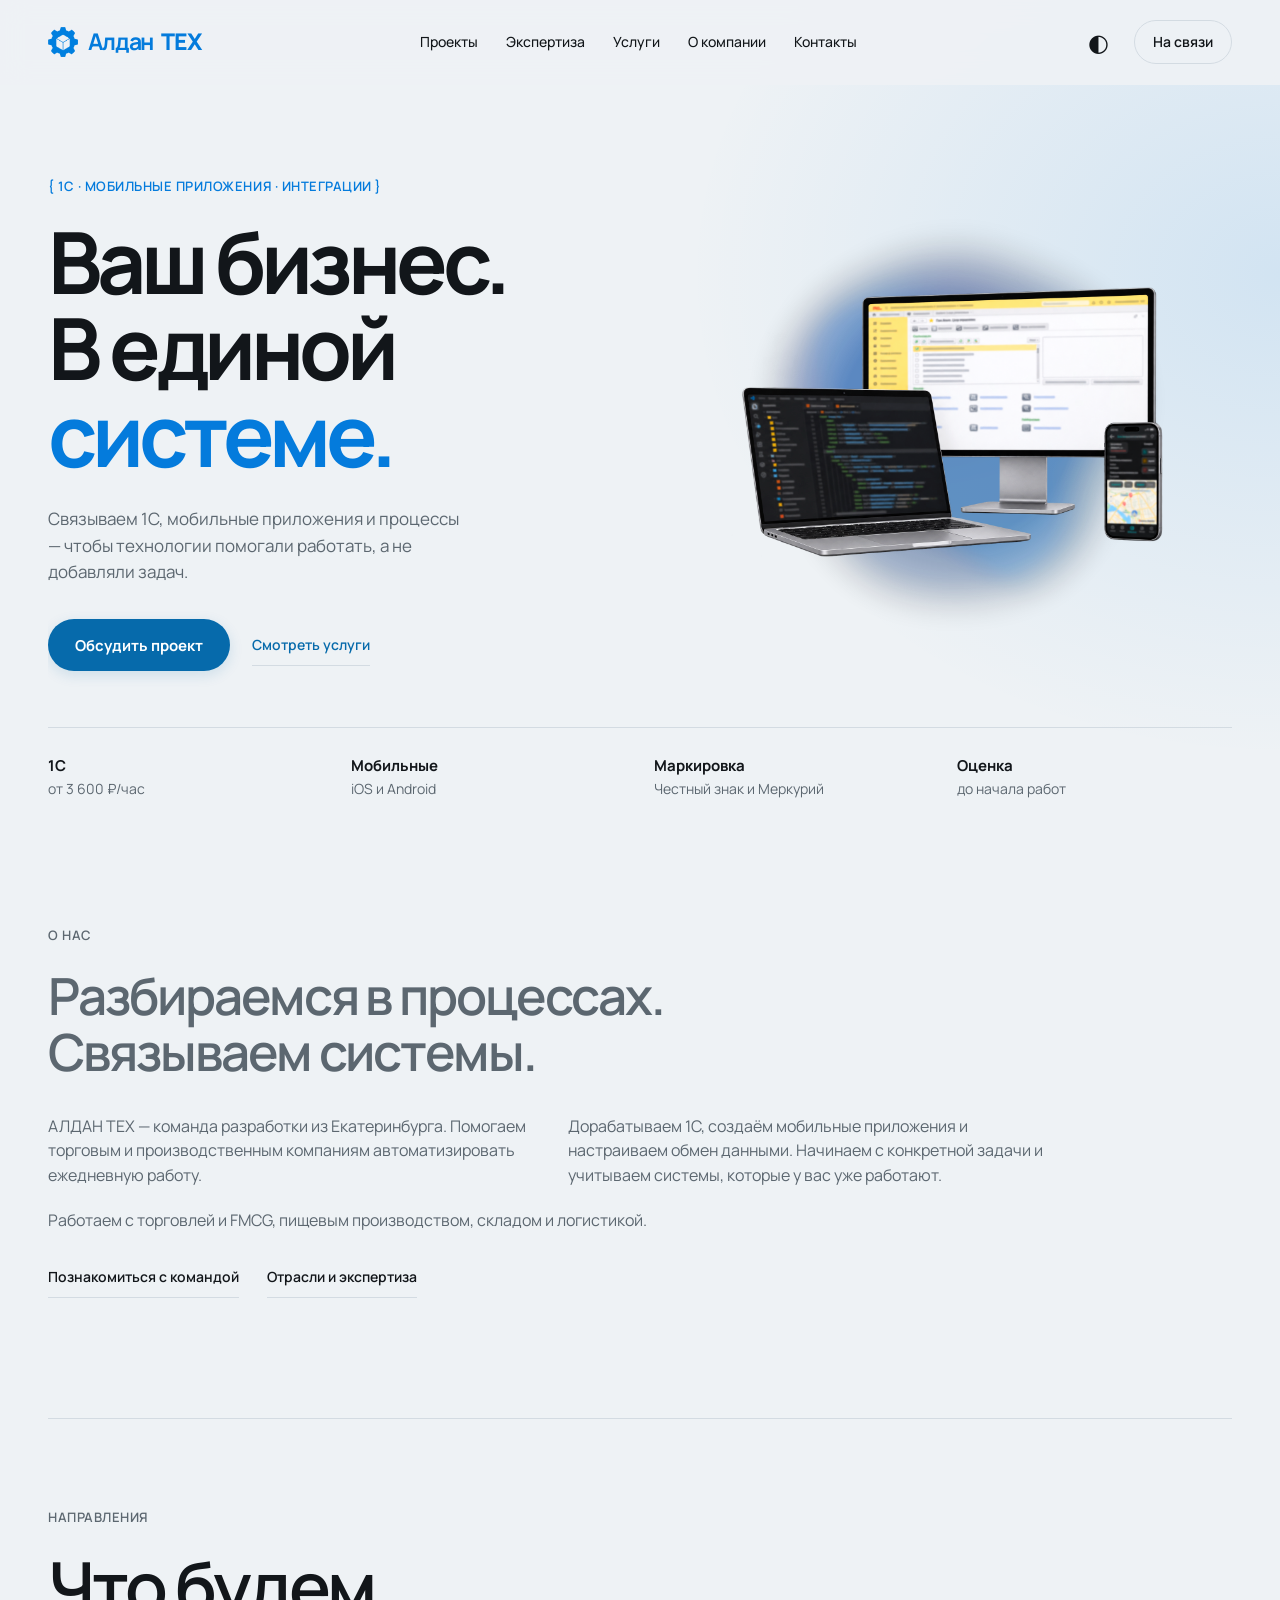
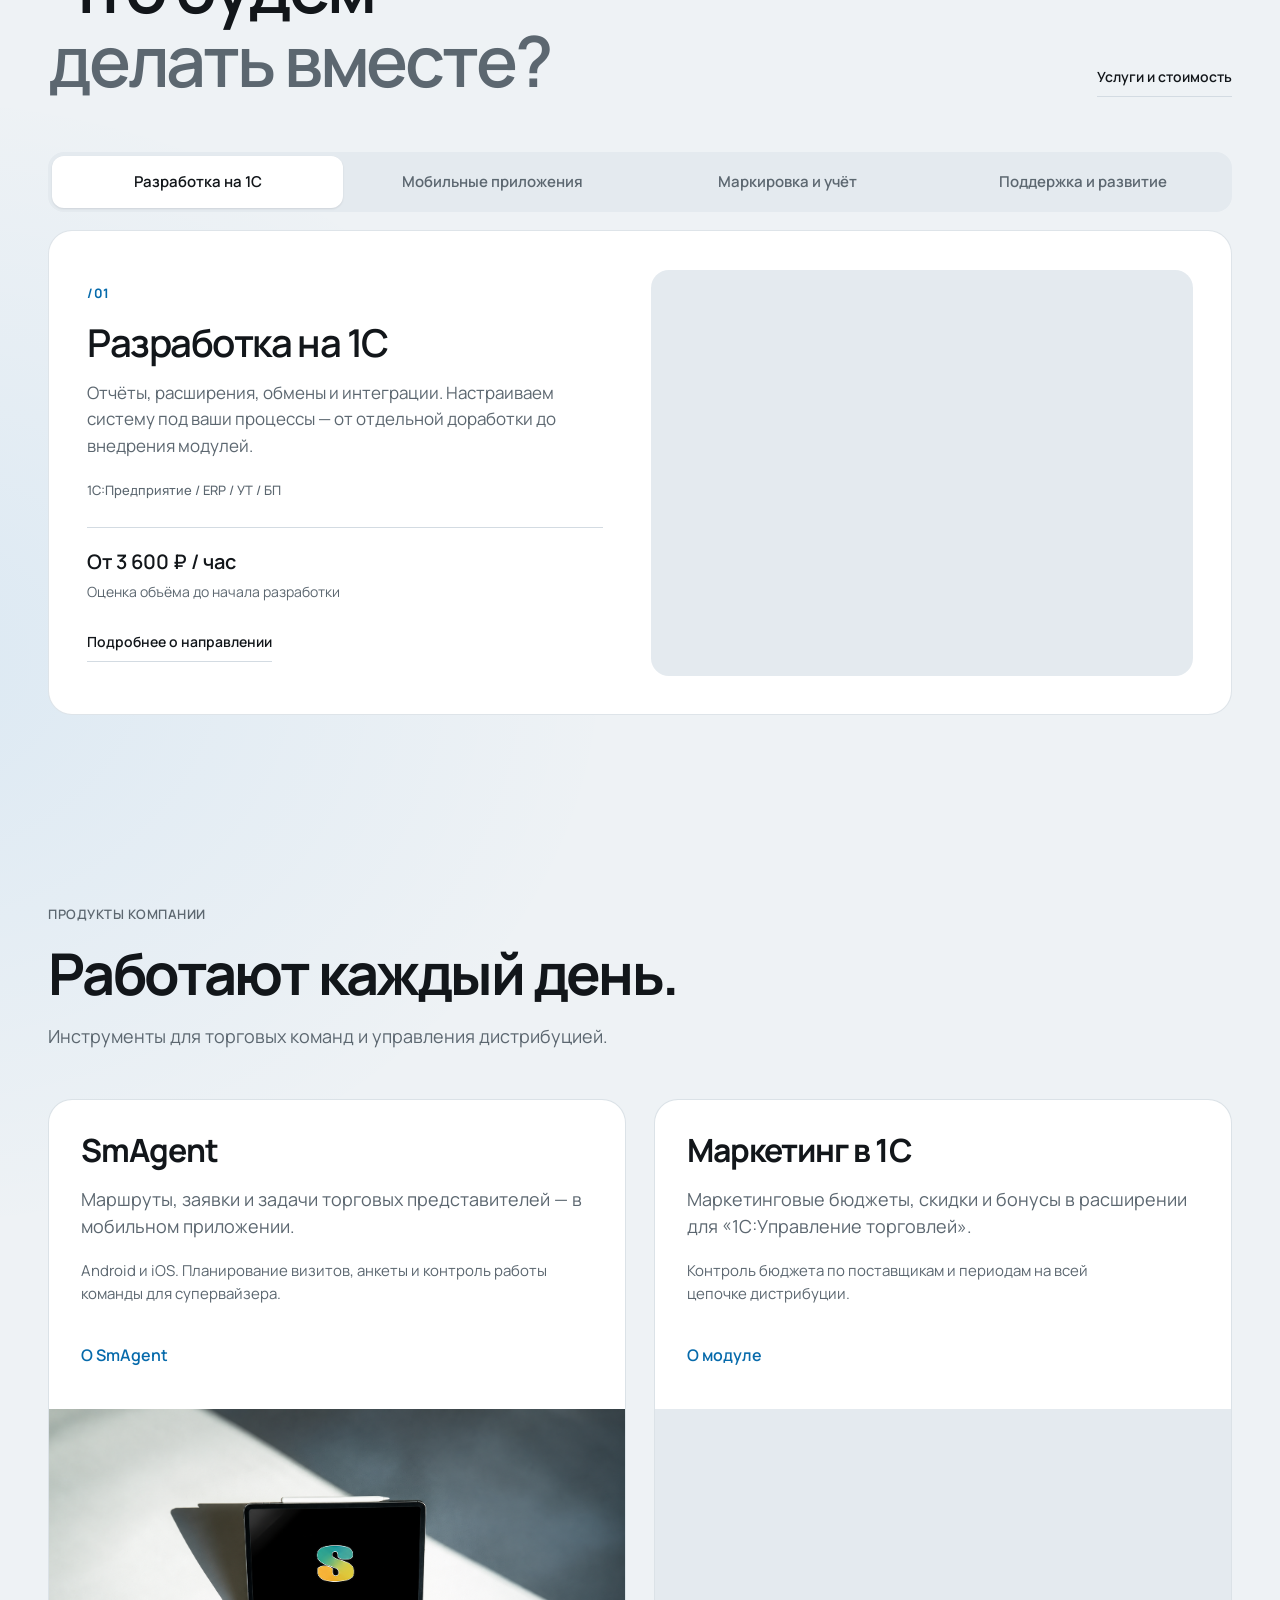
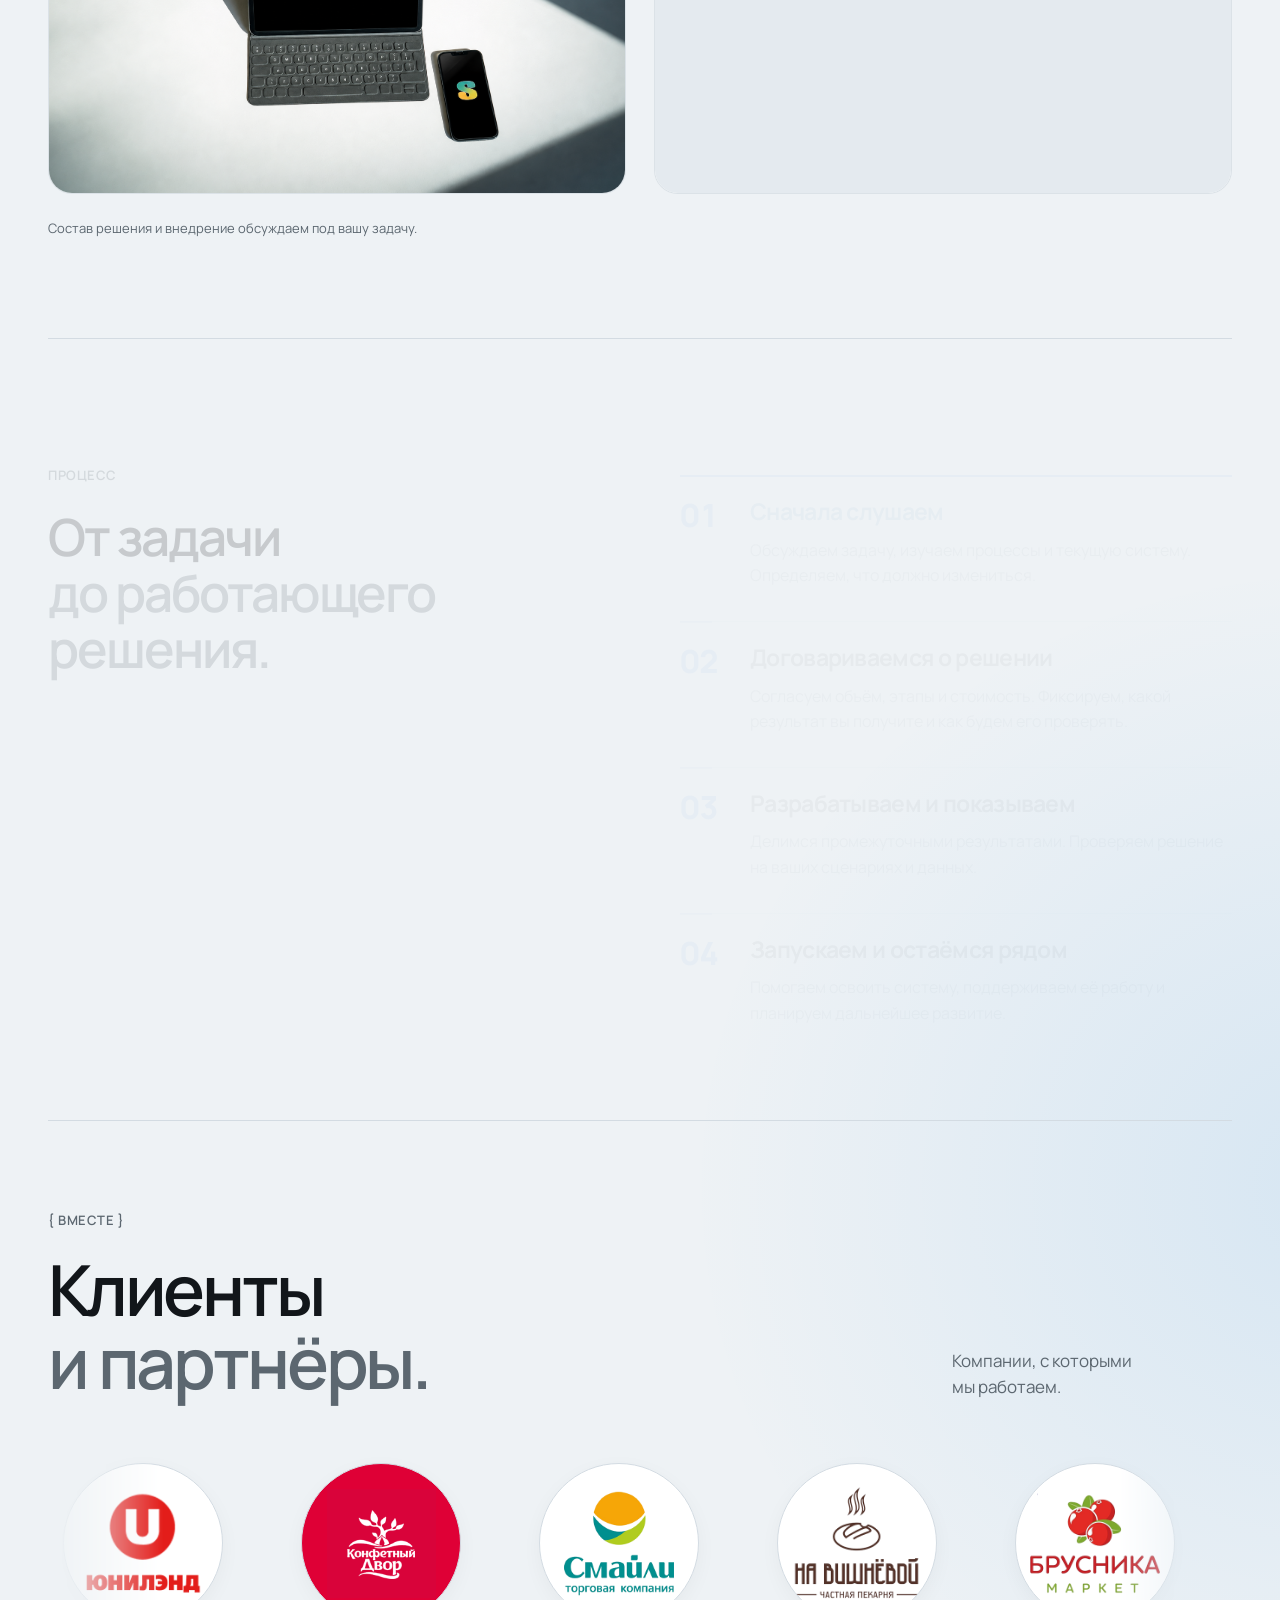
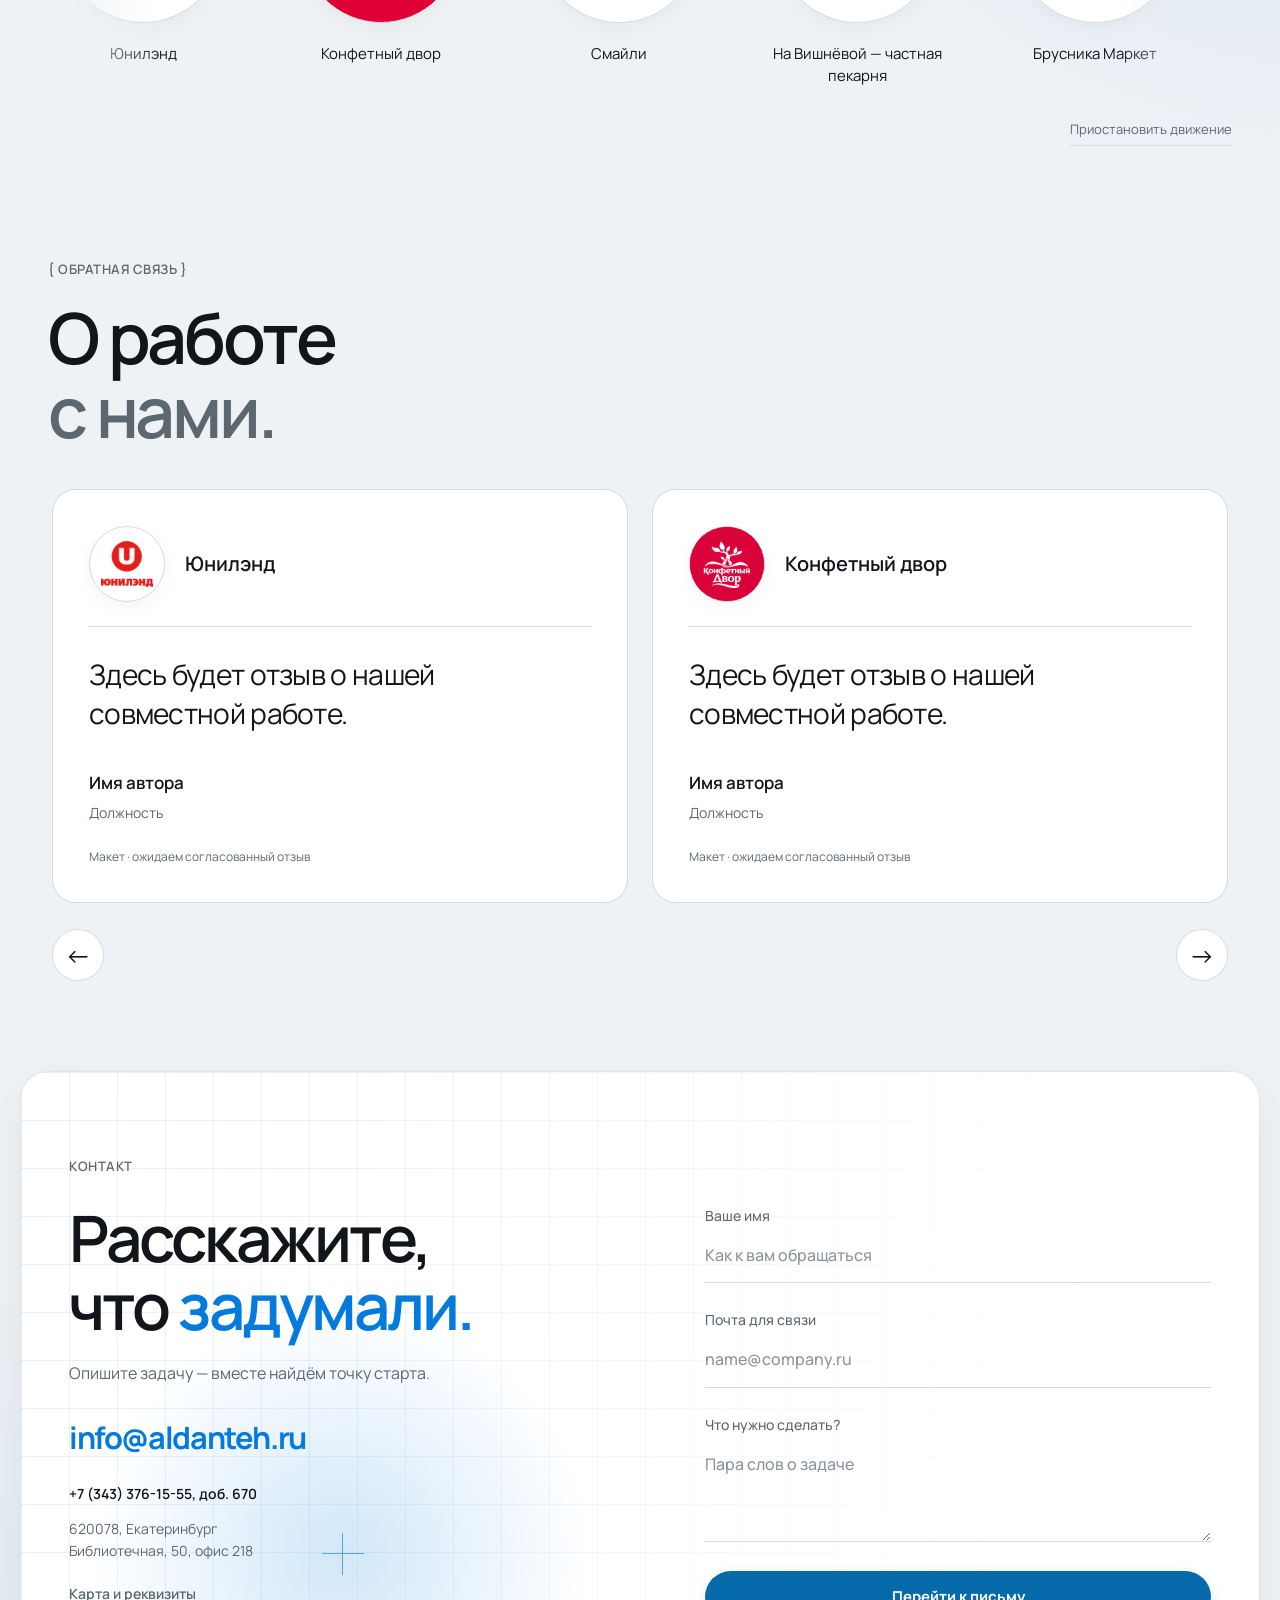
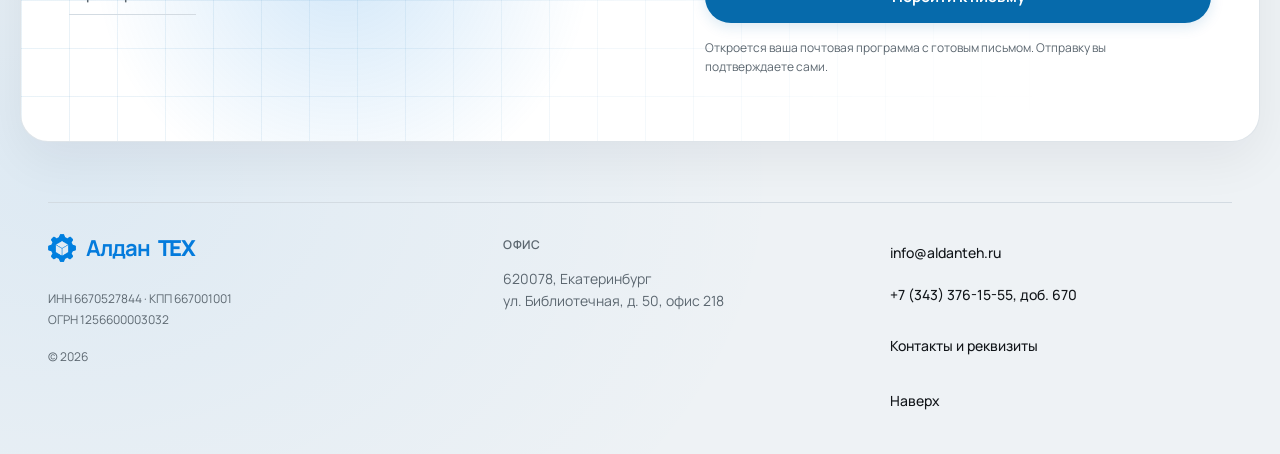
==== commit e33c7d62: "Сайт: оформление SmAgent, фильтры и циклические ленты клиентов и отзывов" ====
--- a/index.html
+++ b/index.html
@@ -25,13 +25,13 @@
         <link rel="preconnect" href="https://fonts.gstatic.com" crossorigin>
         <link rel="stylesheet" href="https://fonts.googleapis.com/css2?family=Manrope:wght@400;500;600;700;800&display=swap">
         <link rel="stylesheet" href="assets/css/components.css?v=20261116-smaily-fit">
-        <link rel="stylesheet" href="assets/css/main.css?v=20261116-cloud-inset">
+        <link rel="stylesheet" href="assets/css/main.css?v=20261116-partners-fade">
         <script src="assets/js/theme.js"></script>
         <script src="assets/js/main.js" defer></script>
-        <script src="assets/js/motion.js" defer></script>
+        <script src="assets/js/motion.js?v=partners-loop" defer></script>
         <script src="assets/js/fluid.js?v=cloud-inset" defer></script>
         <script src="assets/js/contact-map.js" defer></script>
-        <script src="assets/js/testimonials.js?v=3" defer></script>
+        <script src="assets/js/testimonials.js?v=loop-1?v=3" defer></script>
         <script type="application/ld+json">
             {
                 "@context": "https://schema.org",
@@ -224,28 +224,28 @@
                     <h2 id="process-title">От задачи<br><span class="muted">до работающего решения.</span></h2>
                     <div class="process-list">
                         <article>
-                            <span class="eyebrow">{ 01 }</span>
+                            <span class="eyebrow">01</span>
                             <div>
                                 <h3>Сначала слушаем</h3>
                                 <p>Обсуждаем задачу, изучаем процессы и текущую систему. Определяем, что должно измениться.</p>
                             </div>
                         </article>
                         <article>
-                            <span class="eyebrow">{ 02 }</span>
+                            <span class="eyebrow">02</span>
                             <div>
                                 <h3>Договариваемся о решении</h3>
                                 <p>Согласуем объём, этапы и стоимость. Фиксируем, какой результат вы получите и как будем его проверять.</p>
                             </div>
                         </article>
                         <article>
-                            <span class="eyebrow">{ 03 }</span>
+                            <span class="eyebrow">03</span>
                             <div>
                                 <h3>Разрабатываем и показываем</h3>
                                 <p>Делимся промежуточными результатами. Проверяем решение на ваших сценариях и данных.</p>
                             </div>
                         </article>
                         <article>
-                            <span class="eyebrow">{ 04 }</span>
+                            <span class="eyebrow">04</span>
                             <div>
                                 <h3>Запускаем и остаёмся рядом</h3>
                                 <p>Помогаем освоить систему, поддерживаем её работу и планируем дальнейшее развитие.</p>
@@ -322,7 +322,6 @@
                     </div>
                     <div class="testimonial-controls">
                         <button class="testimonial-prev" type="button" aria-label="Предыдущий отзыв" aria-controls="testimonial-track"><span aria-hidden="true">←</span></button>
-                        <span class="testimonial-counter" aria-live="polite" aria-atomic="true">1 / 7</span>
                         <button class="testimonial-next" type="button" aria-label="Следующий отзыв" aria-controls="testimonial-track"><span aria-hidden="true">→</span></button>
                     </div>
                 </div>
--- a/assets/css/main.css
+++ b/assets/css/main.css
@@ -300,9 +300,9 @@
     z-index: 2;
     left: 50%;
     top: 50%;
-    width: 80%;
+    width: 88%;
     height: auto;
-    transform: translate(-50%, -45%);
+    transform: translate(-50%, -50%);
     pointer-events: none;
 }
 
@@ -583,7 +583,7 @@
 .process { padding-block: 100px 130px; }
 .process-list { margin-top: 40px; display: grid; grid-template-columns: 1fr 1fr; gap: 28px 32px; }
 .process-list article { border-top: 1px solid var(--line); padding-top: 18px; }
-.process-list .eyebrow { color: var(--blue-text); }
+.process-list .eyebrow { color: var(--blue); font-size: 32px; font-weight: 800; line-height: 1.1; letter-spacing: -.03em; font-variant-numeric: tabular-nums; }
 .process-list h3 { font-size: 22px; line-height: 1.15; margin-top: 16px; font-weight: 700; transition: color .2s; }
 .process-list p { margin-top: 12px; font-size: 15px; color: var(--muted); }
 
@@ -1167,6 +1167,24 @@
     .home-page .process-list article::before, .home-page .process-list h3 { transition: none; }
 }
 
-@media (min-width: 851px) {
-    .hero-devices { left: 44%; }
-}
+:root:not([data-theme="dark"]) .hero-art .core-object { opacity: .95; }
+:root:not([data-theme="dark"]) .hero-devices { filter: contrast(1.07) saturate(1.08); }
+
+.partner-marquee { overflow: hidden; padding-block: 8px; --edge-fade: clamp(48px, 9vw, 150px); -webkit-mask-image: linear-gradient(to right, transparent, #000 var(--edge-fade), #000 calc(100% - var(--edge-fade)), transparent); mask-image: linear-gradient(to right, transparent, #000 var(--edge-fade), #000 calc(100% - var(--edge-fade)), transparent); }
+.partner-belt { display: flex; width: max-content; animation: partners-loop 48s linear infinite; }
+.partner-belt .partner-grid { display: flex; flex: none; gap: 48px; padding-right: 48px; }
+.partner-belt .partner-logo { width: 190px; flex: none; }
+.partner-marquee:hover .partner-belt, .partner-marquee:focus-within .partner-belt, .partner-marquee.is-paused .partner-belt { animation-play-state: paused; }
+.partner-pause { display: block; margin: 24px 0 0 auto; padding: 0 0 6px; background: none; border: 0; border-bottom: 1px solid var(--line); color: var(--muted); font: inherit; font-size: 13px; cursor: pointer; }
+@keyframes partners-loop { to { transform: translateX(-50%); } }
+@media (max-width: 600px) {
+    .partner-belt .partner-logo { width: 150px; }
+    .partner-belt .partner-grid { gap: 24px; padding-right: 24px; }
+}
+@media (prefers-reduced-motion: reduce) {
+    .partner-marquee { -webkit-mask-image: none; mask-image: none; }
+    .partner-belt { animation: none; width: auto; }
+    .partner-belt .partner-grid { display: grid; flex: 1; padding: 0; }
+    .partner-belt .partner-logo { width: auto; }
+    .partner-belt [aria-hidden="true"], .partner-pause { display: none; }
+}
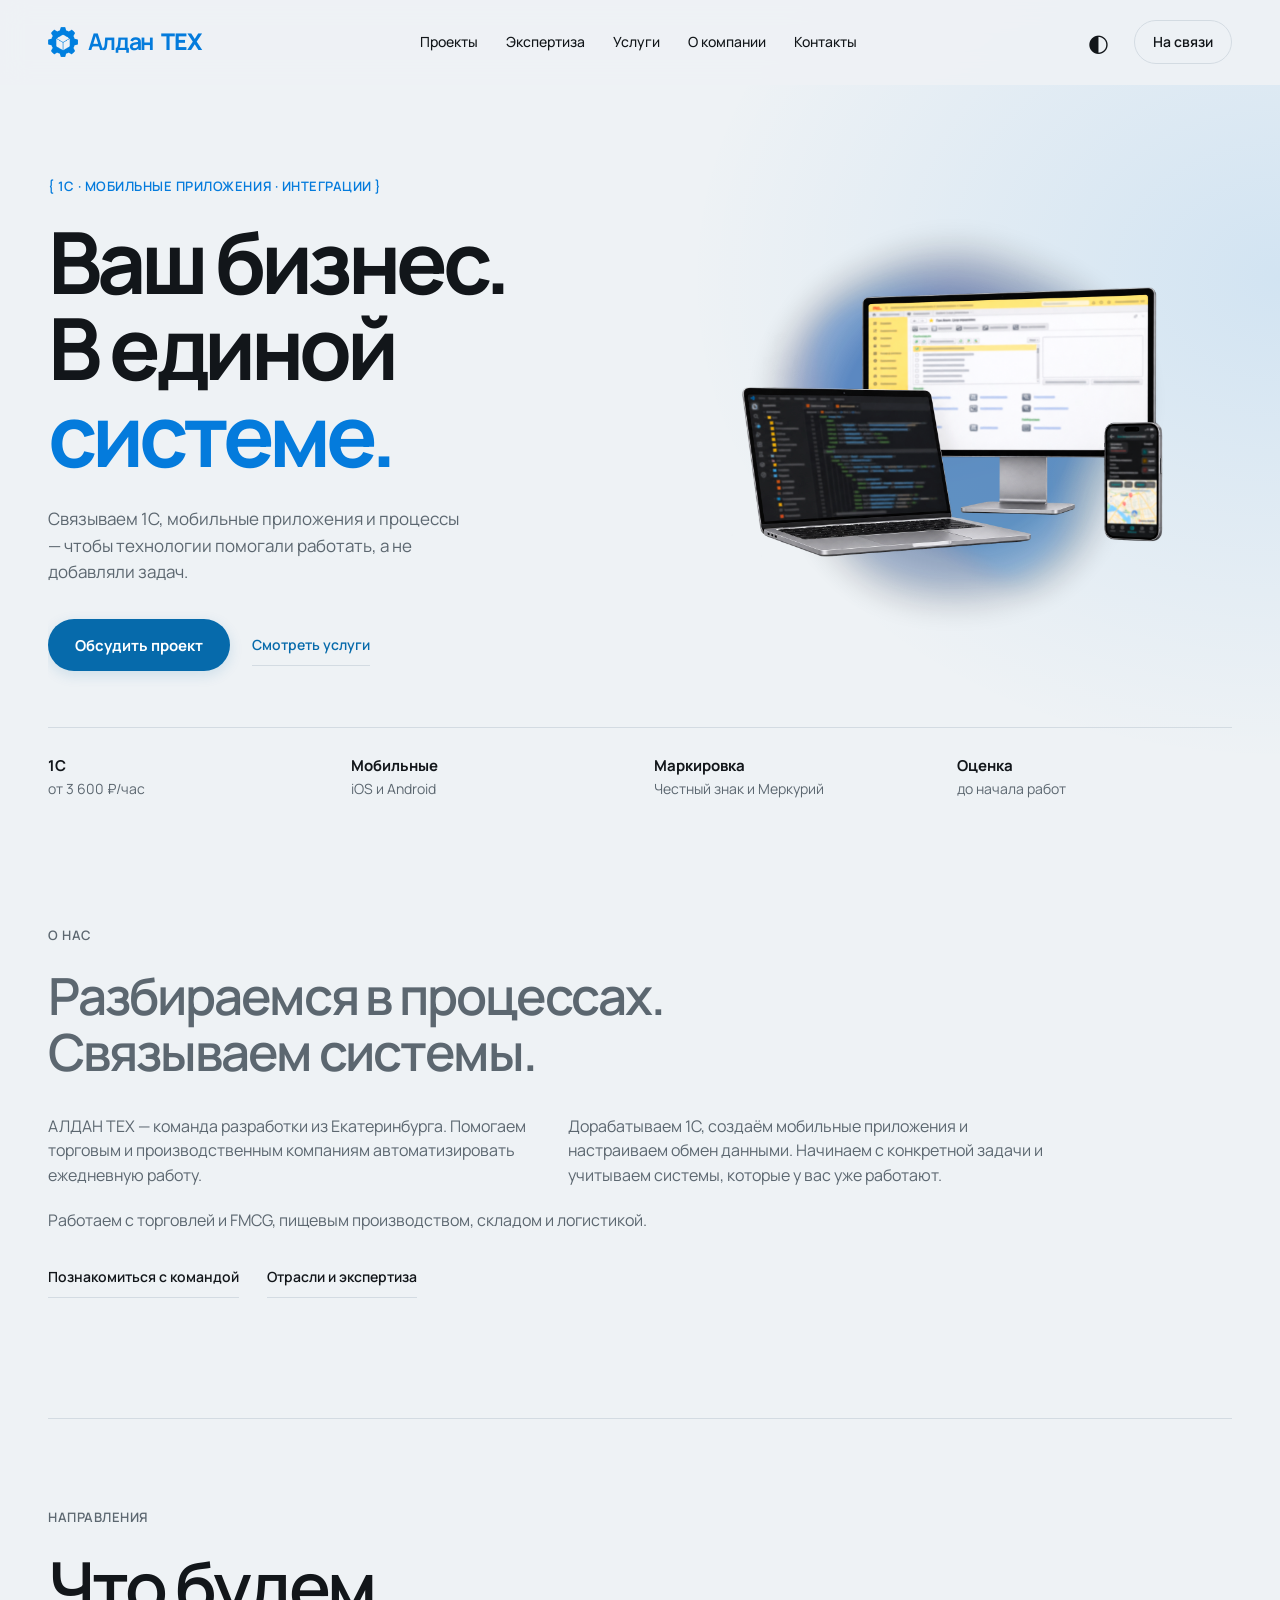
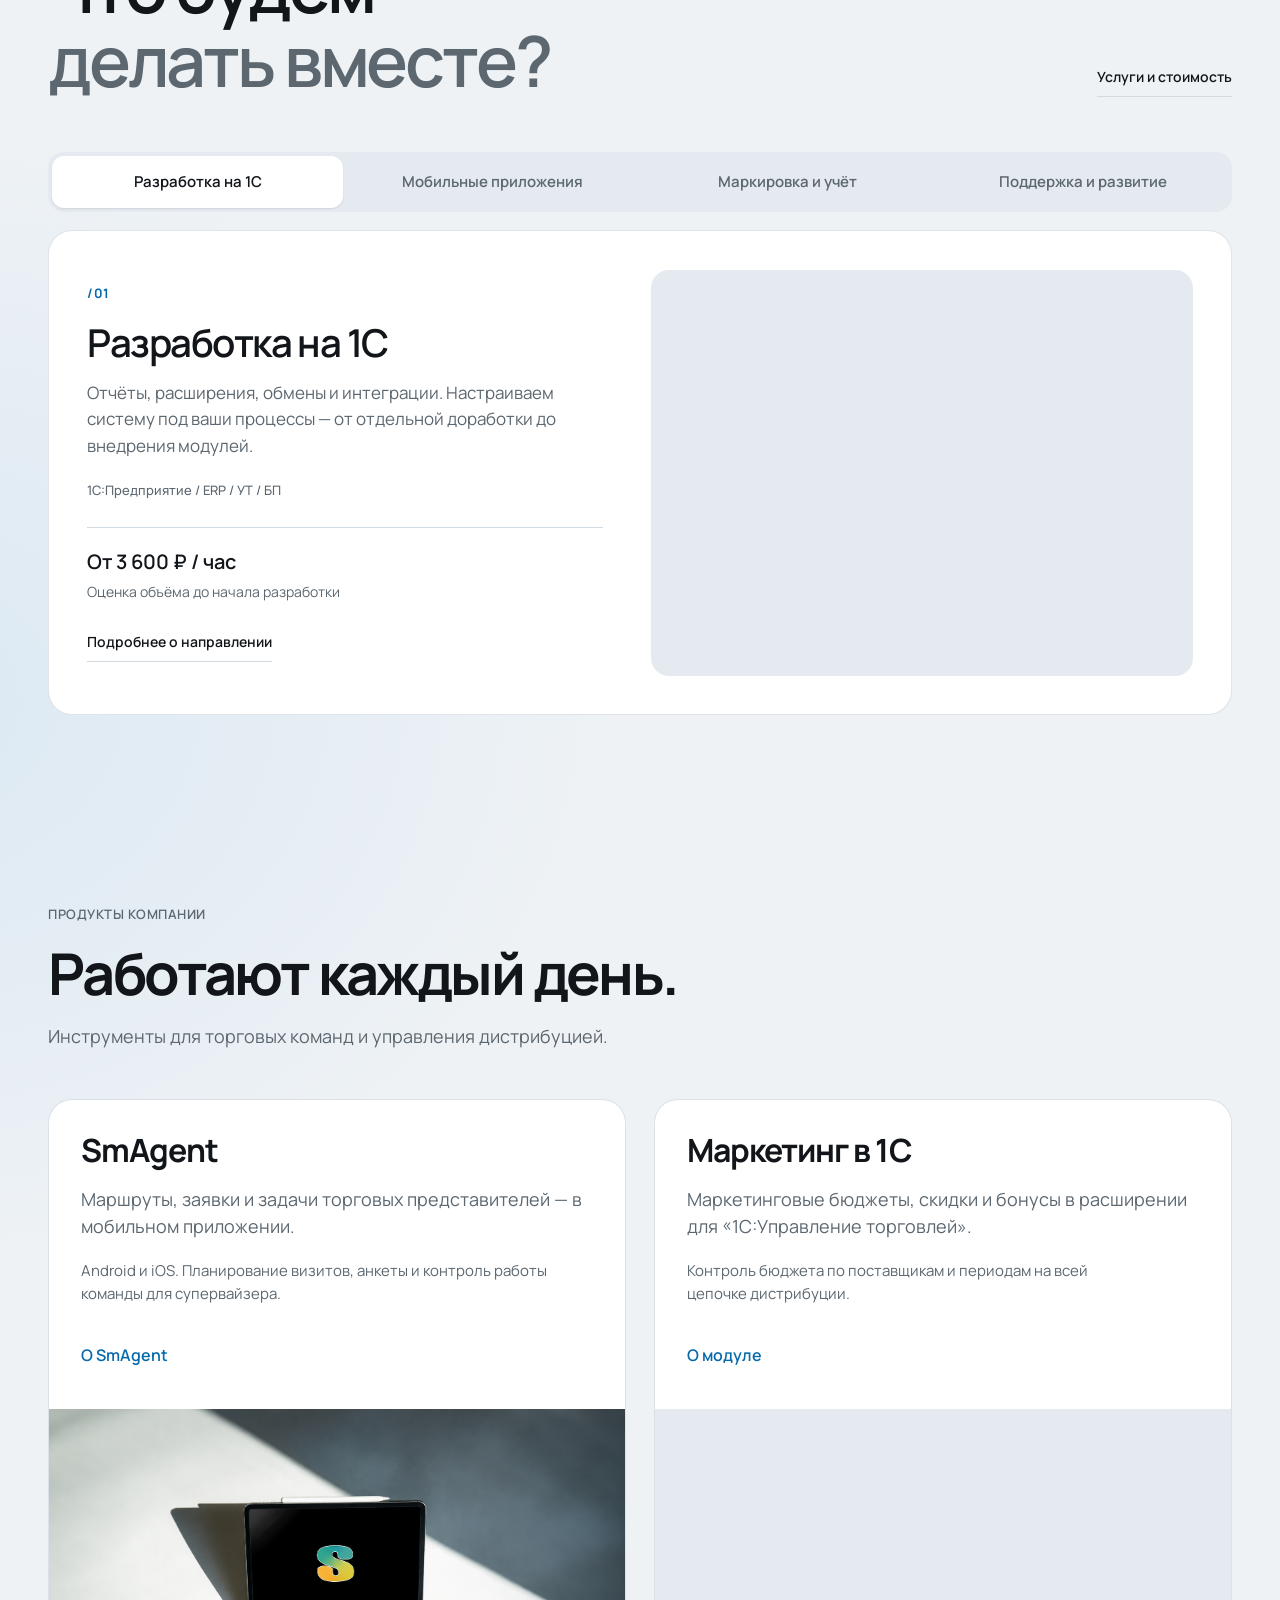
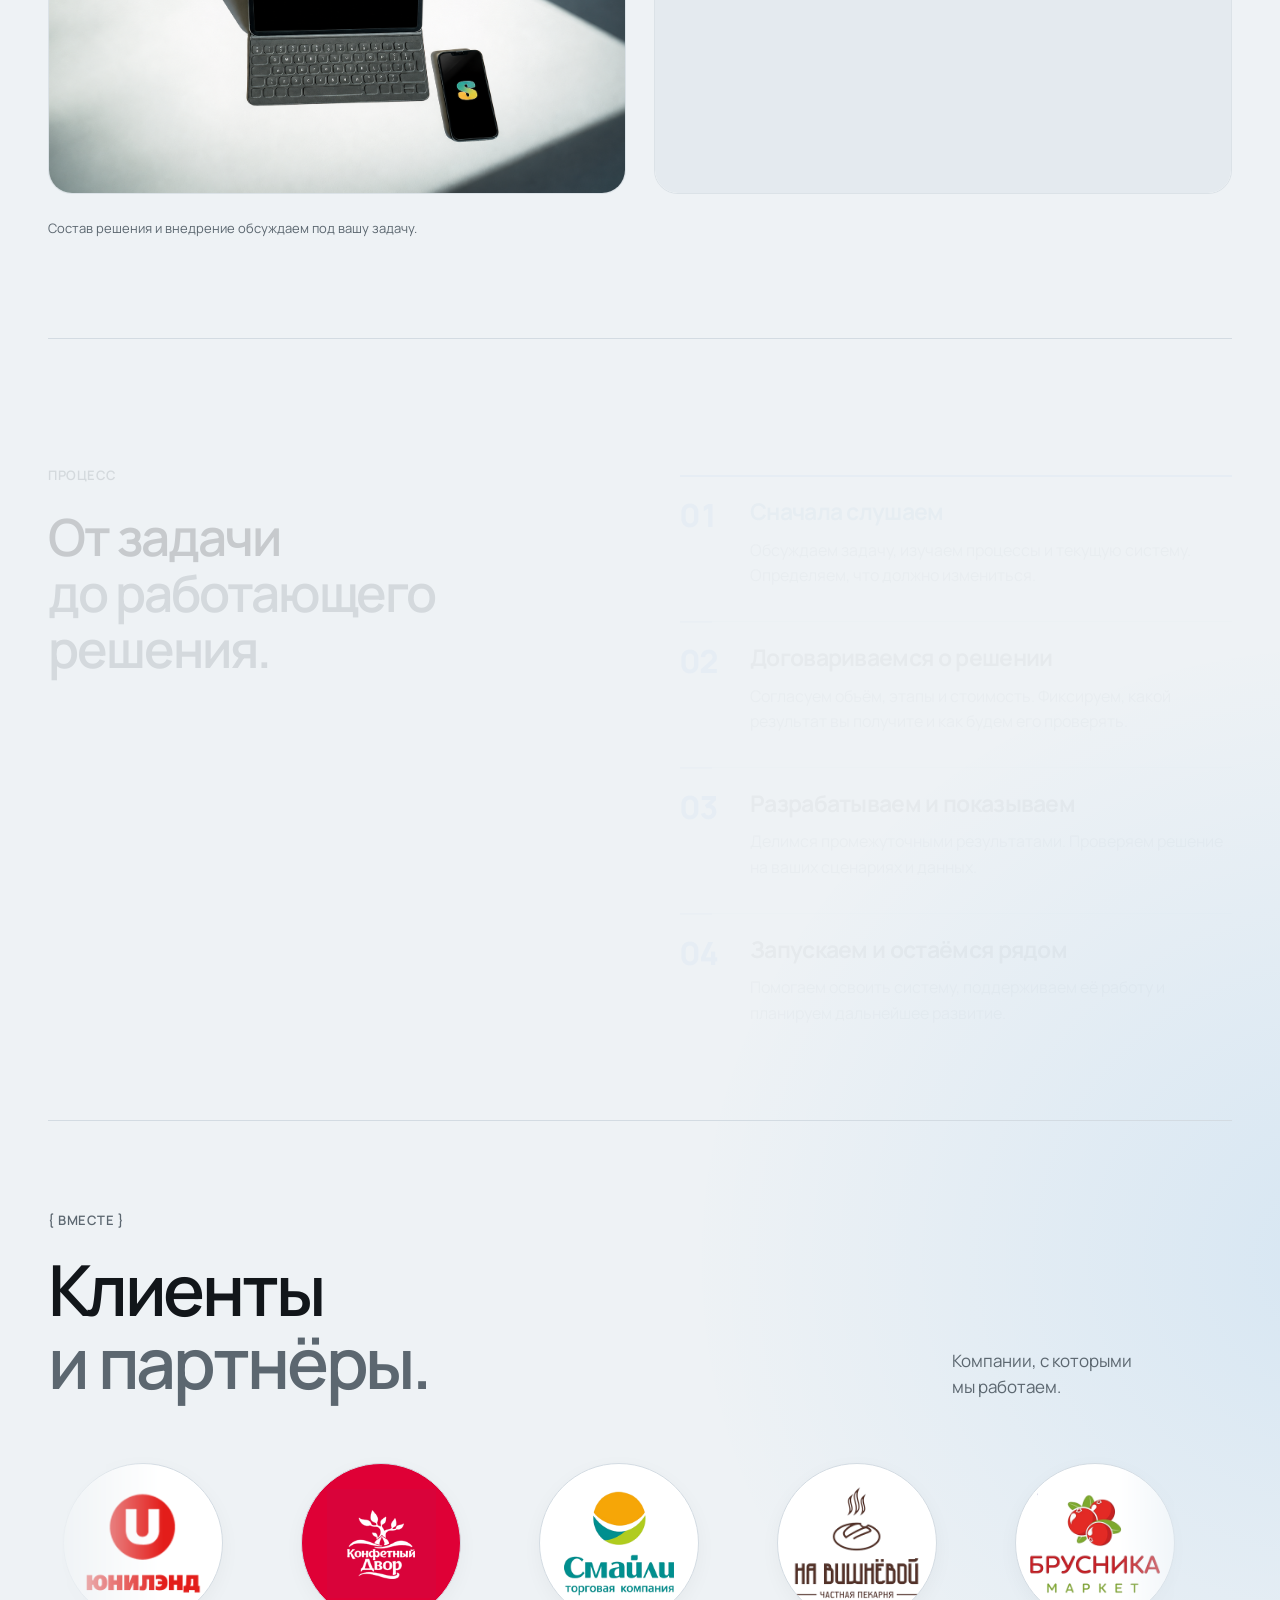
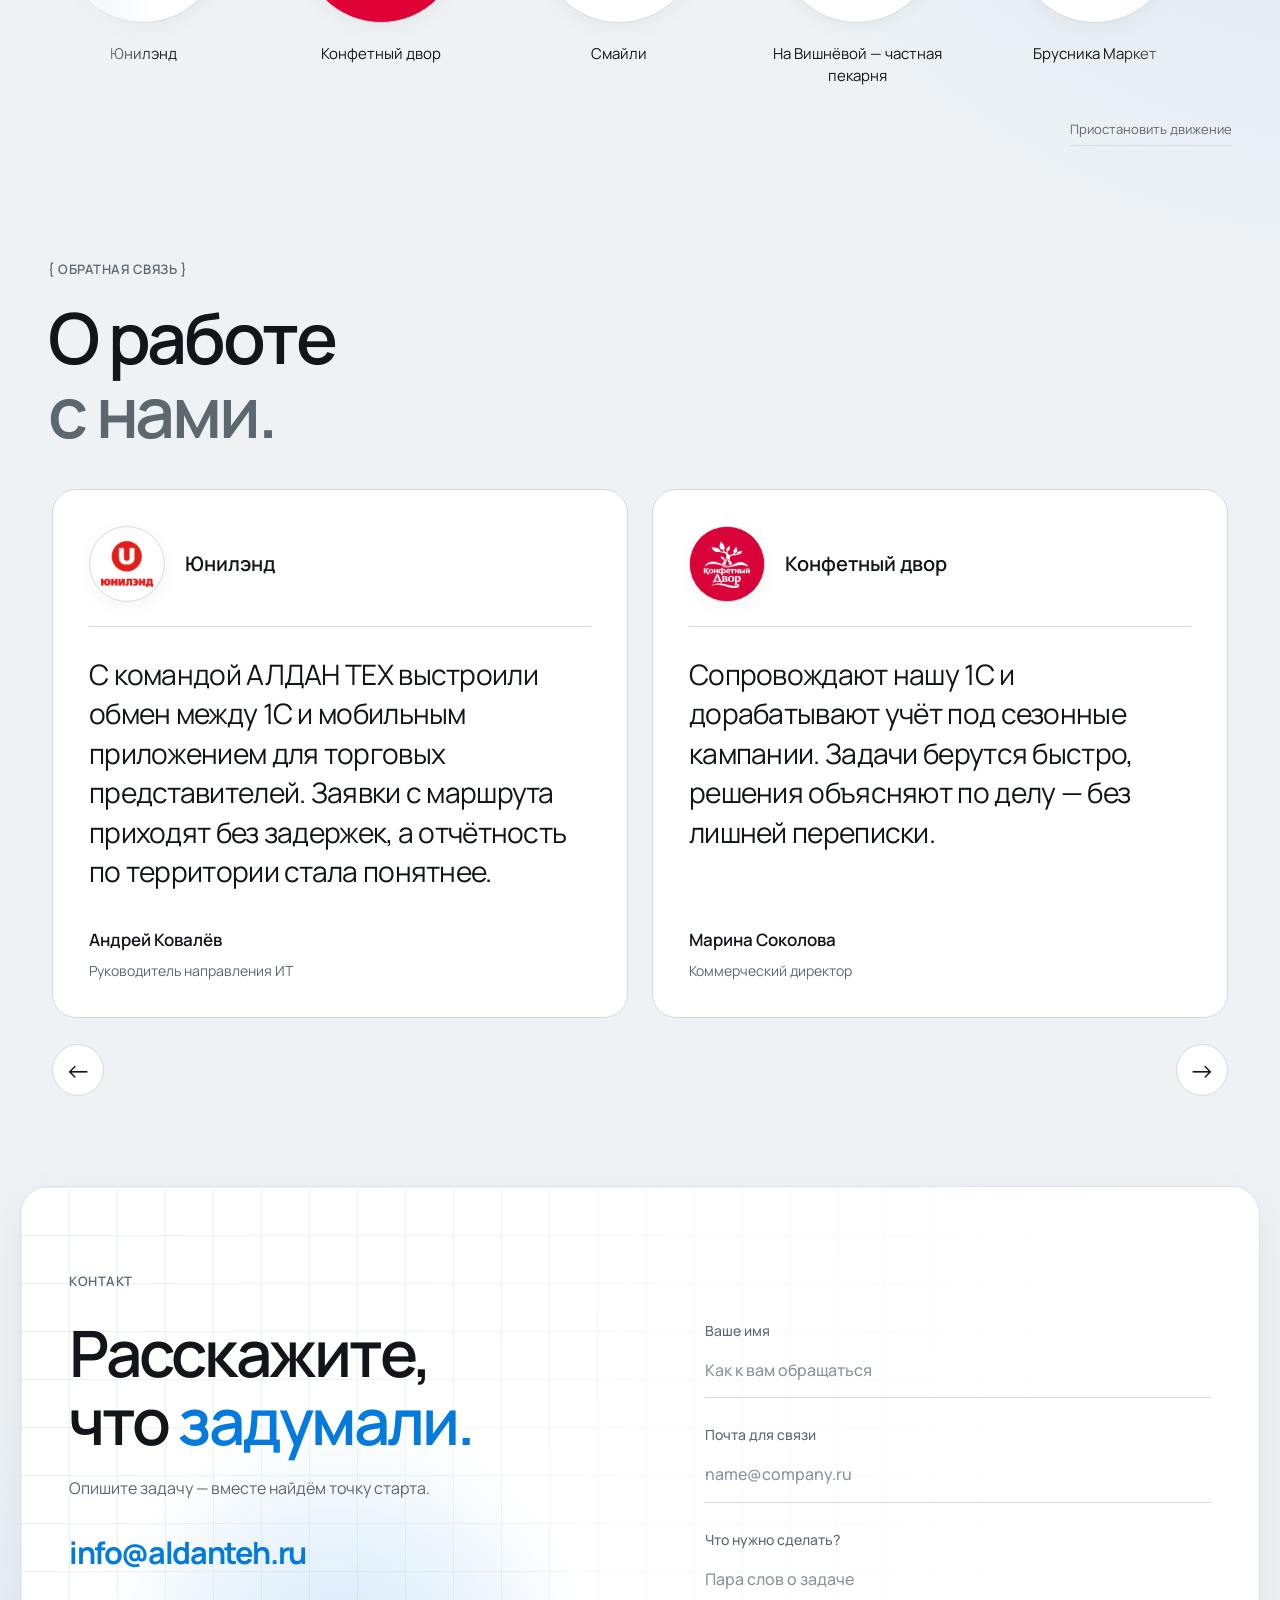
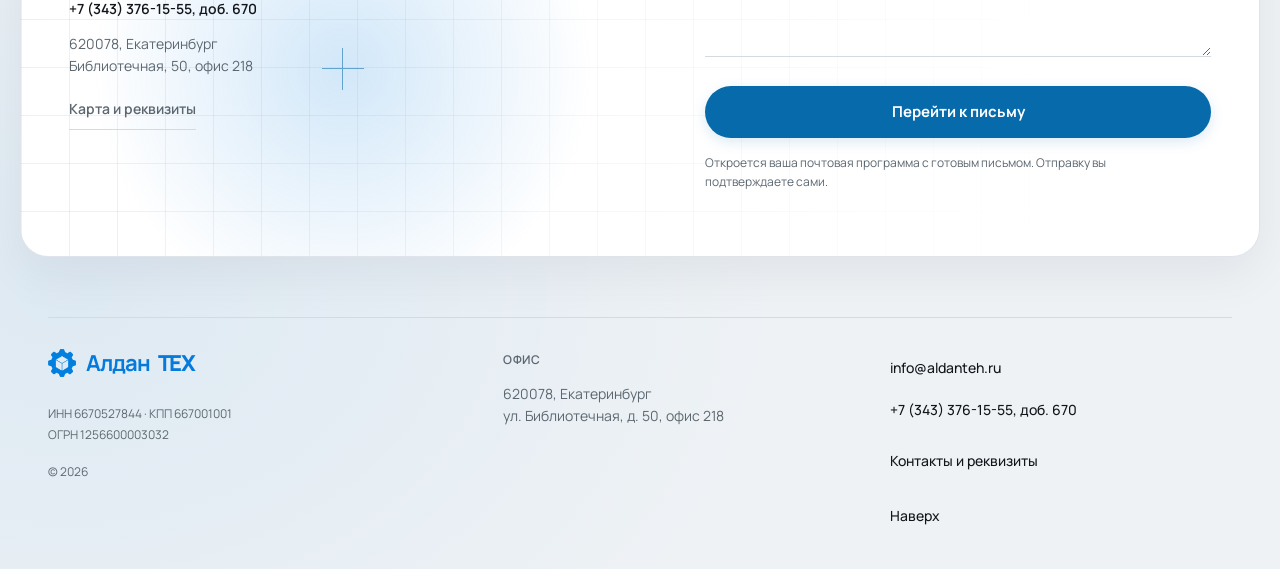
==== commit 132bbd1c: "Заполнить отзывы клиентов на главной вместо макетов В карусели размещены тексты и авторы по семи пар" ====
--- a/index.html
+++ b/index.html
@@ -25,7 +25,7 @@
         <link rel="preconnect" href="https://fonts.gstatic.com" crossorigin>
         <link rel="stylesheet" href="https://fonts.googleapis.com/css2?family=Manrope:wght@400;500;600;700;800&display=swap">
         <link rel="stylesheet" href="assets/css/components.css?v=20261116-smaily-fit">
-        <link rel="stylesheet" href="assets/css/main.css?v=20261116-partners-fade">
+        <link rel="stylesheet" href="assets/css/main.css?v=20261117-testimonials">
         <script src="assets/js/theme.js"></script>
         <script src="assets/js/main.js" defer></script>
         <script src="assets/js/motion.js?v=partners-loop" defer></script>
@@ -275,49 +275,42 @@
                 <div class="section-heading">
                     <div><p class="eyebrow">{ Обратная связь }</p><h2 id="testimonials-title">О работе<br><span class="muted">с нами.</span></h2></div>
                 </div>
-                <div class="testimonial-carousel" role="region" aria-roledescription="карусель" aria-label="Макеты отзывов клиентов">
+                <div class="testimonial-carousel" role="region" aria-roledescription="карусель" aria-label="Отзывы клиентов">
                     <div class="testimonial-track" id="testimonial-track" tabindex="0" aria-label="Карточки отзывов; используйте клавиши влево и вправо">
                         <article class="testimonial-card" role="group" aria-roledescription="слайд" aria-label="1 из 7 — Юнилэнд">
                             <div class="testimonial-company"><div class="partner-icon"><img src="assets/images/partners/uniland-clear.png" alt="" loading="lazy" decoding="async"></div><strong>Юнилэнд</strong></div>
-                            <p class="testimonial-placeholder">Здесь будет отзыв о нашей совместной работе.</p>
-                            <div class="testimonial-author"><strong>Имя автора</strong><span>Должность</span></div>
-                            <span class="testimonial-status">Макет · ожидаем согласованный отзыв</span>
+                            <p class="testimonial-quote">С командой АЛДАН ТЕХ выстроили обмен между 1С и мобильным приложением для торговых представителей. Заявки с маршрута приходят без задержек, а отчётность по территории стала понятнее.</p>
+                            <div class="testimonial-author"><strong>Андрей Ковалёв</strong><span>Руководитель направления ИТ</span></div>
                         </article>
                         <article class="testimonial-card" role="group" aria-roledescription="слайд" aria-label="2 из 7 — Конфетный двор">
                             <div class="testimonial-company"><div class="partner-icon"><img src="assets/images/partners/confectionery-court.png" alt="" loading="lazy" decoding="async"></div><strong>Конфетный двор</strong></div>
-                            <p class="testimonial-placeholder">Здесь будет отзыв о нашей совместной работе.</p>
-                            <div class="testimonial-author"><strong>Имя автора</strong><span>Должность</span></div>
-                            <span class="testimonial-status">Макет · ожидаем согласованный отзыв</span>
+                            <p class="testimonial-quote">Сопровождают нашу 1С и дорабатывают учёт под сезонные кампании. Задачи берутся быстро, решения объясняют по делу — без лишней переписки.</p>
+                            <div class="testimonial-author"><strong>Марина Соколова</strong><span>Коммерческий директор</span></div>
                         </article>
                         <article class="testimonial-card" role="group" aria-roledescription="слайд" aria-label="3 из 7 — Смайли">
                             <div class="testimonial-company"><div class="partner-icon"><img src="assets/images/partners/smaily-clear.png" alt="" loading="lazy" decoding="async"></div><strong>Смайли</strong></div>
-                            <p class="testimonial-placeholder">Здесь будет отзыв о нашей совместной работе.</p>
-                            <div class="testimonial-author"><strong>Имя автора</strong><span>Должность</span></div>
-                            <span class="testimonial-status">Макет · ожидаем согласованный отзыв</span>
+                            <p class="testimonial-quote">Настроили учёт и обмен данными так, чтобы склады и точки продаж работали в одном контуре. Поддержка отвечает по регламенту, а доработки не ломают привычный процесс.</p>
+                            <div class="testimonial-author"><strong>Ольга Беляева</strong><span>Руководитель операций</span></div>
                         </article>
                         <article class="testimonial-card" role="group" aria-roledescription="слайд" aria-label="4 из 7 — На Вишнёвой">
                             <div class="testimonial-company"><div class="partner-icon"><img src="assets/images/partners/cherry-bakery-clear.png" alt="" loading="lazy" decoding="async"></div><strong>На Вишнёвой</strong></div>
-                            <p class="testimonial-placeholder">Здесь будет отзыв о нашей совместной работе.</p>
-                            <div class="testimonial-author"><strong>Имя автора</strong><span>Должность</span></div>
-                            <span class="testimonial-status">Макет · ожидаем согласованный отзыв</span>
+                            <p class="testimonial-quote">Помогли связать производство и учёт: от сырья до отгрузки. Внедрили прослеживаемость и маркировку без остановки смены — пекарня продолжала работать в обычном ритме.</p>
+                            <div class="testimonial-author"><strong>Елена Чернова</strong><span>Директор производства</span></div>
                         </article>
                         <article class="testimonial-card" role="group" aria-roledescription="слайд" aria-label="5 из 7 — Брусника Маркет">
                             <div class="testimonial-company"><div class="partner-icon"><img src="assets/images/partners/brusnika-clear.png" alt="" loading="lazy" decoding="async"></div><strong>Брусника Маркет</strong></div>
-                            <p class="testimonial-placeholder">Здесь будет отзыв о нашей совместной работе.</p>
-                            <div class="testimonial-author"><strong>Имя автора</strong><span>Должность</span></div>
-                            <span class="testimonial-status">Макет · ожидаем согласованный отзыв</span>
+                            <p class="testimonial-quote">Автоматизировали розничные процессы и отчётность по точкам. Система стала прозрачнее для управляющих, а сотрудники быстрее освоили новые сценарии работы.</p>
+                            <div class="testimonial-author"><strong>Игорь Савельев</strong><span>Управляющий</span></div>
                         </article>
                         <article class="testimonial-card" role="group" aria-roledescription="слайд" aria-label="6 из 7 — Семейные традиции">
                             <div class="testimonial-company"><div class="partner-icon"><img src="assets/images/partners/family-traditions-clear.png" alt="" loading="lazy" decoding="async"></div><strong>Семейные традиции</strong></div>
-                            <p class="testimonial-placeholder">Здесь будет отзыв о нашей совместной работе.</p>
-                            <div class="testimonial-author"><strong>Имя автора</strong><span>Должность</span></div>
-                            <span class="testimonial-status">Макет · ожидаем согласованный отзыв</span>
+                            <p class="testimonial-quote">Настроили оперативный учёт на пищевом производстве и интеграцию с государственными системами контроля. Теперь видно движение партий и проще закрывать смены.</p>
+                            <div class="testimonial-author"><strong>Наталья Орлова</strong><span>Начальник производства</span></div>
                         </article>
                         <article class="testimonial-card" role="group" aria-roledescription="слайд" aria-label="7 из 7 — Голицин">
                             <div class="testimonial-company"><div class="partner-icon"><img src="assets/images/partners/golitsin-clear.png" alt="" loading="lazy" decoding="async"></div><strong>Голицин</strong></div>
-                            <p class="testimonial-placeholder">Здесь будет отзыв о нашей совместной работе.</p>
-                            <div class="testimonial-author"><strong>Имя автора</strong><span>Должность</span></div>
-                            <span class="testimonial-status">Макет · ожидаем согласованный отзыв</span>
+                            <p class="testimonial-quote">Команда быстро разобралась в наших процессах и доработала 1С под реальные сценарии склада и отгрузок. Общение спокойное, сроки держат, результат проверяем вместе.</p>
+                            <div class="testimonial-author"><strong>Дмитрий Волков</strong><span>Руководитель логистики</span></div>
                         </article>
                     </div>
                     <div class="testimonial-controls">
--- a/assets/css/main.css
+++ b/assets/css/main.css
@@ -1051,11 +1051,10 @@
 .testimonial-grid { display: grid; grid-template-columns: 1fr 1fr; gap: 24px; }
 .testimonial-card { display: flex; flex-direction: column; align-items: flex-start; padding: clamp(24px, 3vw, 44px); border: 1px solid var(--line); border-radius: 24px; background: var(--surface); }
 .testimonial-company { color: var(--muted); font-size: 15px; padding-bottom: 24px; border-bottom: 1px solid var(--line); width: 100%; }
-.testimonial-placeholder { font-size: clamp(21px, 2.2vw, 29px); line-height: 1.4; letter-spacing: -.025em; margin: 28px 0 36px; }
+.testimonial-quote, .testimonial-placeholder { font-size: clamp(21px, 2.2vw, 29px); line-height: 1.4; letter-spacing: -.025em; margin: 28px 0 36px; }
 .testimonial-author { display: grid; gap: 6px; margin-top: auto; }
 .testimonial-author strong { font-size: 17px; font-weight: 600; }
-.testimonial-author span, .testimonial-status { font-size: 14px; color: var(--muted); }
-.testimonial-status { margin-top: 24px; font-size: 12px; }
+.testimonial-author span { font-size: 14px; color: var(--muted); }
 @media (max-width: 600px) {
     .partner-grid { grid-template-columns: 1fr 1fr; }
     .partner-placeholder { min-height: 120px; padding: 18px 12px; flex-direction: column; gap: 8px; font-size: 14px; text-align: center; }
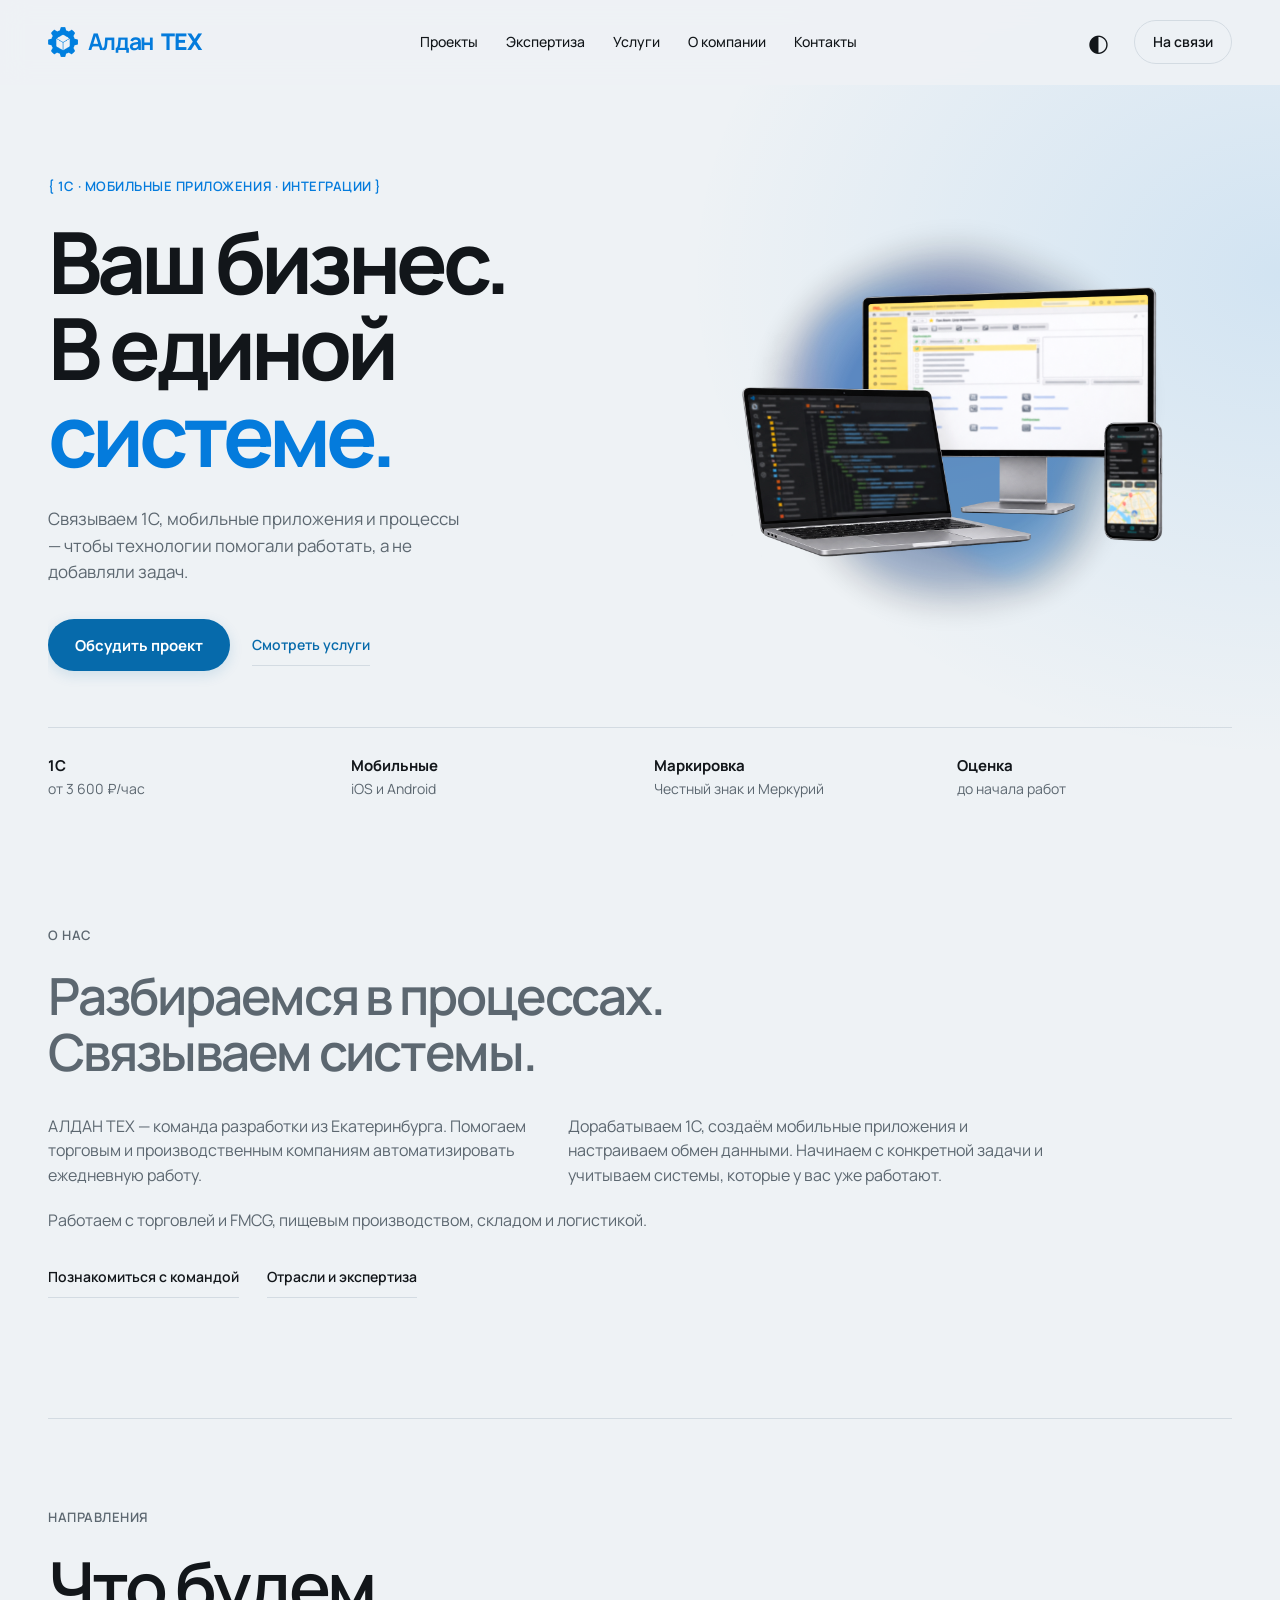
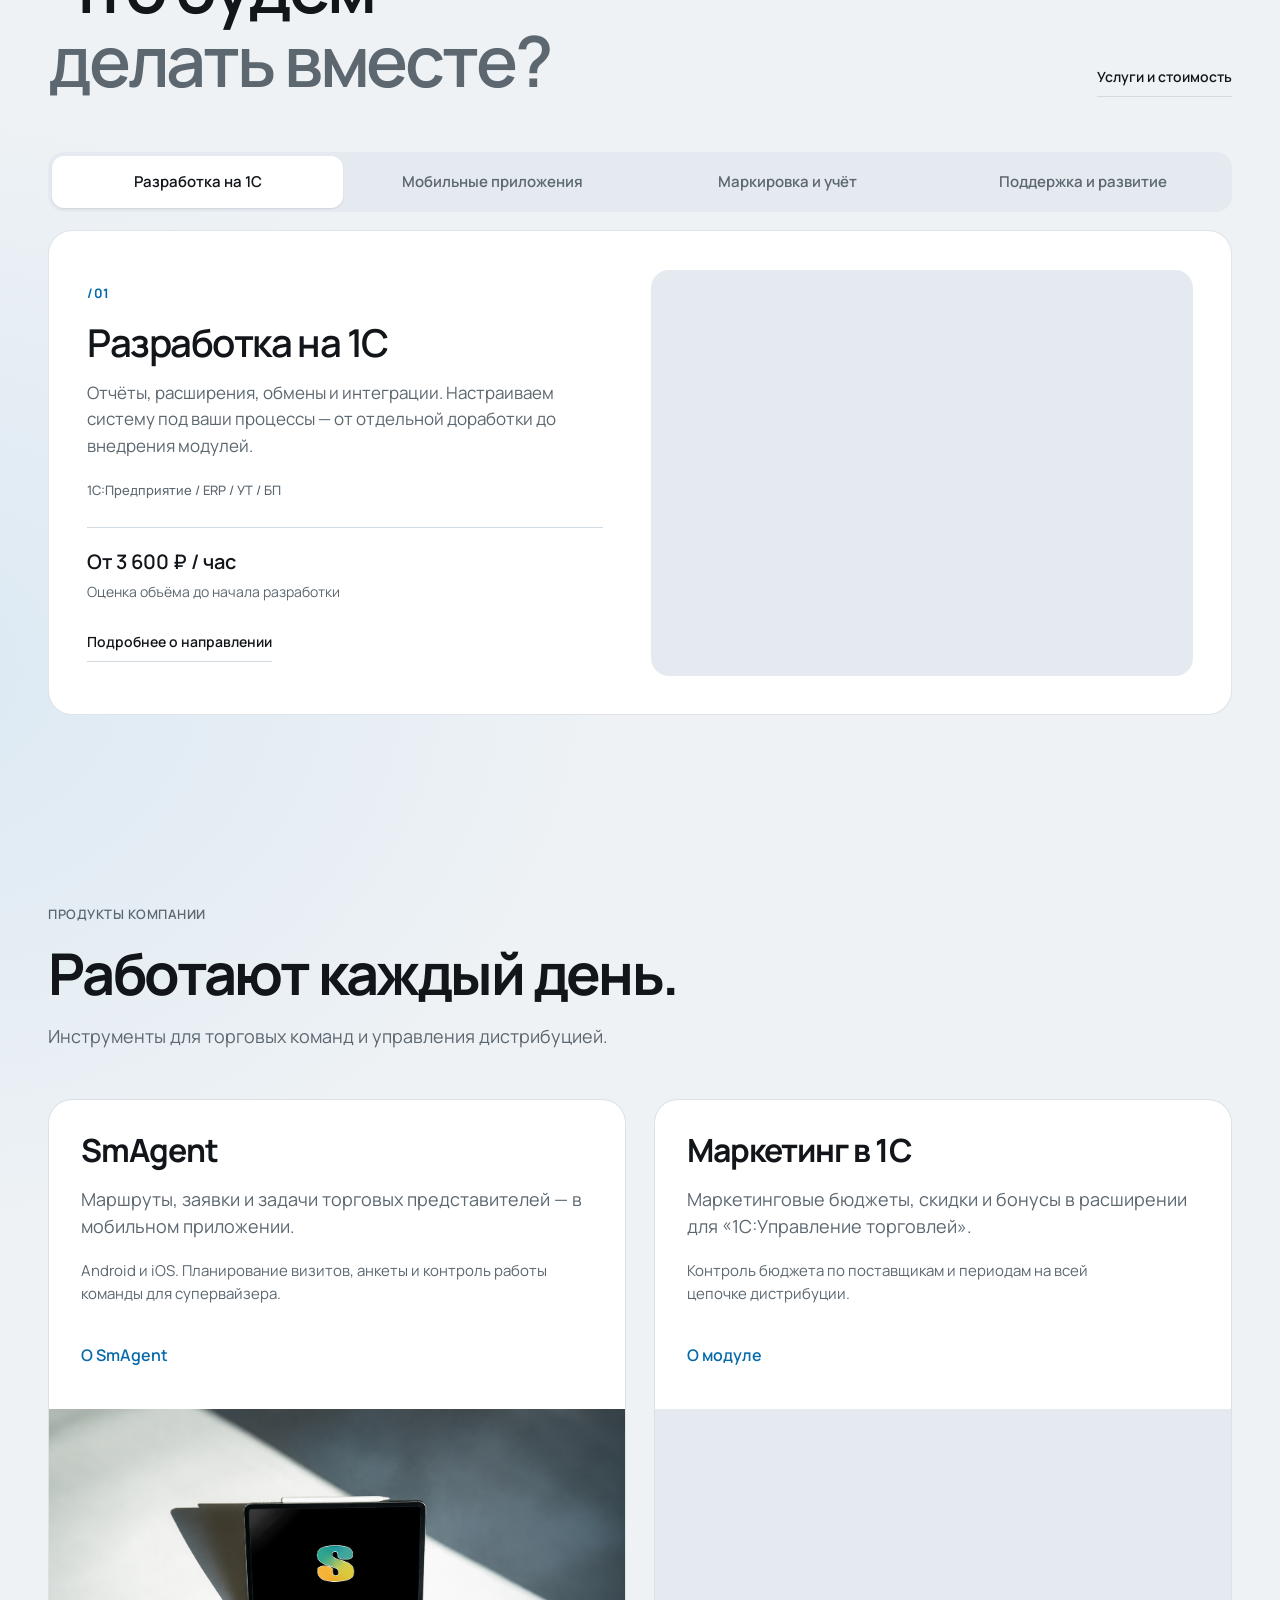
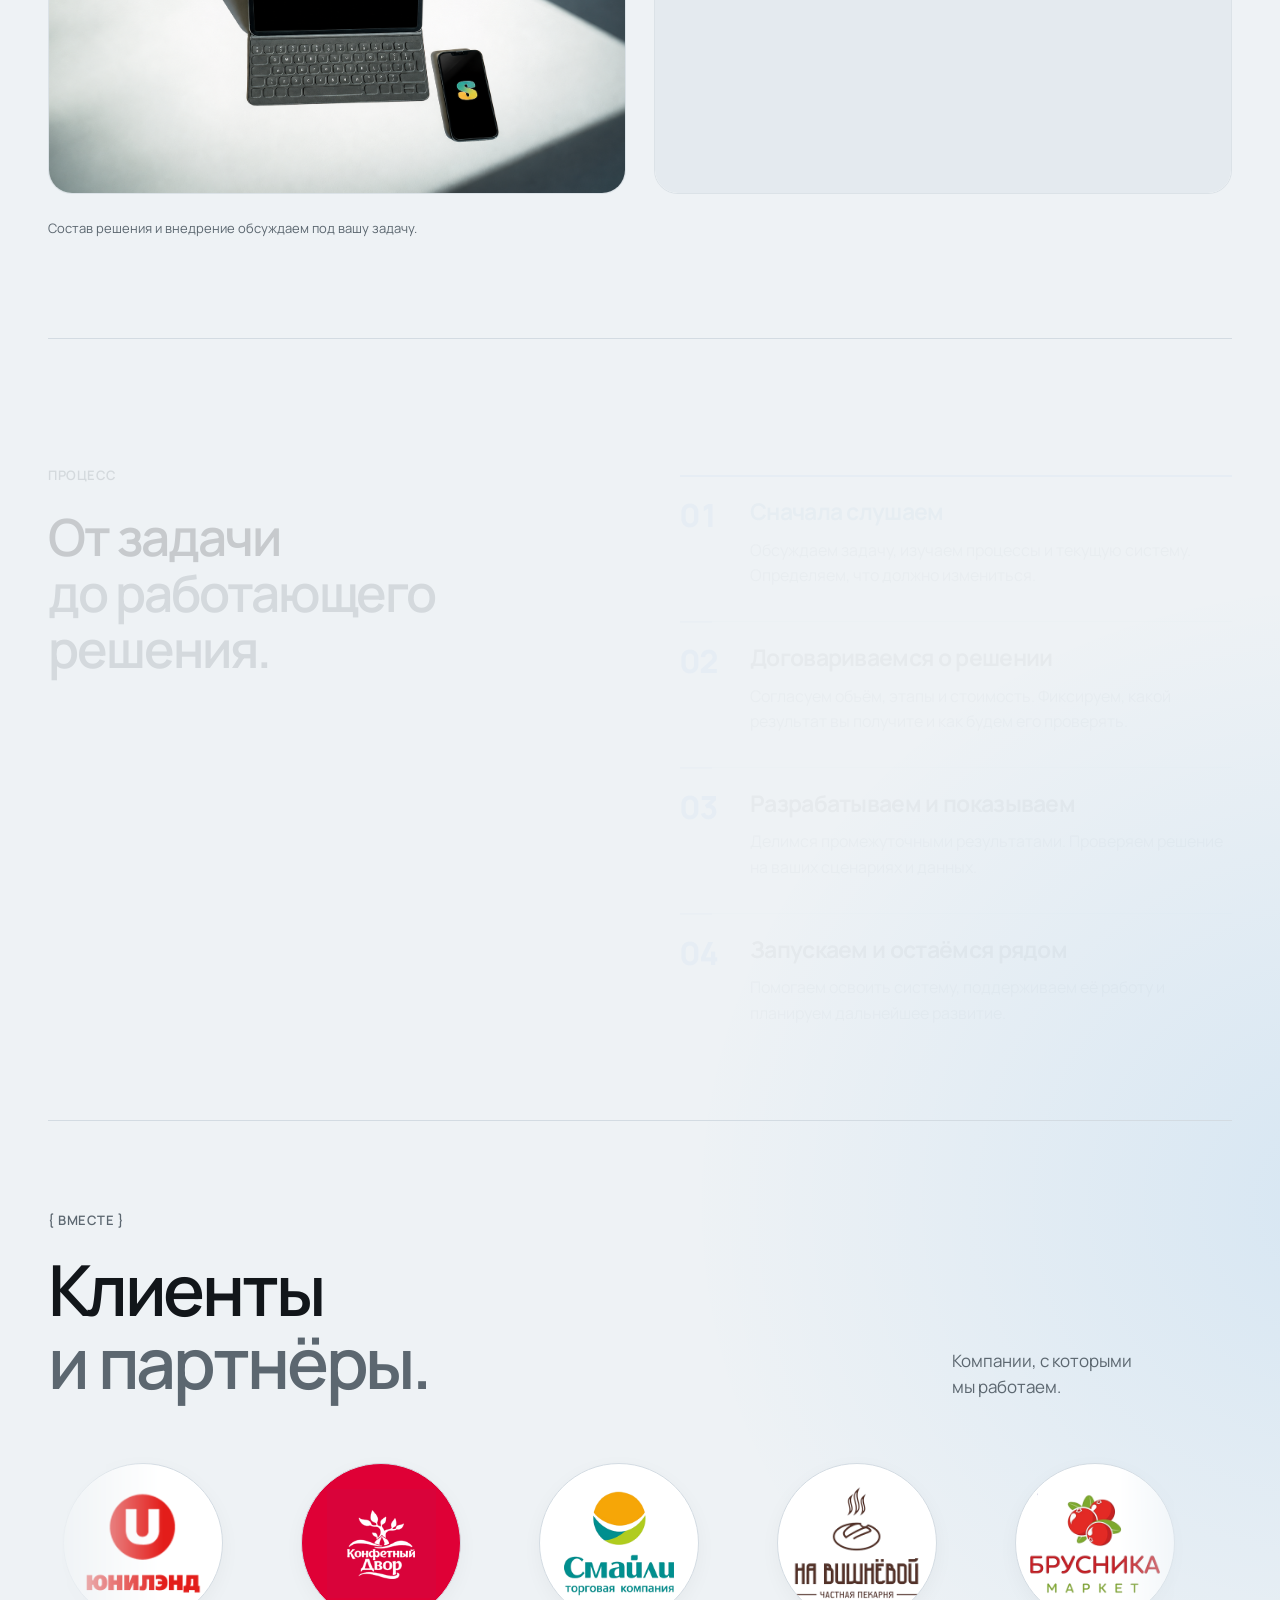
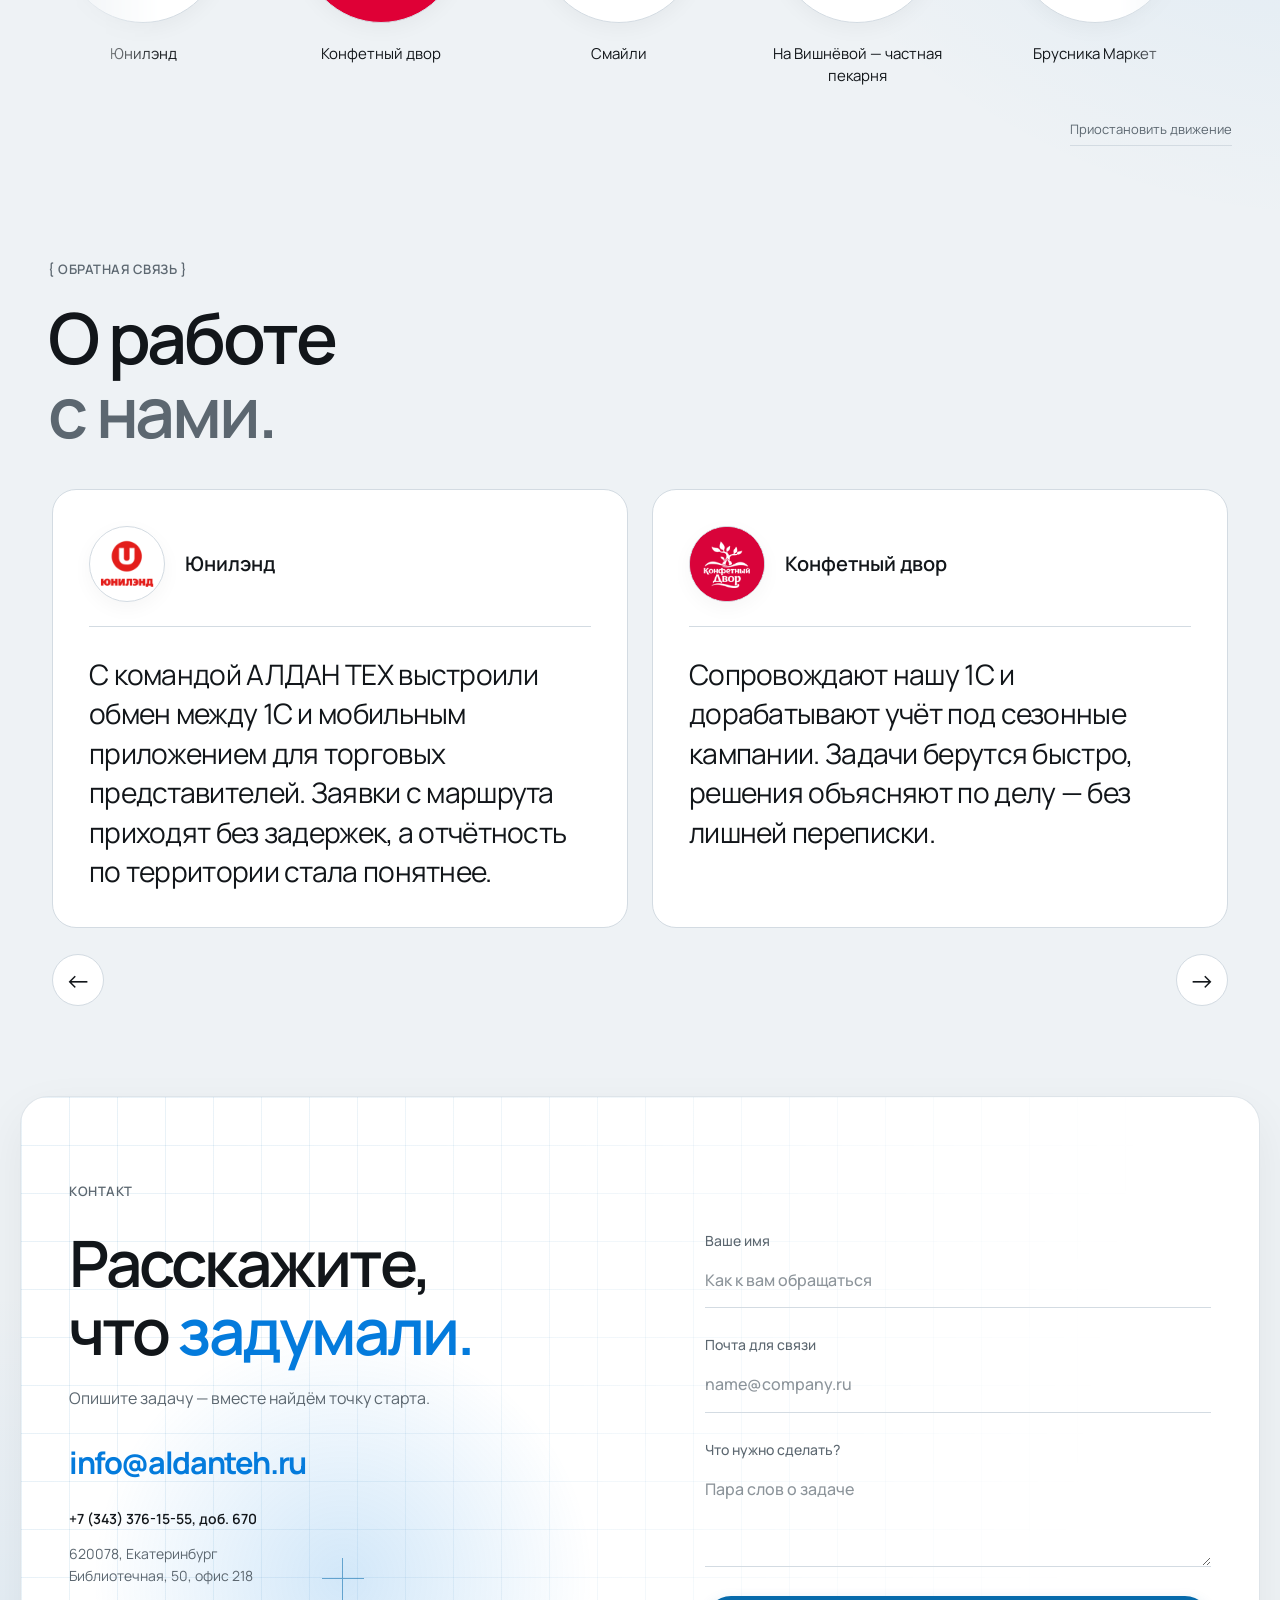
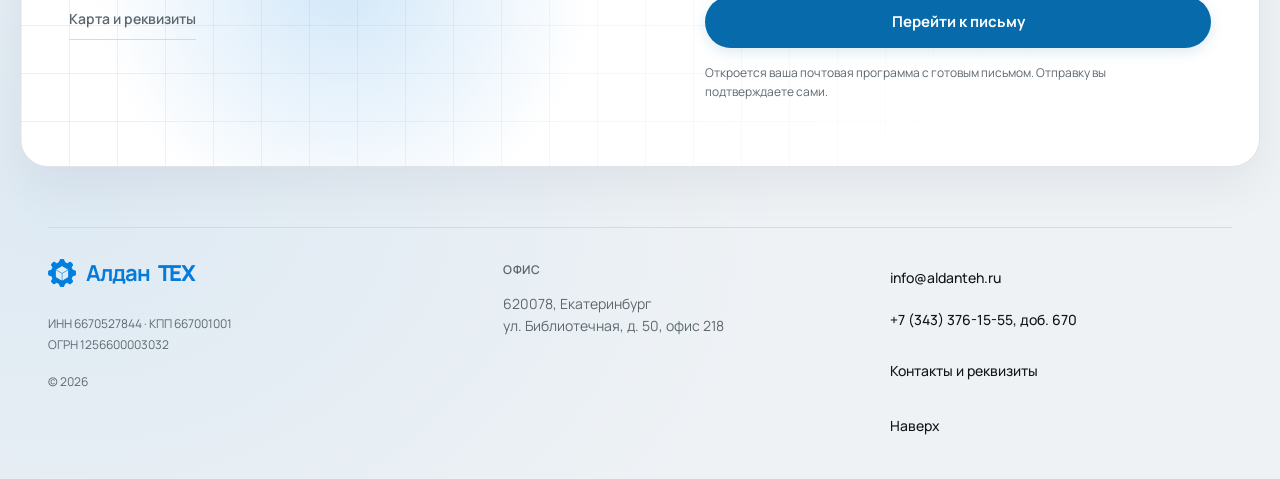
==== commit 3cff3011: "Отзывы без ФИО и новый логотип Голицина В карусели оставлены только цитата и компания. Логотип Голиц" ====
--- a/index.html
+++ b/index.html
@@ -25,7 +25,7 @@
         <link rel="preconnect" href="https://fonts.gstatic.com" crossorigin>
         <link rel="stylesheet" href="https://fonts.googleapis.com/css2?family=Manrope:wght@400;500;600;700;800&display=swap">
         <link rel="stylesheet" href="assets/css/components.css?v=20261116-smaily-fit">
-        <link rel="stylesheet" href="assets/css/main.css?v=20261117-testimonials">
+        <link rel="stylesheet" href="assets/css/main.css?v=20261118-testimonials">
         <script src="assets/js/theme.js"></script>
         <script src="assets/js/main.js" defer></script>
         <script src="assets/js/motion.js?v=partners-loop" defer></script>
@@ -280,37 +280,30 @@
                         <article class="testimonial-card" role="group" aria-roledescription="слайд" aria-label="1 из 7 — Юнилэнд">
                             <div class="testimonial-company"><div class="partner-icon"><img src="assets/images/partners/uniland-clear.png" alt="" loading="lazy" decoding="async"></div><strong>Юнилэнд</strong></div>
                             <p class="testimonial-quote">С командой АЛДАН ТЕХ выстроили обмен между 1С и мобильным приложением для торговых представителей. Заявки с маршрута приходят без задержек, а отчётность по территории стала понятнее.</p>
-                            <div class="testimonial-author"><strong>Андрей Ковалёв</strong><span>Руководитель направления ИТ</span></div>
                         </article>
                         <article class="testimonial-card" role="group" aria-roledescription="слайд" aria-label="2 из 7 — Конфетный двор">
                             <div class="testimonial-company"><div class="partner-icon"><img src="assets/images/partners/confectionery-court.png" alt="" loading="lazy" decoding="async"></div><strong>Конфетный двор</strong></div>
                             <p class="testimonial-quote">Сопровождают нашу 1С и дорабатывают учёт под сезонные кампании. Задачи берутся быстро, решения объясняют по делу — без лишней переписки.</p>
-                            <div class="testimonial-author"><strong>Марина Соколова</strong><span>Коммерческий директор</span></div>
                         </article>
                         <article class="testimonial-card" role="group" aria-roledescription="слайд" aria-label="3 из 7 — Смайли">
                             <div class="testimonial-company"><div class="partner-icon"><img src="assets/images/partners/smaily-clear.png" alt="" loading="lazy" decoding="async"></div><strong>Смайли</strong></div>
                             <p class="testimonial-quote">Настроили учёт и обмен данными так, чтобы склады и точки продаж работали в одном контуре. Поддержка отвечает по регламенту, а доработки не ломают привычный процесс.</p>
-                            <div class="testimonial-author"><strong>Ольга Беляева</strong><span>Руководитель операций</span></div>
                         </article>
                         <article class="testimonial-card" role="group" aria-roledescription="слайд" aria-label="4 из 7 — На Вишнёвой">
                             <div class="testimonial-company"><div class="partner-icon"><img src="assets/images/partners/cherry-bakery-clear.png" alt="" loading="lazy" decoding="async"></div><strong>На Вишнёвой</strong></div>
                             <p class="testimonial-quote">Помогли связать производство и учёт: от сырья до отгрузки. Внедрили прослеживаемость и маркировку без остановки смены — пекарня продолжала работать в обычном ритме.</p>
-                            <div class="testimonial-author"><strong>Елена Чернова</strong><span>Директор производства</span></div>
                         </article>
                         <article class="testimonial-card" role="group" aria-roledescription="слайд" aria-label="5 из 7 — Брусника Маркет">
                             <div class="testimonial-company"><div class="partner-icon"><img src="assets/images/partners/brusnika-clear.png" alt="" loading="lazy" decoding="async"></div><strong>Брусника Маркет</strong></div>
                             <p class="testimonial-quote">Автоматизировали розничные процессы и отчётность по точкам. Система стала прозрачнее для управляющих, а сотрудники быстрее освоили новые сценарии работы.</p>
-                            <div class="testimonial-author"><strong>Игорь Савельев</strong><span>Управляющий</span></div>
                         </article>
                         <article class="testimonial-card" role="group" aria-roledescription="слайд" aria-label="6 из 7 — Семейные традиции">
                             <div class="testimonial-company"><div class="partner-icon"><img src="assets/images/partners/family-traditions-clear.png" alt="" loading="lazy" decoding="async"></div><strong>Семейные традиции</strong></div>
                             <p class="testimonial-quote">Настроили оперативный учёт на пищевом производстве и интеграцию с государственными системами контроля. Теперь видно движение партий и проще закрывать смены.</p>
-                            <div class="testimonial-author"><strong>Наталья Орлова</strong><span>Начальник производства</span></div>
                         </article>
                         <article class="testimonial-card" role="group" aria-roledescription="слайд" aria-label="7 из 7 — Голицин">
                             <div class="testimonial-company"><div class="partner-icon"><img src="assets/images/partners/golitsin-clear.png" alt="" loading="lazy" decoding="async"></div><strong>Голицин</strong></div>
                             <p class="testimonial-quote">Команда быстро разобралась в наших процессах и доработала 1С под реальные сценарии склада и отгрузок. Общение спокойное, сроки держат, результат проверяем вместе.</p>
-                            <div class="testimonial-author"><strong>Дмитрий Волков</strong><span>Руководитель логистики</span></div>
                         </article>
                     </div>
                     <div class="testimonial-controls">
--- a/assets/css/main.css
+++ b/assets/css/main.css
@@ -1051,10 +1051,7 @@
 .testimonial-grid { display: grid; grid-template-columns: 1fr 1fr; gap: 24px; }
 .testimonial-card { display: flex; flex-direction: column; align-items: flex-start; padding: clamp(24px, 3vw, 44px); border: 1px solid var(--line); border-radius: 24px; background: var(--surface); }
 .testimonial-company { color: var(--muted); font-size: 15px; padding-bottom: 24px; border-bottom: 1px solid var(--line); width: 100%; }
-.testimonial-quote, .testimonial-placeholder { font-size: clamp(21px, 2.2vw, 29px); line-height: 1.4; letter-spacing: -.025em; margin: 28px 0 36px; }
-.testimonial-author { display: grid; gap: 6px; margin-top: auto; }
-.testimonial-author strong { font-size: 17px; font-weight: 600; }
-.testimonial-author span { font-size: 14px; color: var(--muted); }
+.testimonial-quote, .testimonial-placeholder { font-size: clamp(21px, 2.2vw, 29px); line-height: 1.4; letter-spacing: -.025em; margin: 28px 0 0; }
 @media (max-width: 600px) {
     .partner-grid { grid-template-columns: 1fr 1fr; }
     .partner-placeholder { min-height: 120px; padding: 18px 12px; flex-direction: column; gap: 8px; font-size: 14px; text-align: center; }
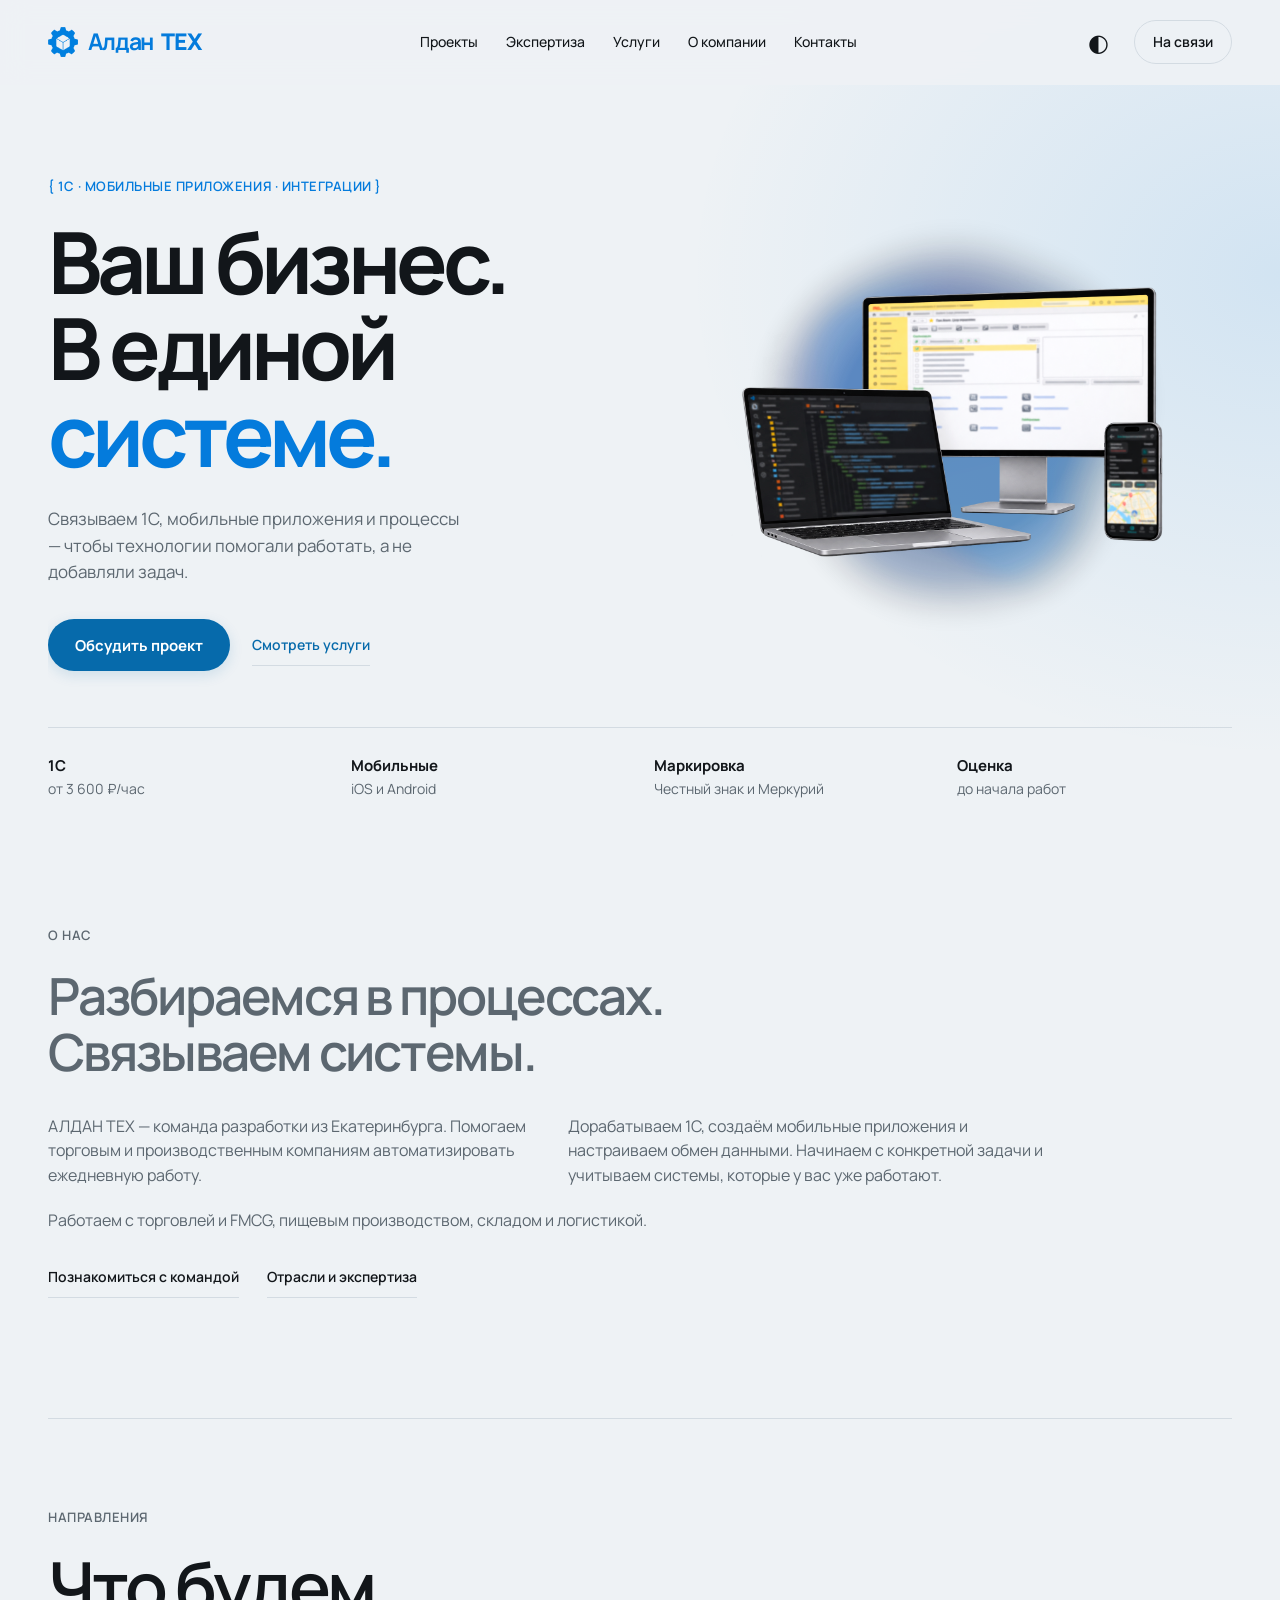
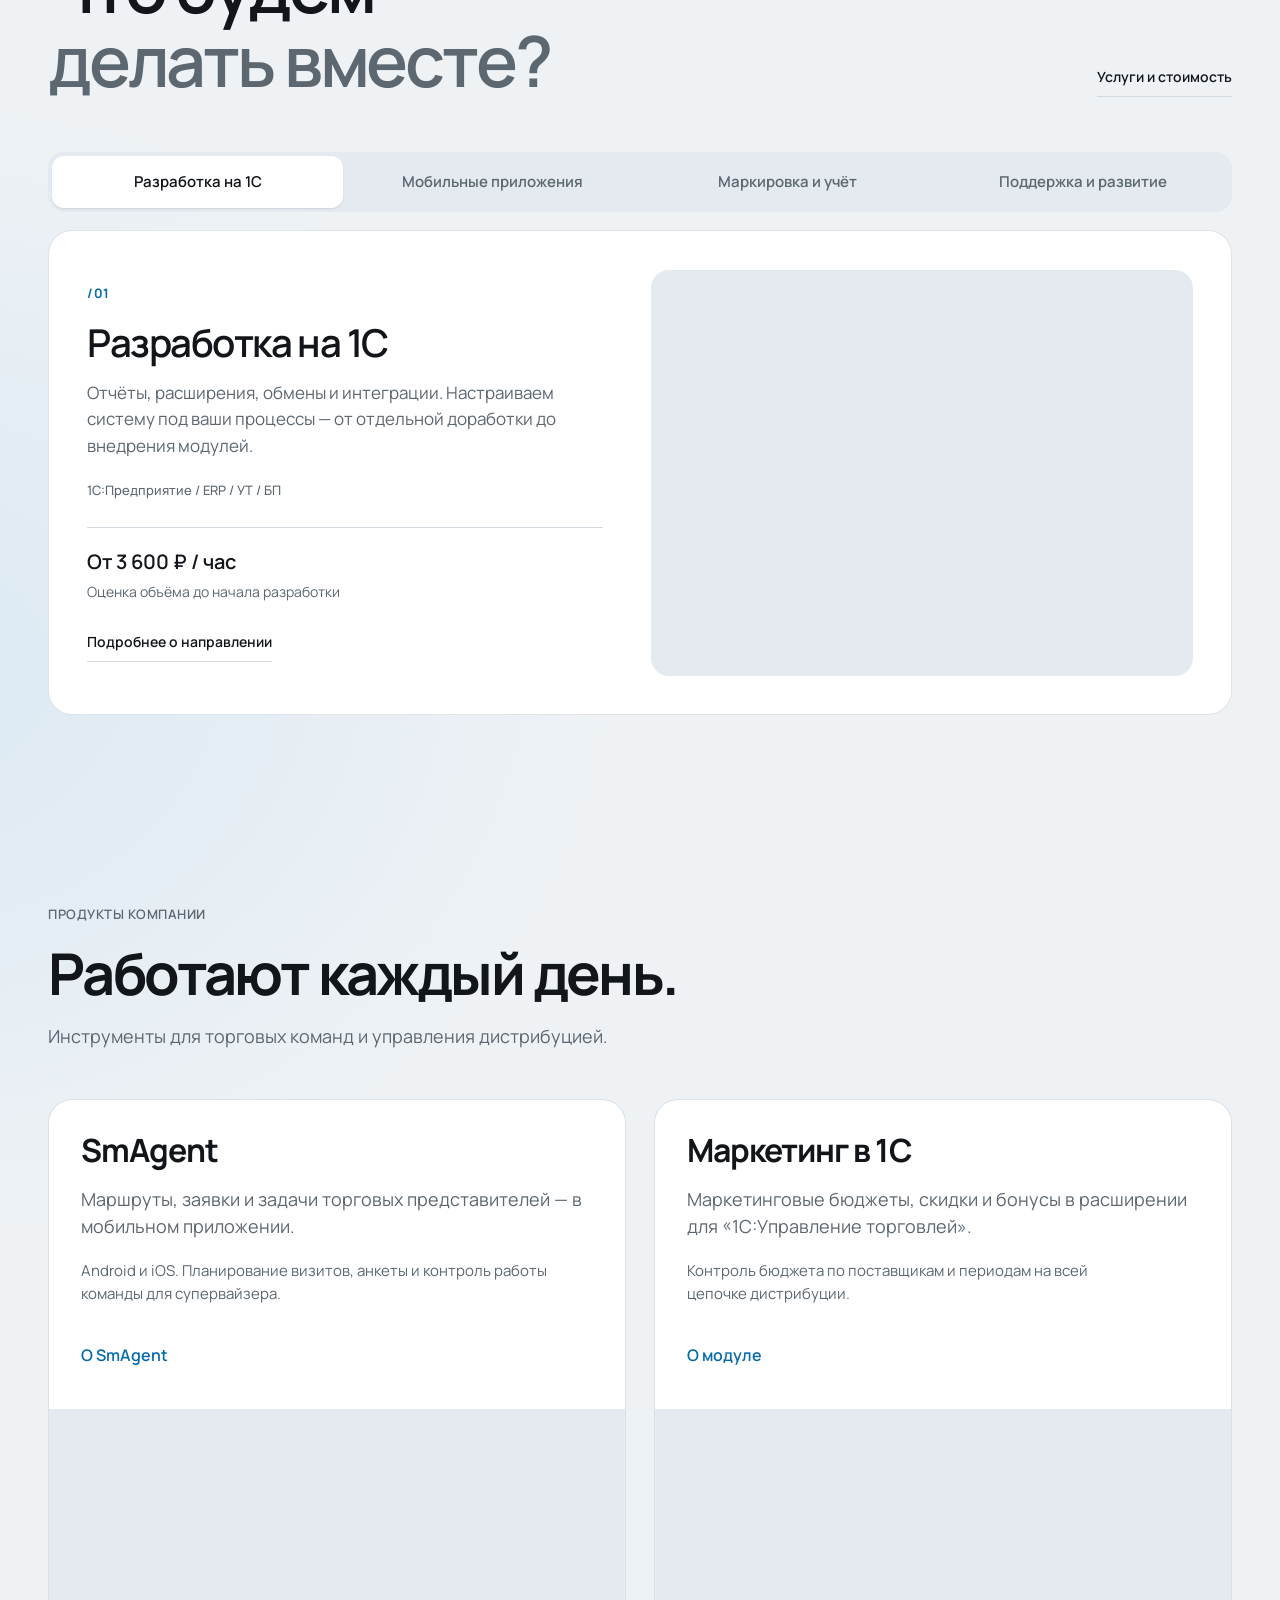
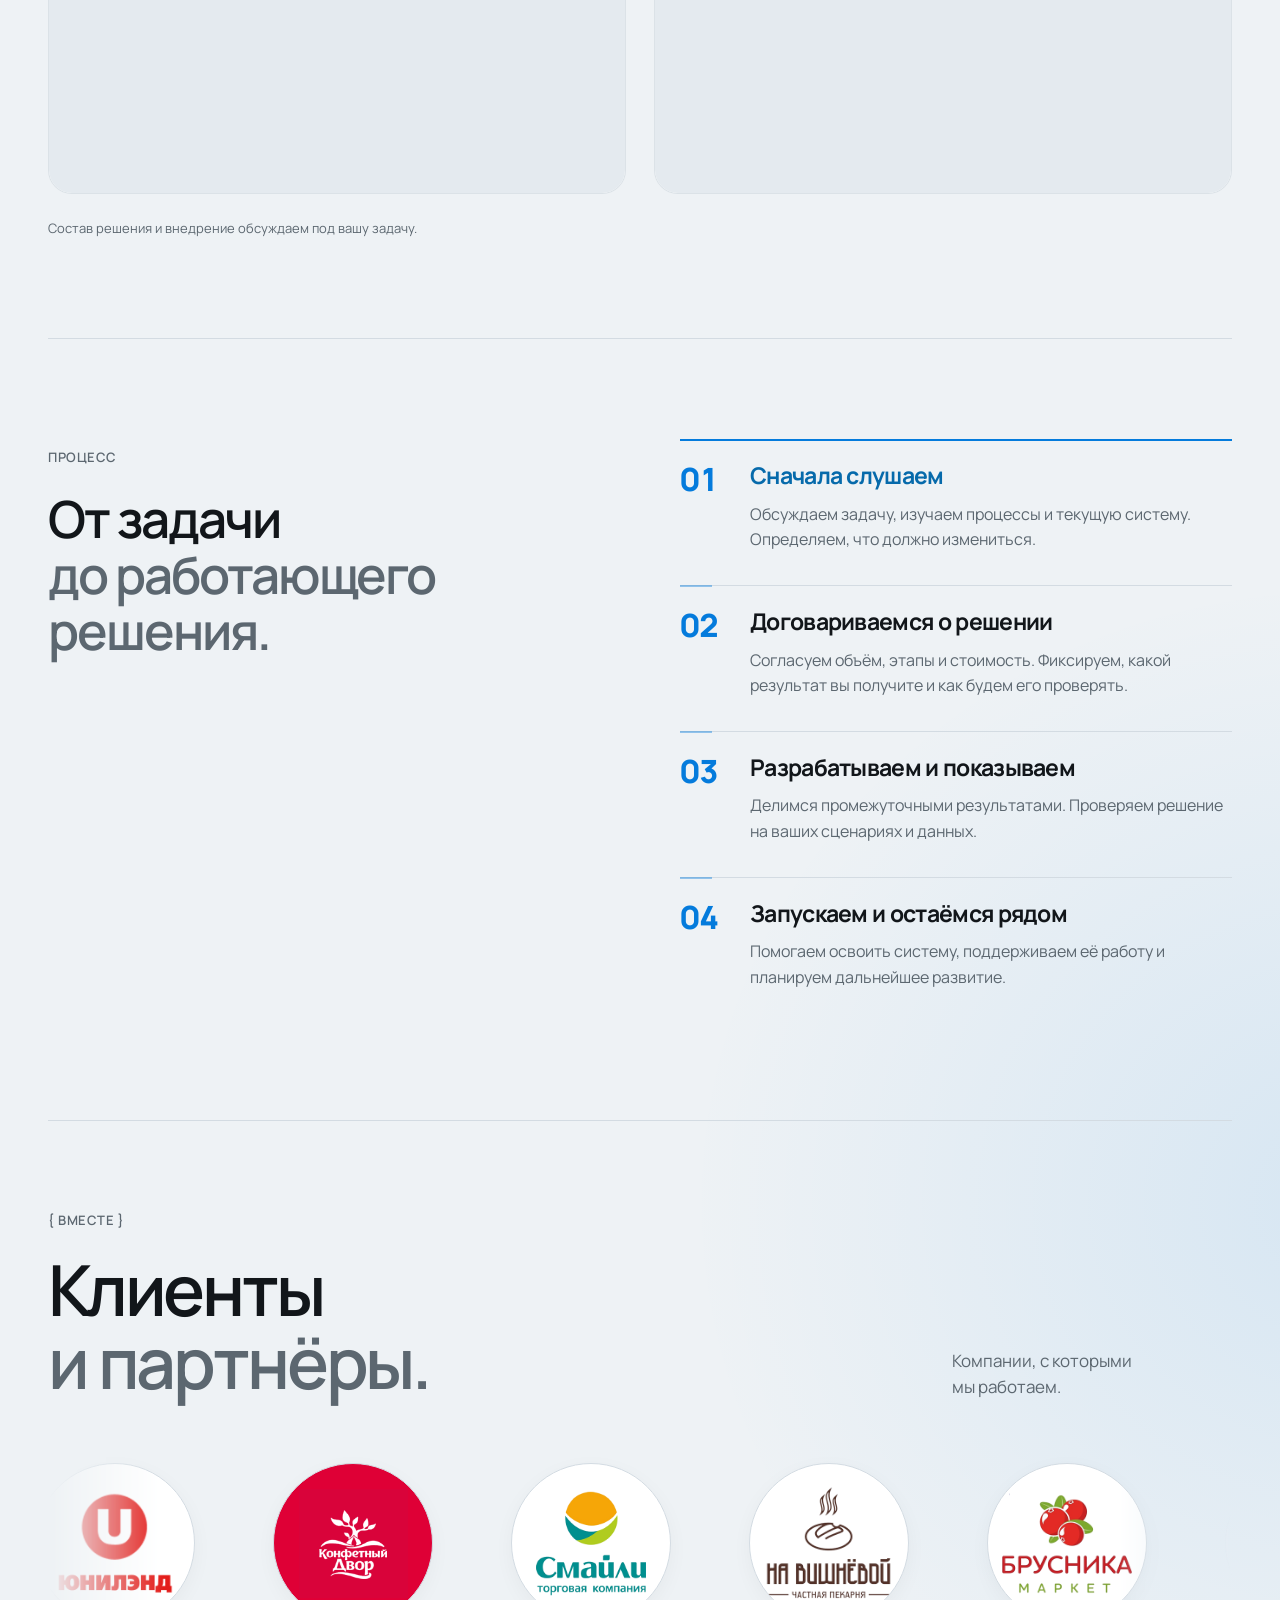
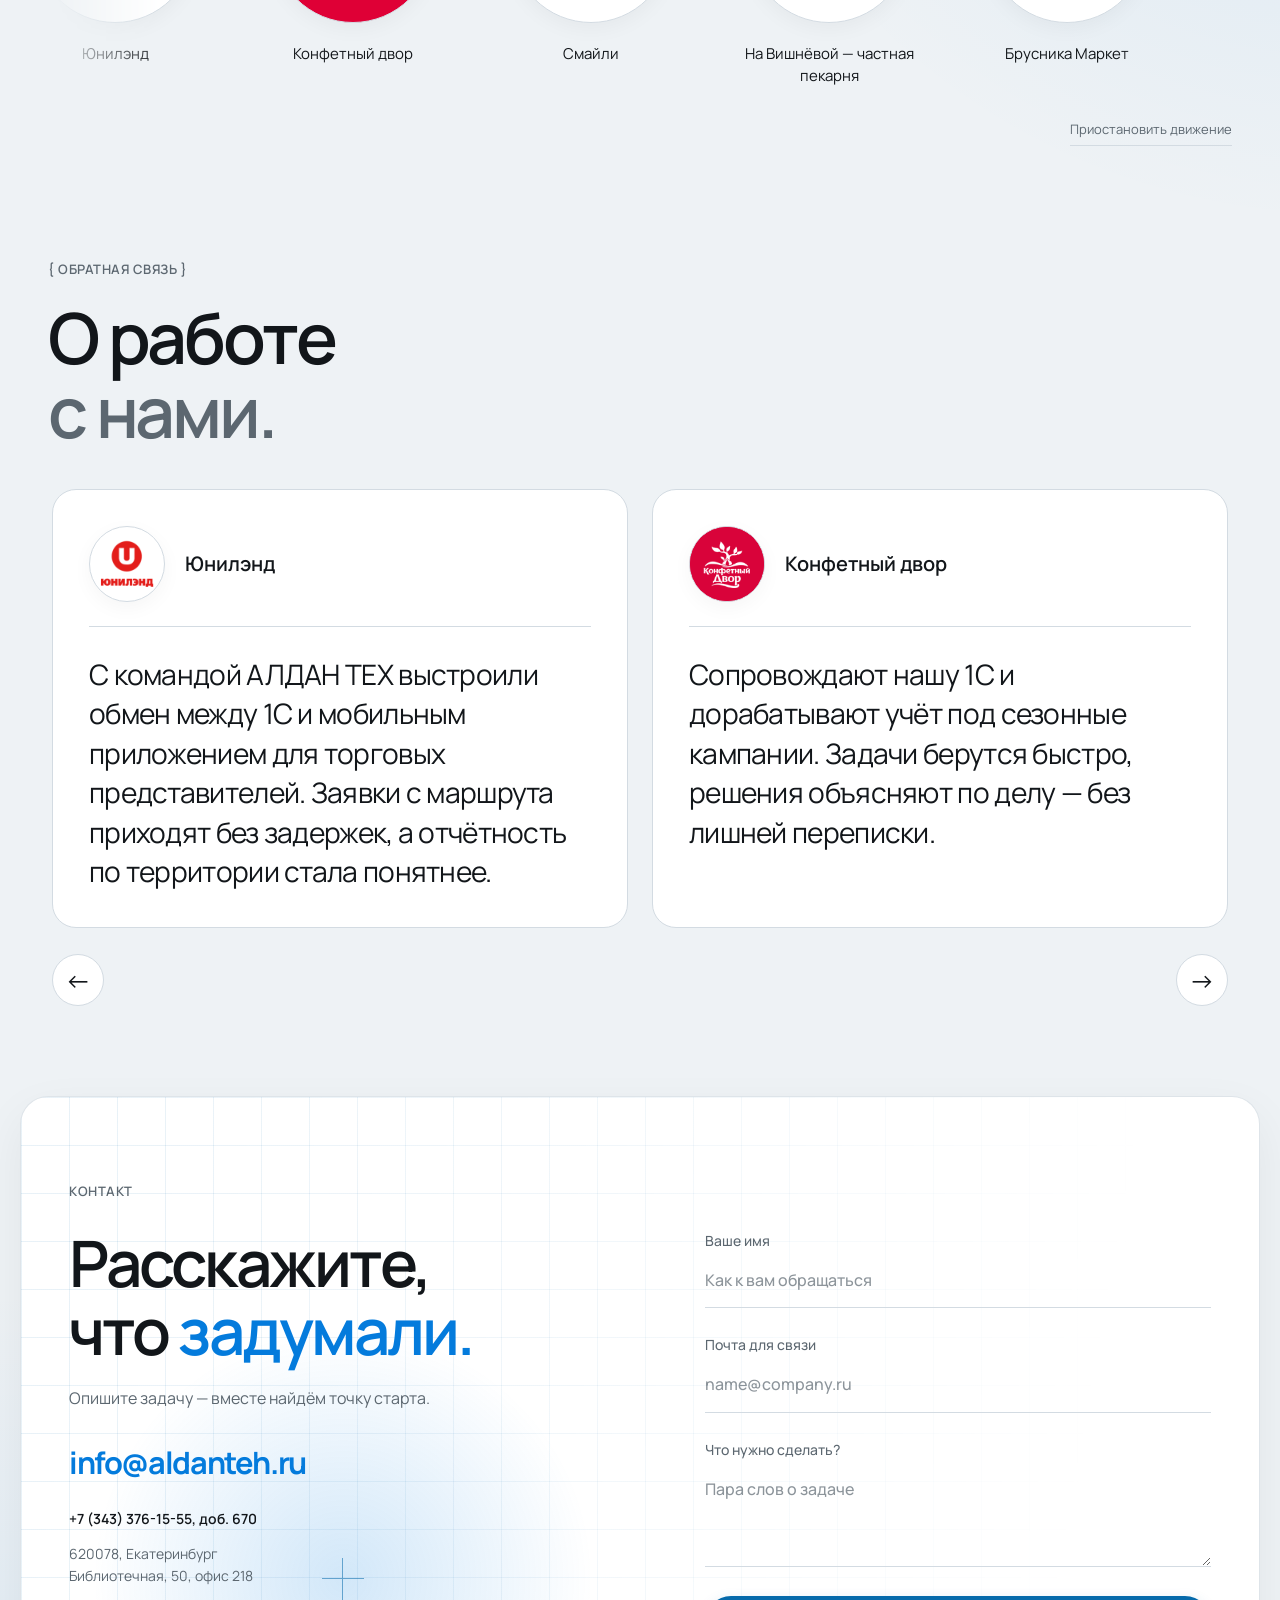
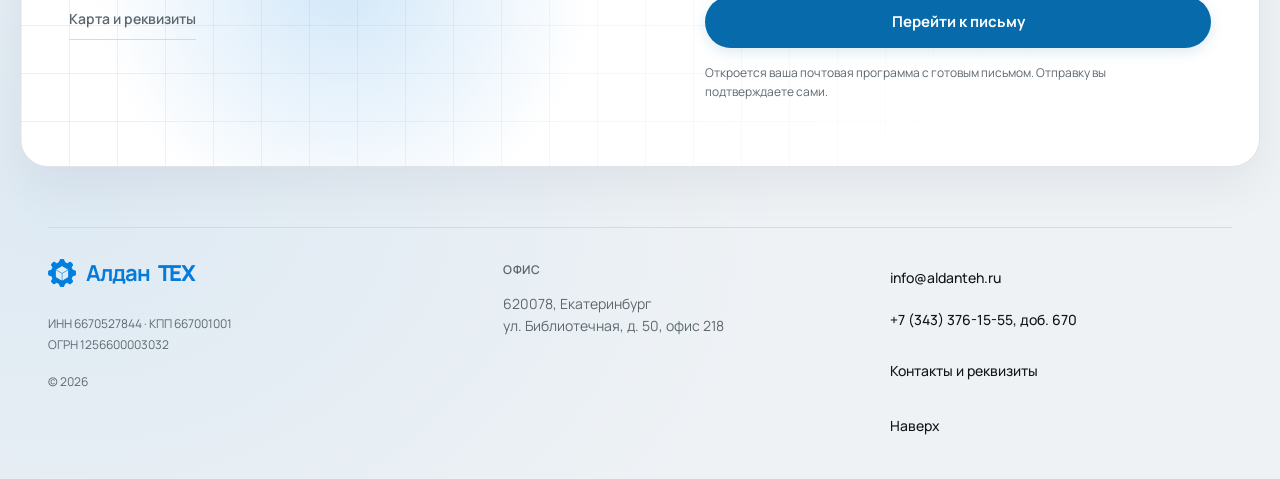
==== commit f0e0d4a7: "Вернуть ручную прокрутку ленты партнёров Ленту снова можно листать пальцем, перетаскиванием и колёси" ====
--- a/index.html
+++ b/index.html
@@ -25,11 +25,11 @@
         <link rel="preconnect" href="https://fonts.gstatic.com" crossorigin>
         <link rel="stylesheet" href="https://fonts.googleapis.com/css2?family=Manrope:wght@400;500;600;700;800&display=swap">
         <link rel="stylesheet" href="assets/css/components.css?v=20261116-smaily-fit">
-        <link rel="stylesheet" href="assets/css/main.css?v=20261118-testimonials">
+        <link rel="stylesheet" href="assets/css/main.css?v=20261118-partners-scroll">
         <script src="assets/js/theme.js"></script>
         <script src="assets/js/main.js" defer></script>
-        <script src="assets/js/motion.js?v=partners-loop" defer></script>
-        <script src="assets/js/fluid.js?v=cloud-inset" defer></script>
+        <script src="assets/js/motion.js?v=partners-scroll" defer></script>
+        <script src="assets/js/fluid.js?v=hero-blob" defer></script>
         <script src="assets/js/contact-map.js" defer></script>
         <script src="assets/js/testimonials.js?v=loop-1?v=3" defer></script>
         <script type="application/ld+json">
--- a/assets/css/main.css
+++ b/assets/css/main.css
@@ -1,4 +1,4 @@
-:root {
+﻿:root {
     color-scheme: light;
     --bg: #eef2f5;
     --bg-glow: #d7e6f4;
@@ -1166,20 +1166,31 @@
 :root:not([data-theme="dark"]) .hero-art .core-object { opacity: .95; }
 :root:not([data-theme="dark"]) .hero-devices { filter: contrast(1.07) saturate(1.08); }
 
-.partner-marquee { overflow: hidden; padding-block: 8px; --edge-fade: clamp(48px, 9vw, 150px); -webkit-mask-image: linear-gradient(to right, transparent, #000 var(--edge-fade), #000 calc(100% - var(--edge-fade)), transparent); mask-image: linear-gradient(to right, transparent, #000 var(--edge-fade), #000 calc(100% - var(--edge-fade)), transparent); }
-.partner-belt { display: flex; width: max-content; animation: partners-loop 48s linear infinite; }
+.partner-marquee {
+    overflow-x: auto;
+    overflow-y: hidden;
+    padding-block: 8px;
+    cursor: grab;
+    touch-action: pan-x;
+    scrollbar-width: none;
+    overscroll-behavior-x: contain;
+    --edge-fade: clamp(48px, 9vw, 150px);
+    -webkit-mask-image: linear-gradient(to right, transparent, #000 var(--edge-fade), #000 calc(100% - var(--edge-fade)), transparent);
+    mask-image: linear-gradient(to right, transparent, #000 var(--edge-fade), #000 calc(100% - var(--edge-fade)), transparent);
+}
+.partner-marquee::-webkit-scrollbar { display: none; }
+.partner-marquee.is-dragging { cursor: grabbing; scroll-snap-type: none; }
+.partner-belt { display: flex; width: max-content; }
 .partner-belt .partner-grid { display: flex; flex: none; gap: 48px; padding-right: 48px; }
 .partner-belt .partner-logo { width: 190px; flex: none; }
-.partner-marquee:hover .partner-belt, .partner-marquee:focus-within .partner-belt, .partner-marquee.is-paused .partner-belt { animation-play-state: paused; }
 .partner-pause { display: block; margin: 24px 0 0 auto; padding: 0 0 6px; background: none; border: 0; border-bottom: 1px solid var(--line); color: var(--muted); font: inherit; font-size: 13px; cursor: pointer; }
-@keyframes partners-loop { to { transform: translateX(-50%); } }
 @media (max-width: 600px) {
     .partner-belt .partner-logo { width: 150px; }
     .partner-belt .partner-grid { gap: 24px; padding-right: 24px; }
 }
 @media (prefers-reduced-motion: reduce) {
-    .partner-marquee { -webkit-mask-image: none; mask-image: none; }
-    .partner-belt { animation: none; width: auto; }
+    .partner-marquee { -webkit-mask-image: none; mask-image: none; overflow: visible; cursor: default; touch-action: auto; }
+    .partner-belt { width: auto; }
     .partner-belt .partner-grid { display: grid; flex: 1; padding: 0; }
     .partner-belt .partner-logo { width: auto; }
     .partner-belt [aria-hidden="true"], .partner-pause { display: none; }
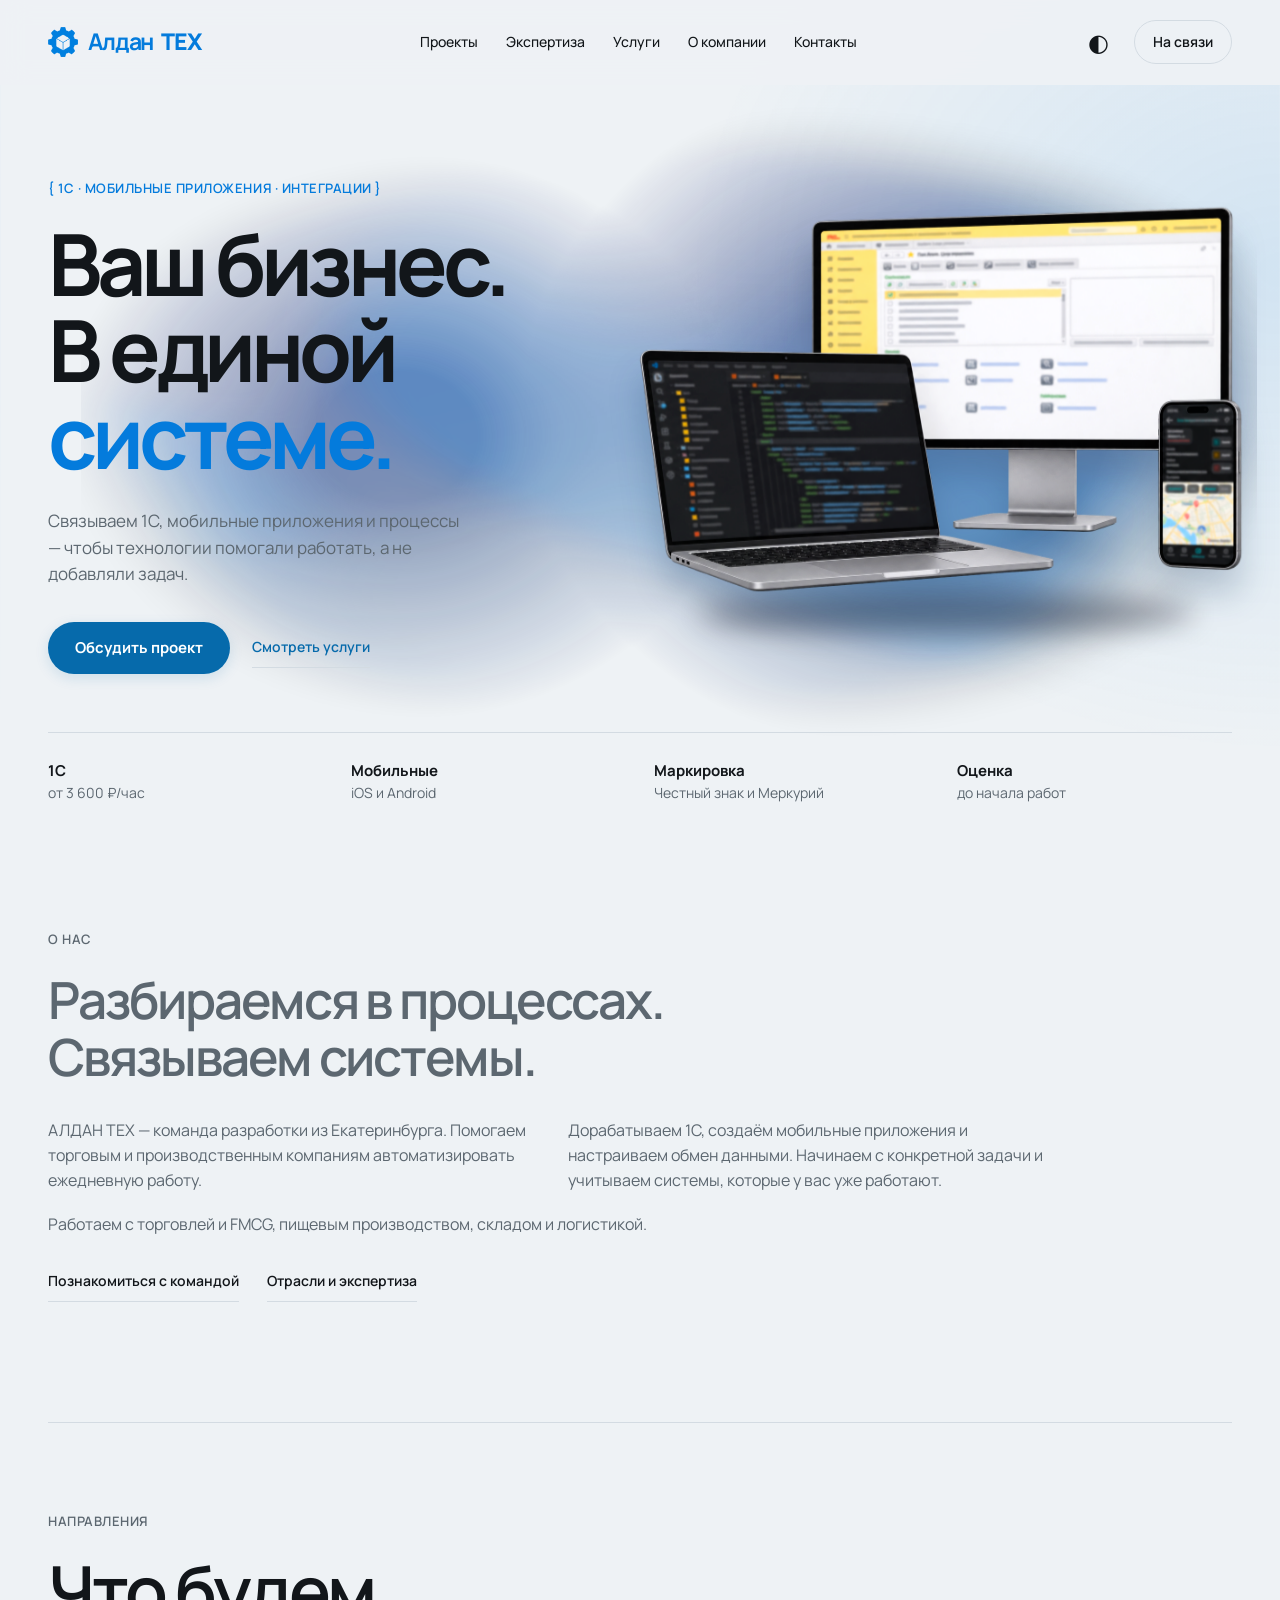
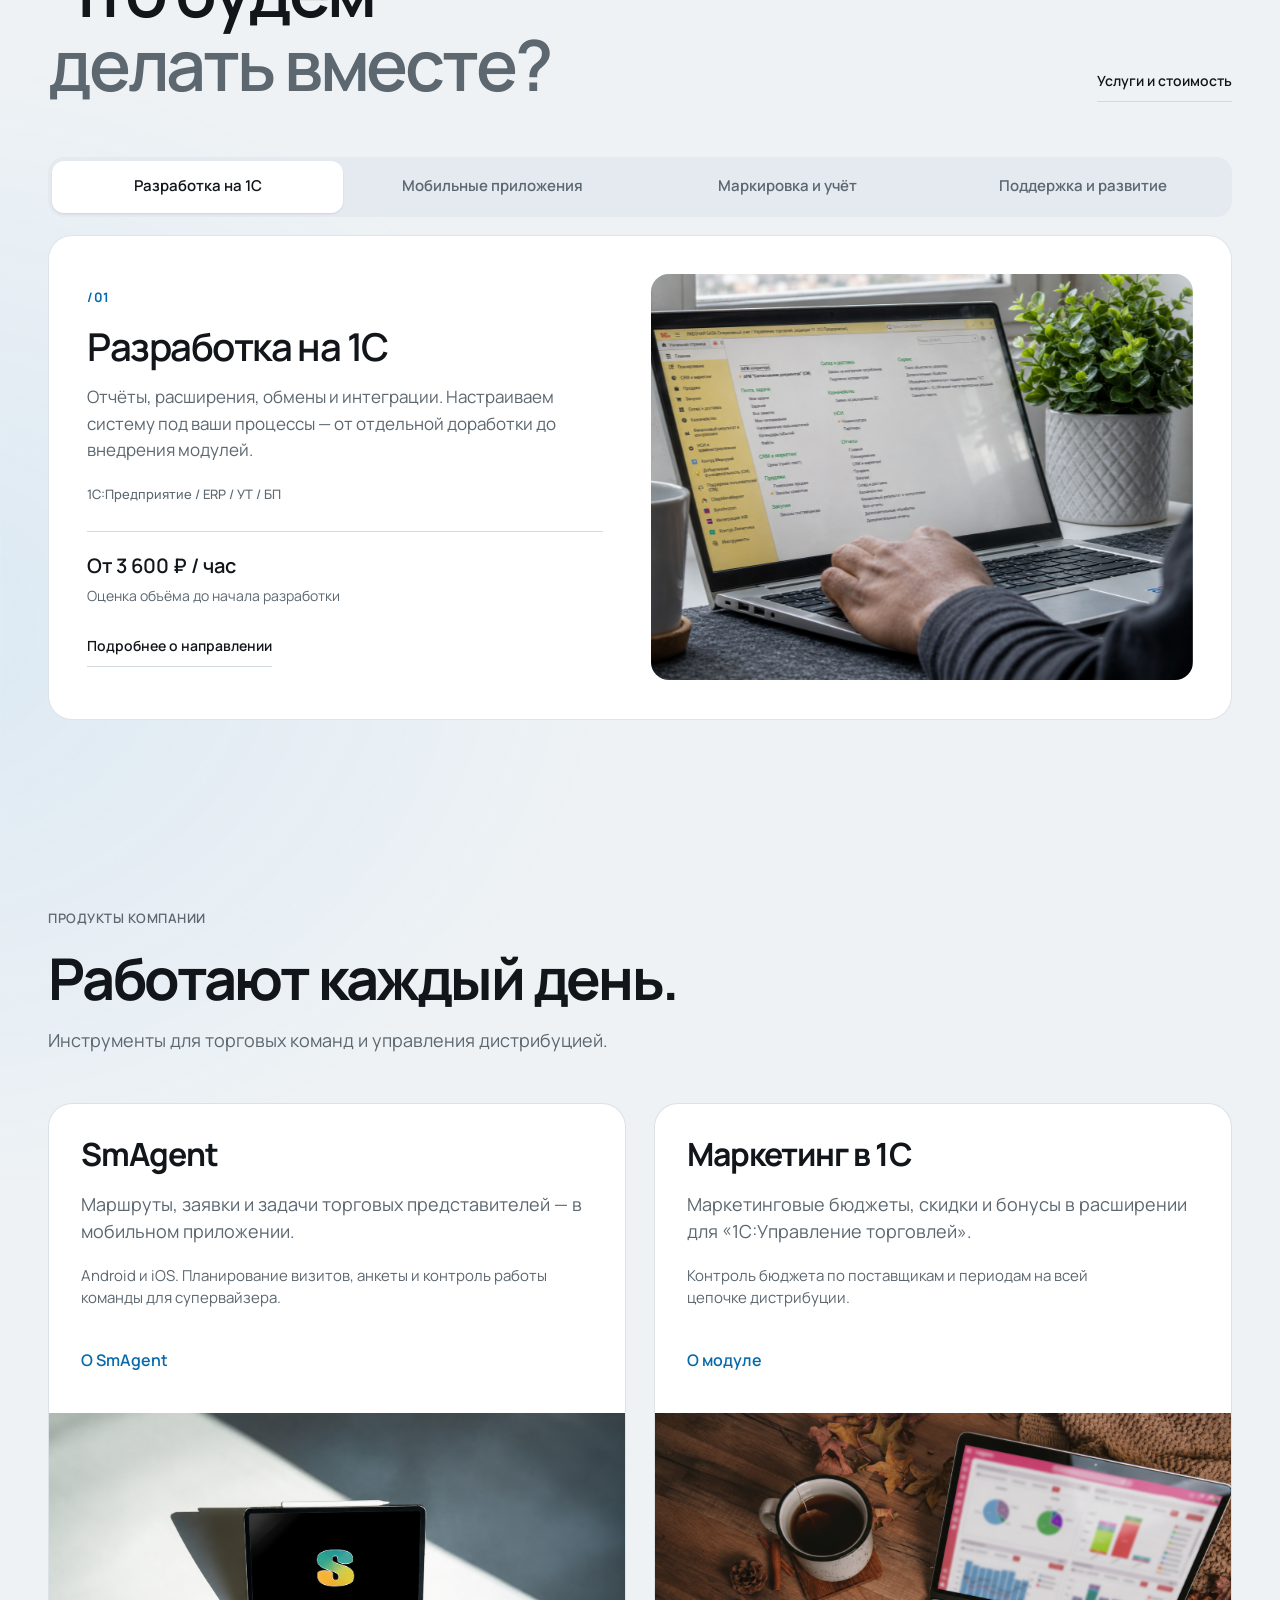
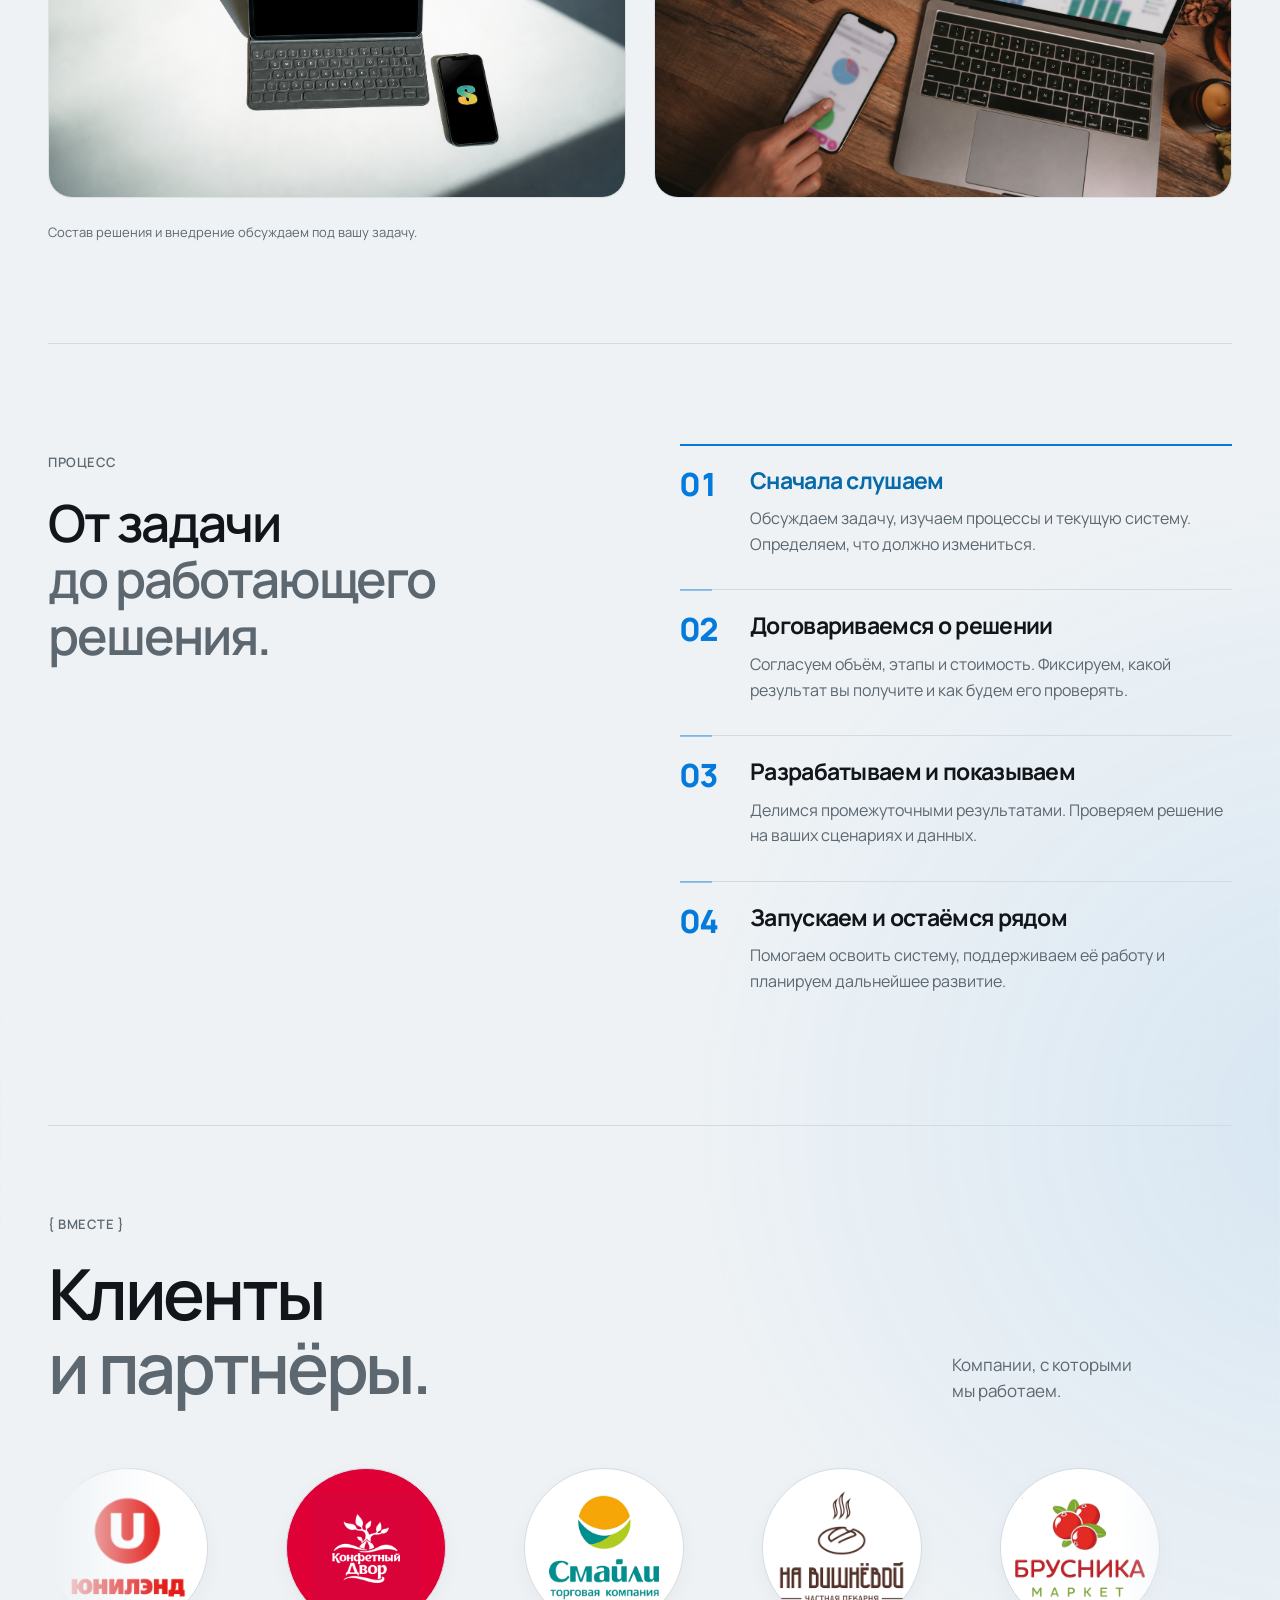
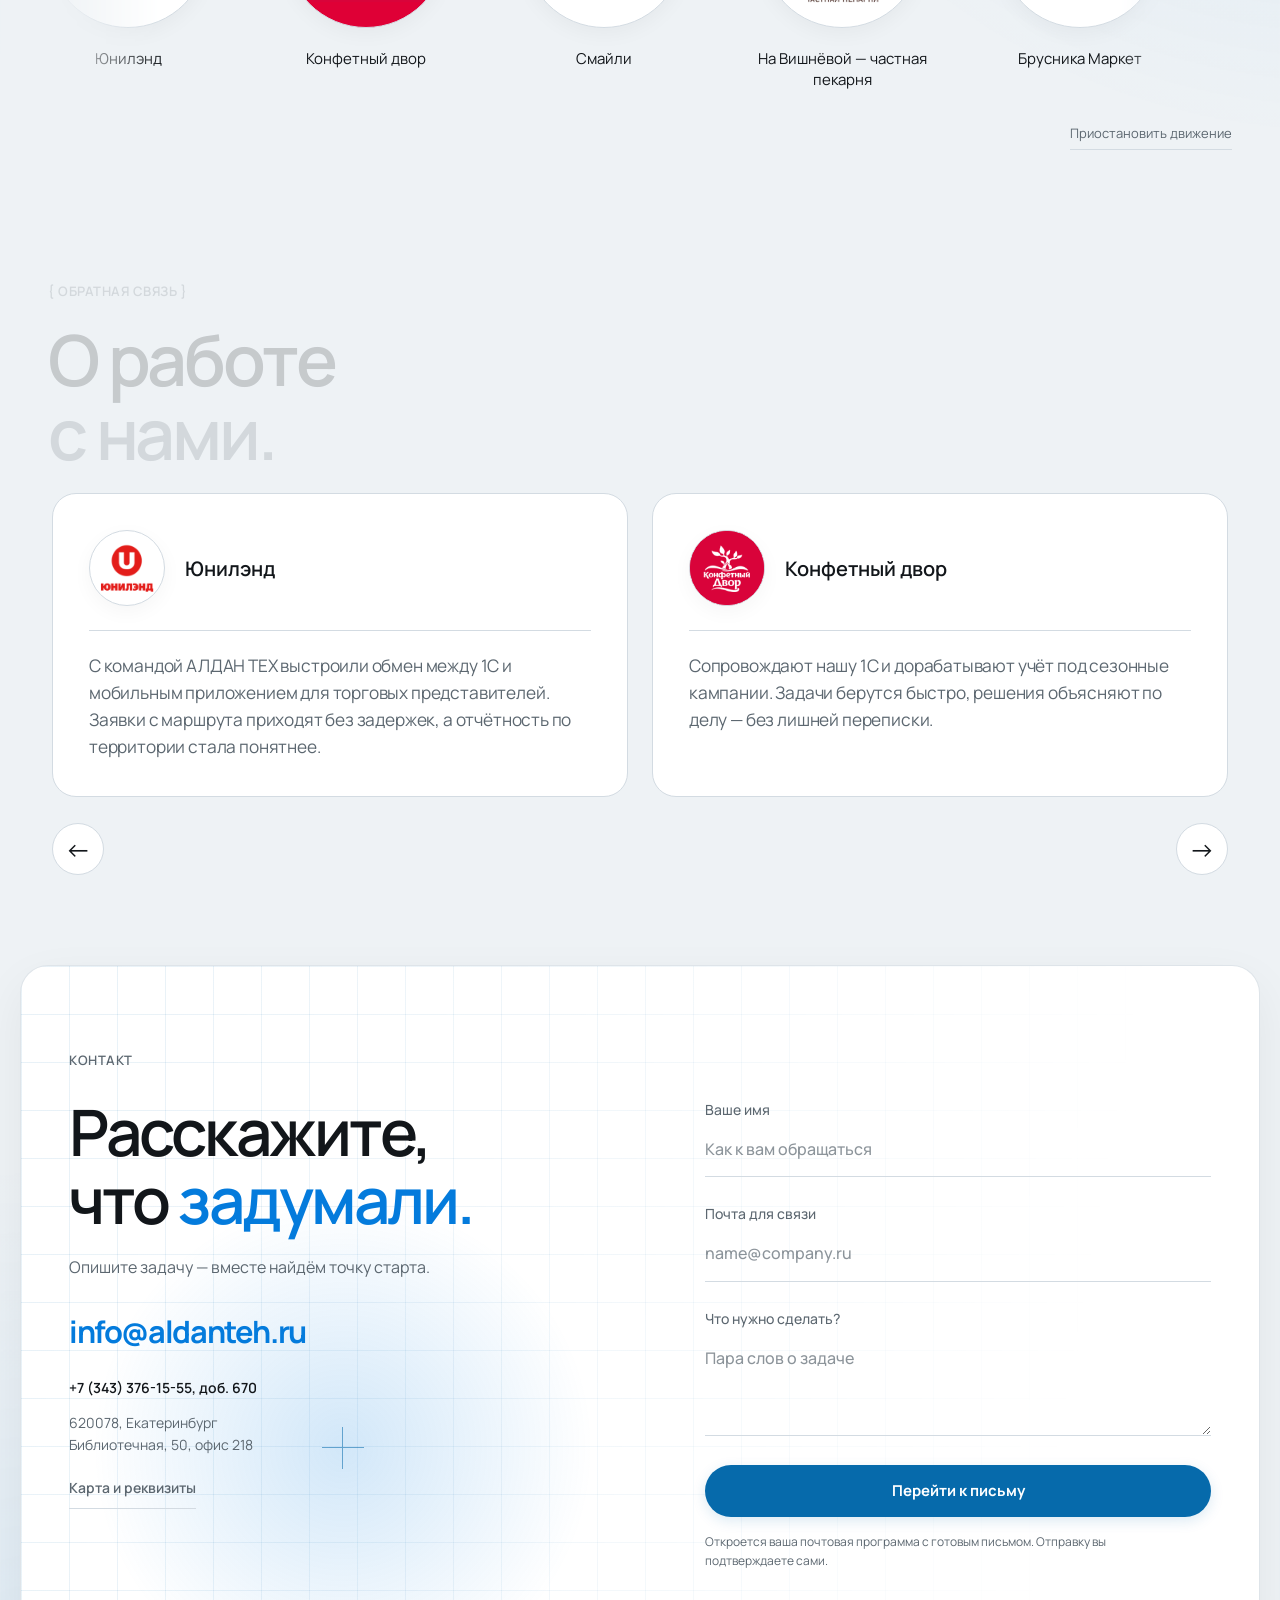
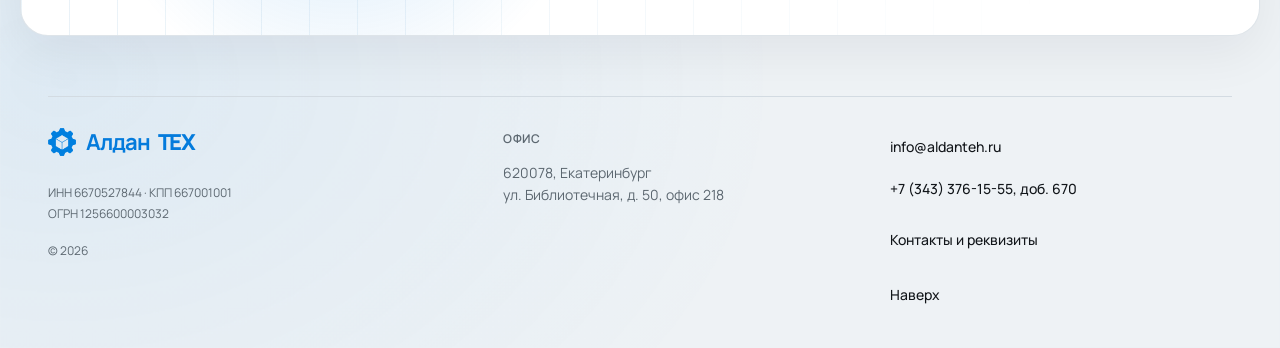
==== commit 2c7c398f: "Уменьшить текст отзывов и доработать hero Карточки отзывов читаются спокойнее; на первом экране усил" ====
--- a/index.html
+++ b/index.html
@@ -25,7 +25,7 @@
         <link rel="preconnect" href="https://fonts.gstatic.com" crossorigin>
         <link rel="stylesheet" href="https://fonts.googleapis.com/css2?family=Manrope:wght@400;500;600;700;800&display=swap">
         <link rel="stylesheet" href="assets/css/components.css?v=20261116-smaily-fit">
-        <link rel="stylesheet" href="assets/css/main.css?v=20261118-partners-scroll">
+        <link rel="stylesheet" href="assets/css/main.css?v=20261118-quote-size">
         <script src="assets/js/theme.js"></script>
         <script src="assets/js/main.js" defer></script>
         <script src="assets/js/motion.js?v=partners-scroll" defer></script>
--- a/assets/css/main.css
+++ b/assets/css/main.css
@@ -1,4 +1,4 @@
-﻿:root {
+:root {
     color-scheme: light;
     --bg: #eef2f5;
     --bg-glow: #d7e6f4;
@@ -202,11 +202,11 @@
 .menu-toggle[aria-expanded="true"] span:first-child { transform: translateY(4px) rotate(45deg); }
 .menu-toggle[aria-expanded="true"] span:last-child { transform: translateY(-4px) rotate(-45deg); }
 
-.hero { position: relative; padding-top: 28px; overflow: clip; }
+.hero { position: relative; padding-top: 28px; overflow: visible; }
 .hero-grid {
     position: relative;
     display: grid;
-    grid-template-columns: minmax(0, 1.08fr) minmax(0, 1fr);
+    grid-template-columns: minmax(0, 0.92fr) minmax(0, 1.08fr);
     gap: clamp(20px, 3vw, 48px);
     align-items: center;
     width: 100%;
@@ -270,6 +270,7 @@
 .button:not(:disabled):active { transform: scale(.96); }
 .hero-art {
     position: relative;
+    z-index: 1;
     width: 100%;
     aspect-ratio: 1;
     min-width: 0;
@@ -280,6 +281,7 @@
     position: absolute;
     inset: -6%;
     opacity: .72;
+    pointer-events: none;
     transform: rotateX(var(--tilt-y, 0deg)) rotateY(var(--tilt-x, 0deg));
     transition: transform .8s var(--ease);
 }
@@ -295,15 +297,35 @@
 .core-orbit { position: absolute; inset: 22px; border: 1px dashed color-mix(in srgb, var(--line) 80%, var(--blue) 20%); border-radius: 50%; }
 .core-orbit::before, .core-orbit::after { position: absolute; content: "+"; color: var(--muted); font-size: 17px; left: 50%; top: -11px; }
 .core-orbit::after { top: auto; bottom: -11px; }
+.hero-art::after {
+    content: "";
+    position: absolute;
+    z-index: 1;
+    left: 14%;
+    right: 6%;
+    bottom: 16%;
+    height: 42px;
+    border-radius: 50%;
+    background: rgb(2 10 28 / .38);
+    filter: blur(14px);
+    pointer-events: none;
+}
 .hero-devices {
     position: absolute;
     z-index: 2;
-    left: 50%;
-    top: 50%;
-    width: 88%;
+    left: 54%;
+    top: 46%;
+    width: 112%;
+    max-width: none;
     height: auto;
     transform: translate(-50%, -50%);
     pointer-events: none;
+    filter: drop-shadow(0 30px 18px rgb(4 16 40 / .34));
+    animation: hero-levitate 7.5s ease-in-out infinite;
+}
+@keyframes hero-levitate {
+    0%, 100% { transform: translate(-50%, -50%) rotate(-1.8deg); }
+    50% { transform: translate(-50%, calc(-50% - 22px)) rotate(1.6deg); }
 }
 
 [data-enter] { animation: hero-enter .9s var(--ease) both; }
@@ -803,8 +825,11 @@
 }
 
 @media (min-width:1500px) {
-    .hero-grid { min-height: 760px; }
-    .hero-art { width: 700px; height: 700px; top: 0; }
+    .hero-grid { min-height: 720px; }
+    .hero-devices {
+        width: min(124%, calc(100% + (100vw - 1400px) * 0.22));
+        left: 56%;
+    }
 }
 @media (max-width:1150px) {
     .container { width: calc(100% - 64px); }
@@ -812,7 +837,6 @@
     .main-nav ul { gap: 22px; }
     .hero-grid { min-height: 630px; }
     .hero h1 { font-size: clamp(56px, 7.8vw, 88px); }
-    .hero-art { width: 530px; height: 530px; right: -35px; top: 40px; }
     .hero-copy { padding-block: 40px; }
     .service-pane, .service-stage.is-ready .service-pane.is-active { gap: 24px 28px; padding: 22px; }
     .service-pane h3 { font-size: clamp(26px, 3.4vw, 34px); }
@@ -932,6 +956,7 @@
         aspect-ratio: 1;
         margin: 28px -15px 18px;
     }
+    .hero-devices { left: 50%; width: 96%; }
     .core-orbit { inset: 17px; }
     h2 { font-size: 40px; }
     .section { padding-block: 64px; }
@@ -1004,6 +1029,18 @@
 }
 
 .hero-art .core-object.has-fluid { transform: none; }
+@media (min-width: 901px) {
+    .hero-art .core-object.has-fluid {
+        inset: auto;
+        top: -2%;
+        left: -86%;
+        width: 190%;
+        height: 104%;
+        opacity: .94;
+        transform: none;
+        mask-image: radial-gradient(ellipse 42% 64% at 27% 52%, #000 16%, transparent 70%), radial-gradient(ellipse 48% 74% at 73% 48%, #000 30%, transparent 74%);
+    }
+}
 
 .home-page .intro { display: block; border-bottom: 1px solid var(--line); }
 .home-page .intro-copy { max-width: 1080px; }
@@ -1051,7 +1088,7 @@
 .testimonial-grid { display: grid; grid-template-columns: 1fr 1fr; gap: 24px; }
 .testimonial-card { display: flex; flex-direction: column; align-items: flex-start; padding: clamp(24px, 3vw, 44px); border: 1px solid var(--line); border-radius: 24px; background: var(--surface); }
 .testimonial-company { color: var(--muted); font-size: 15px; padding-bottom: 24px; border-bottom: 1px solid var(--line); width: 100%; }
-.testimonial-quote, .testimonial-placeholder { font-size: clamp(21px, 2.2vw, 29px); line-height: 1.4; letter-spacing: -.025em; margin: 28px 0 0; }
+.testimonial-quote, .testimonial-placeholder { font-size: clamp(16px, 1.35vw, 19px); line-height: 1.55; letter-spacing: -.01em; margin: 22px 0 0; color: var(--muted); }
 @media (max-width: 600px) {
     .partner-grid { grid-template-columns: 1fr 1fr; }
     .partner-placeholder { min-height: 120px; padding: 18px 12px; flex-direction: column; gap: 8px; font-size: 14px; text-align: center; }
@@ -1164,7 +1201,7 @@
 }
 
 :root:not([data-theme="dark"]) .hero-art .core-object { opacity: .95; }
-:root:not([data-theme="dark"]) .hero-devices { filter: contrast(1.07) saturate(1.08); }
+:root:not([data-theme="dark"]) .hero-devices { filter: contrast(1.07) saturate(1.08) drop-shadow(0 26px 16px rgb(4 40 80 / .2)); }
 
 .partner-marquee {
     overflow-x: auto;
